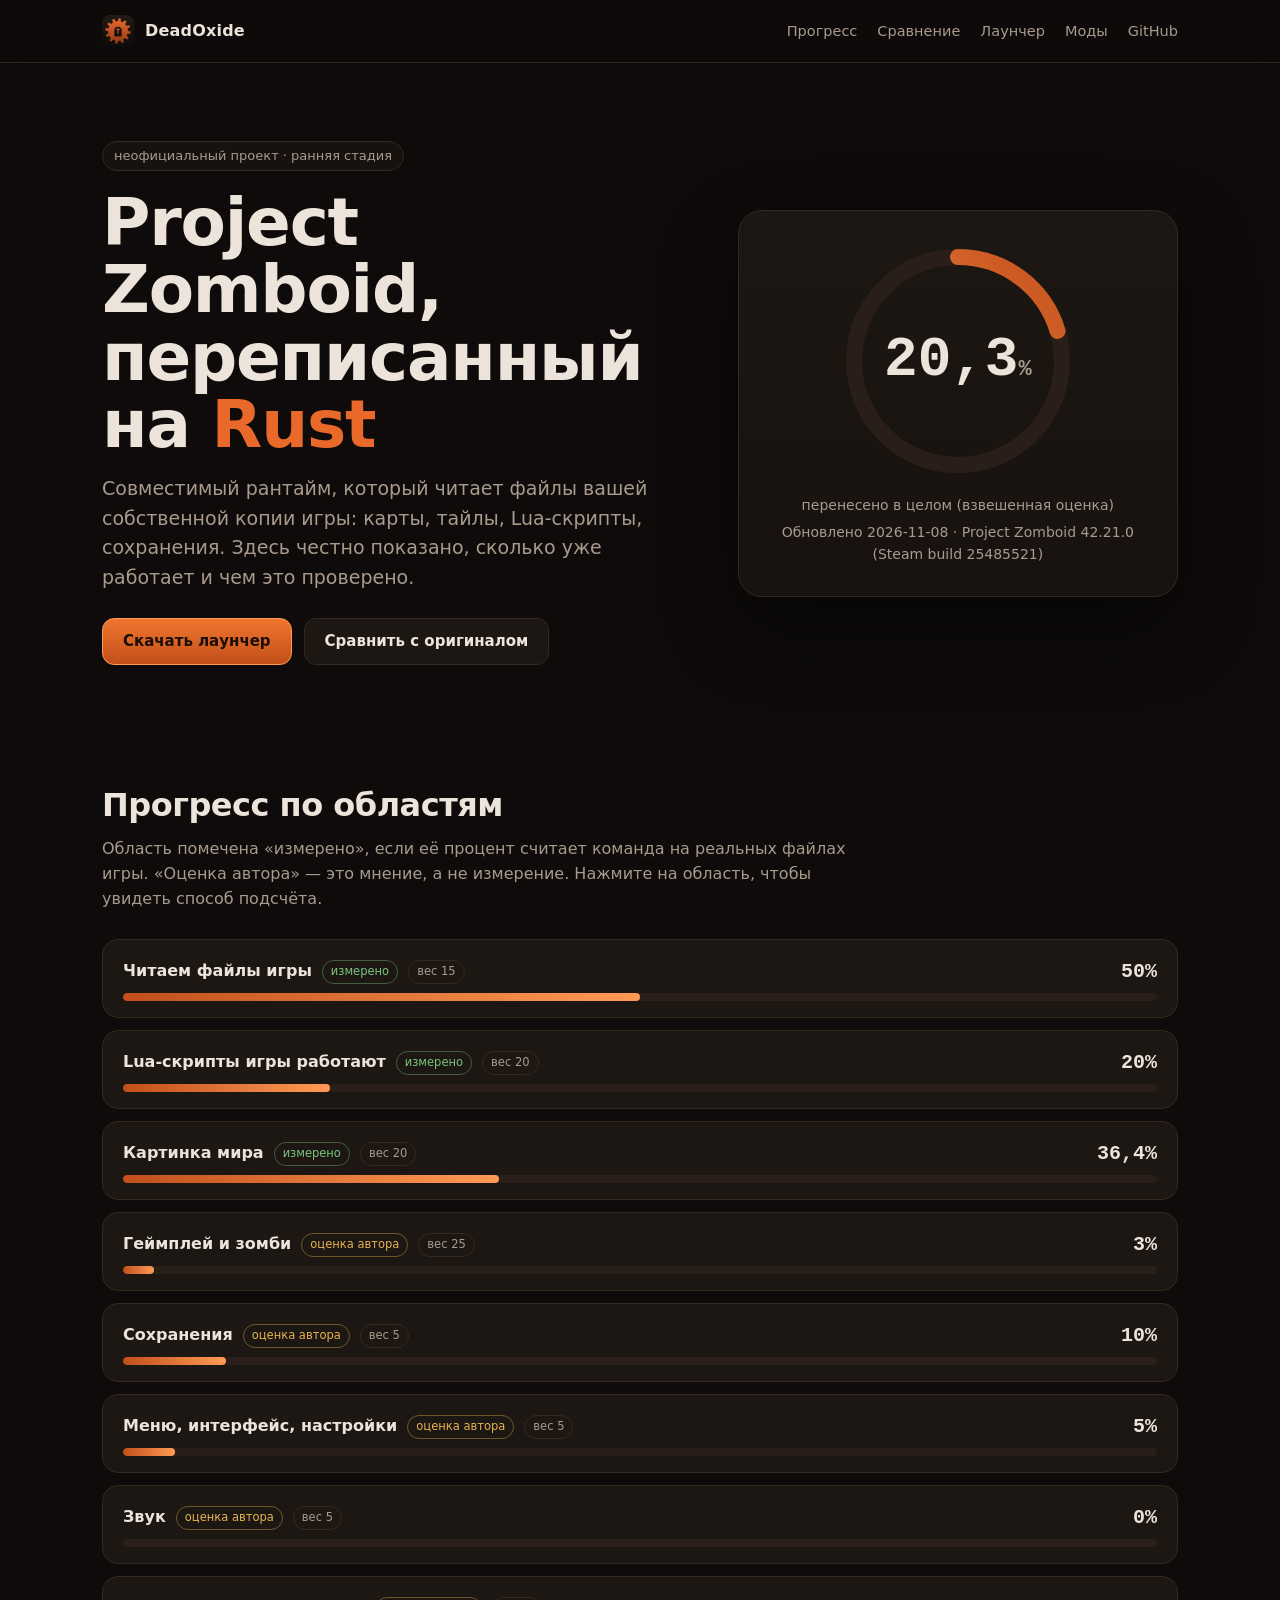
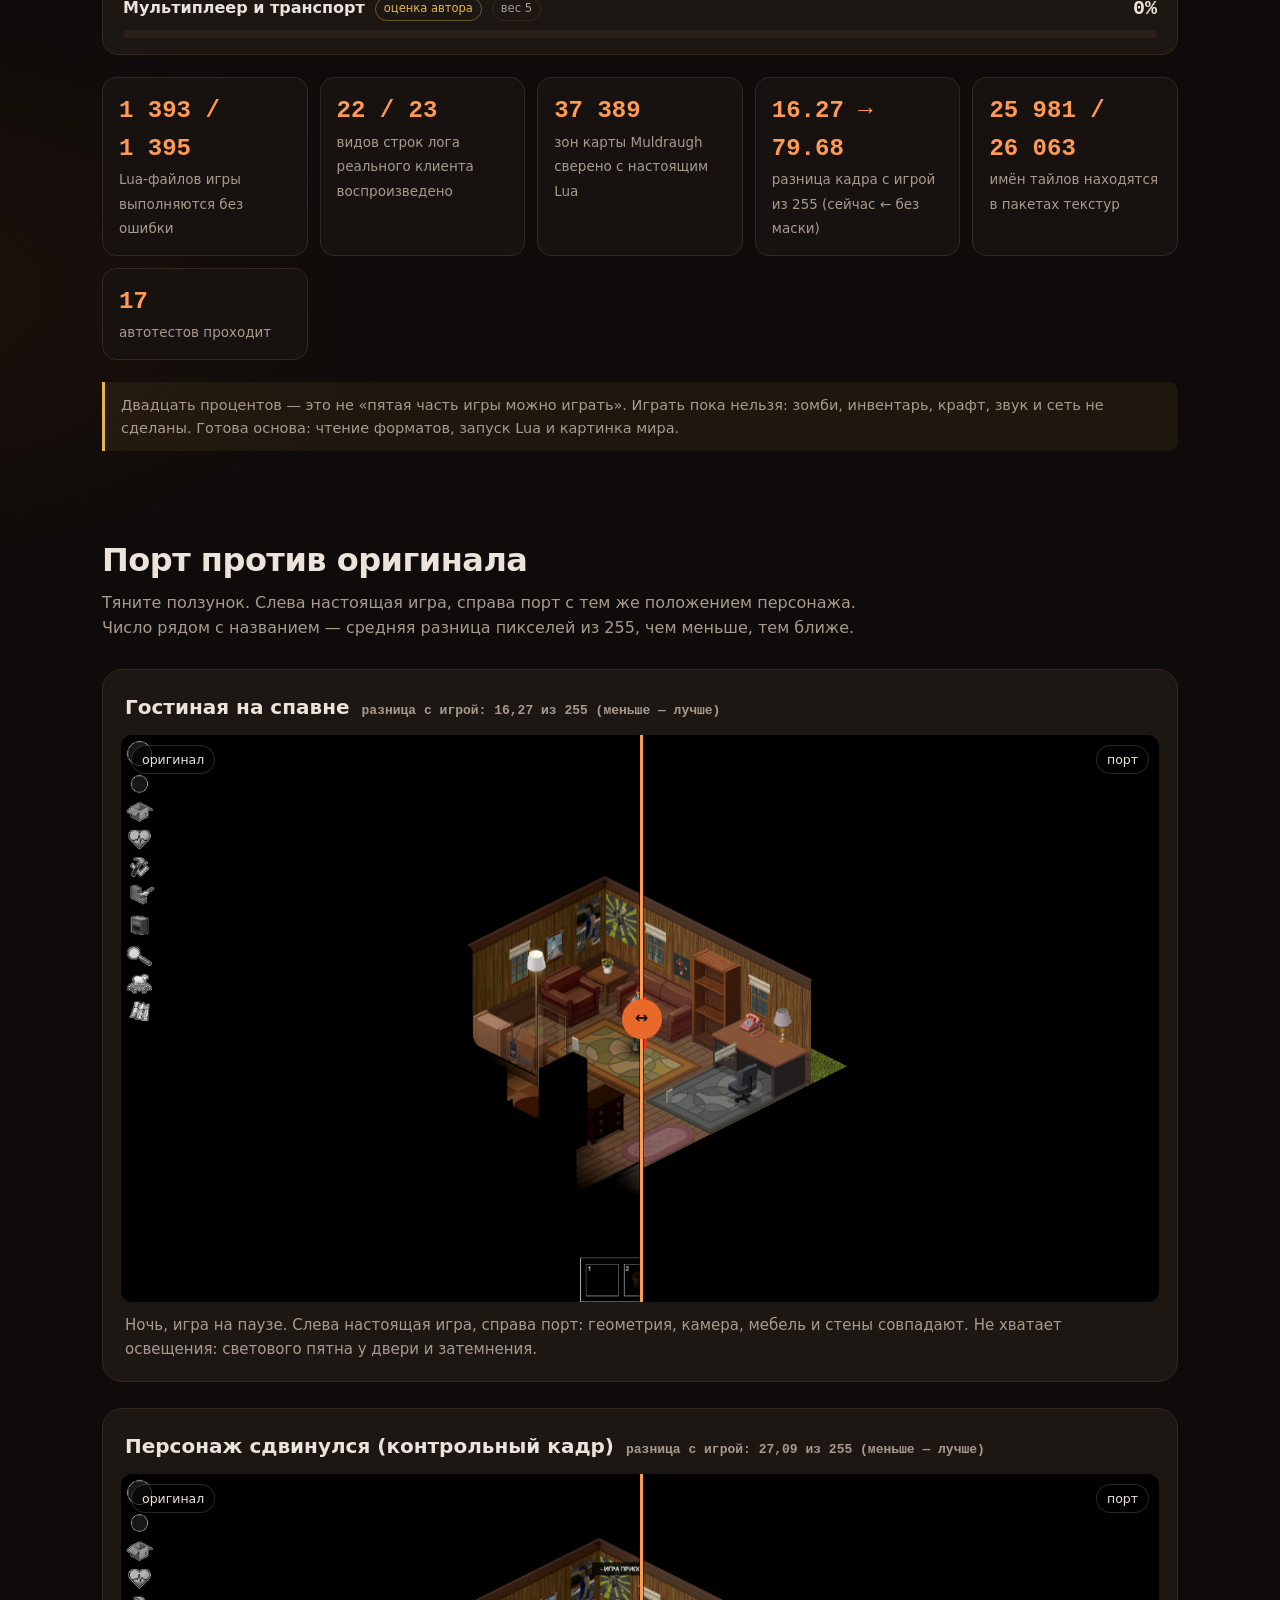
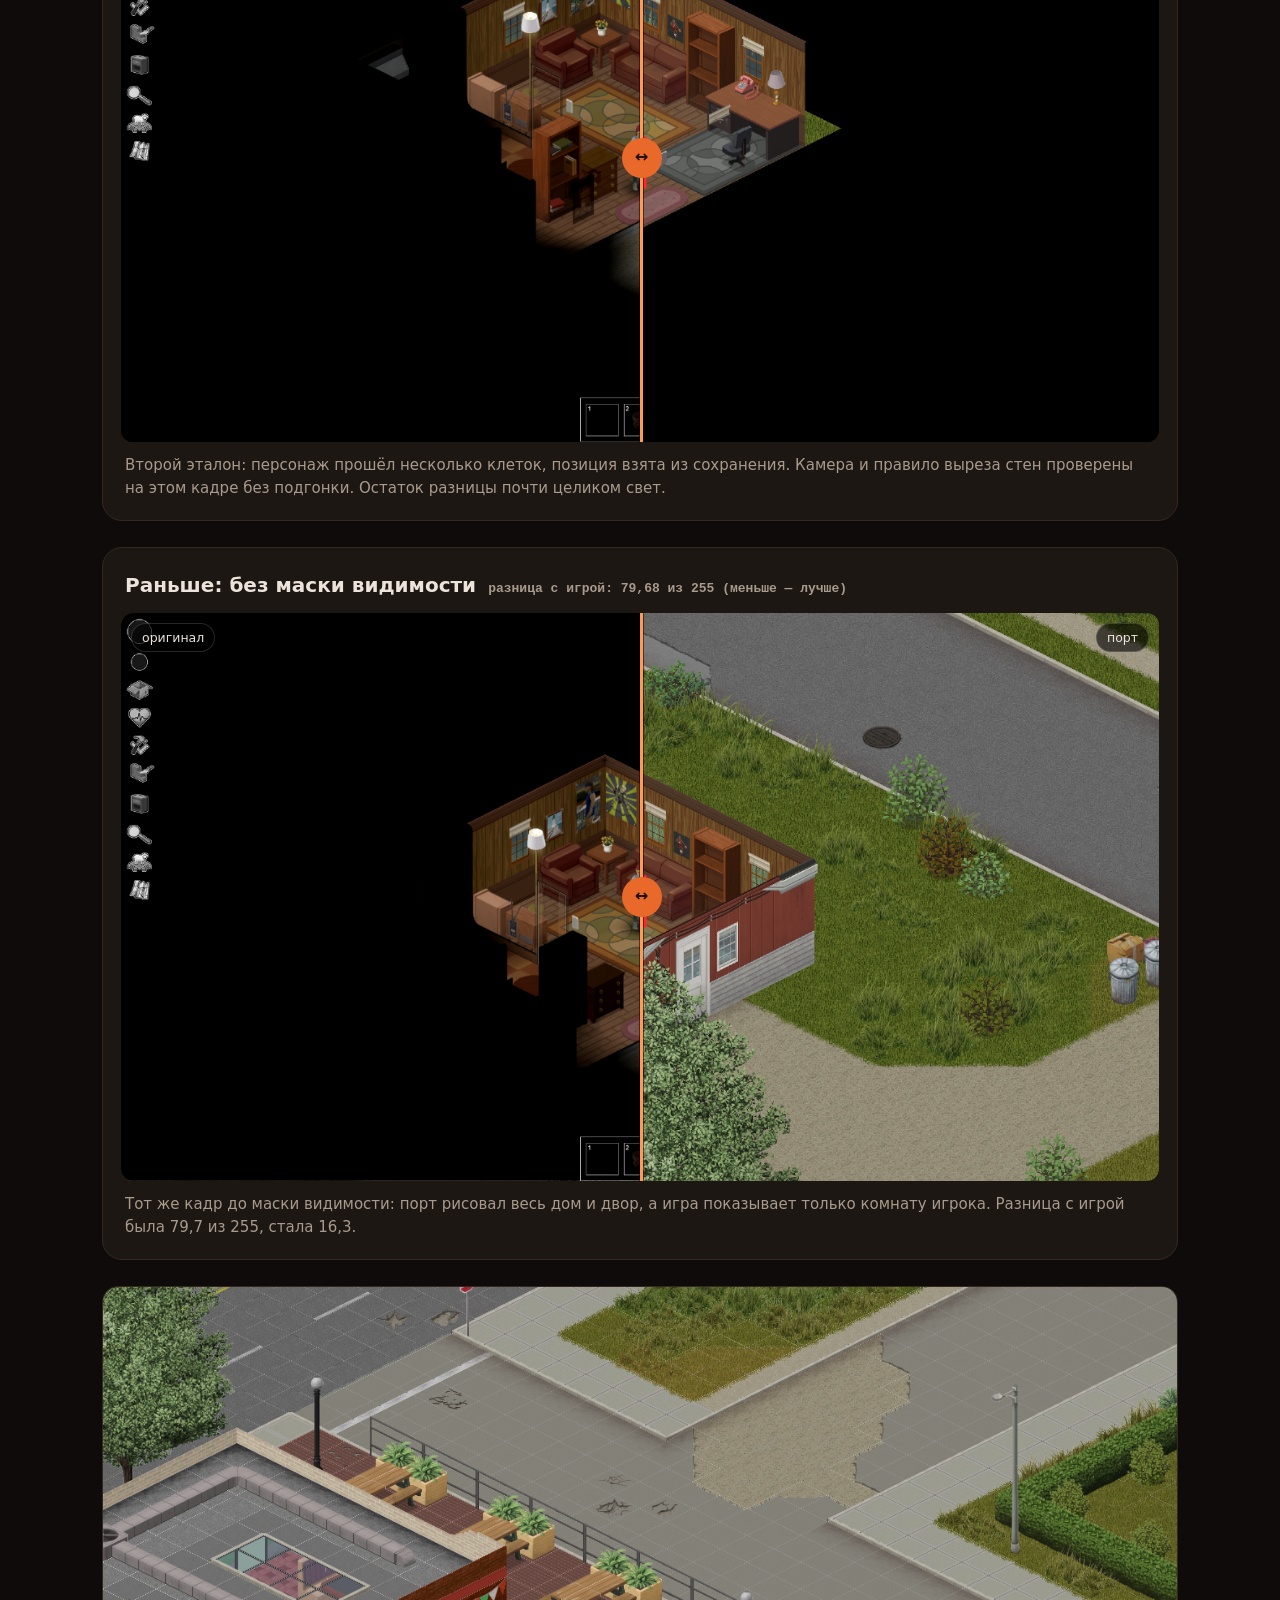
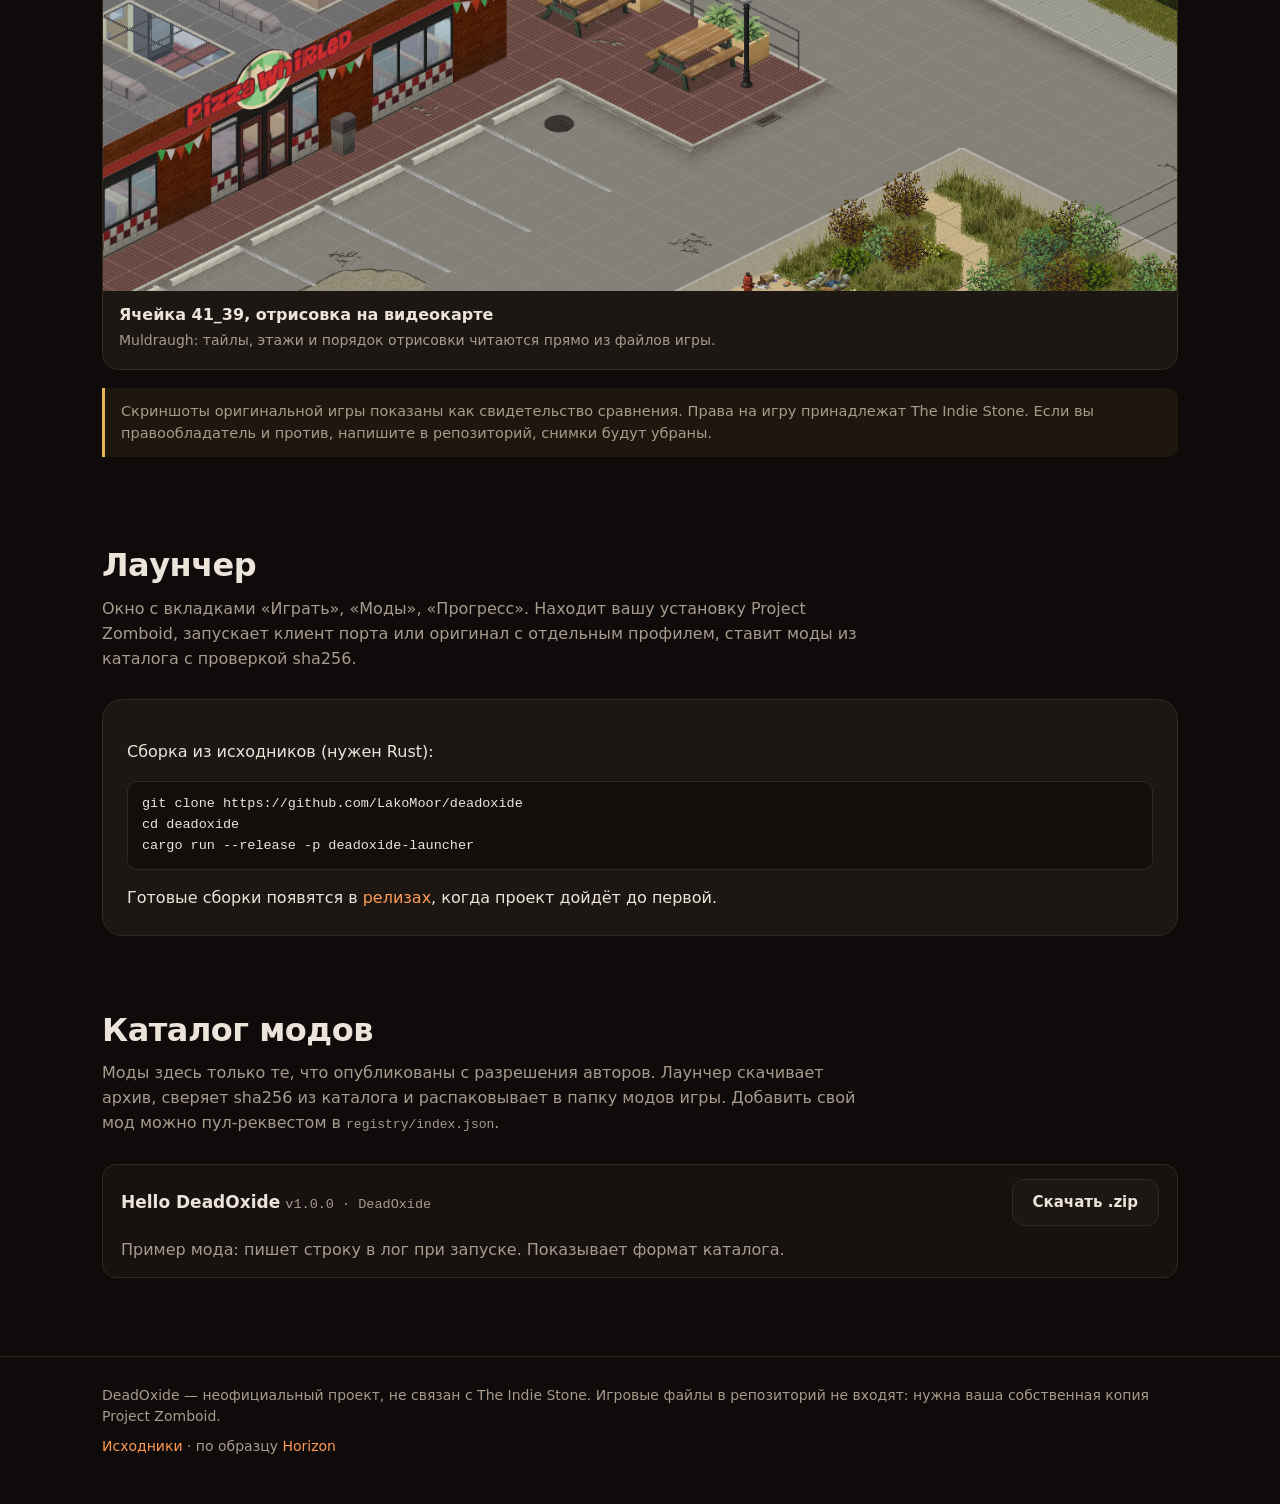
==== site/index.html @ 2c87b84f "DeadOxide: Project Zomboid compatible runtime in Rust, site and GPUI launcher Readers for the game's" ====
<!doctype html>
<html lang="ru">
<head>
<meta charset="utf-8">
<meta name="viewport" content="width=device-width, initial-scale=1">
<title>DeadOxide — Project Zomboid на Rust: сколько перенесено</title>
<meta name="description" content="DeadOxide — неофициальный совместимый рантайм Project Zomboid на Rust поверх вашей собственной копии игры. Честный прогресс, сравнение с оригиналом, лаунчер и моды.">
<link rel="icon" href="assets/favicon.svg" type="image/svg+xml">
<link rel="stylesheet" href="style.css">
</head>
<body>
<header class="nav"><div class="wrap">
  <a class="brand" href="#top"><img src="assets/icon-256.png" alt="">DeadOxide</a>
  <nav class="links"><a href="#progress">Прогресс</a><a href="#compare">Сравнение</a><a href="#launcher">Лаунчер</a><a href="#mods">Моды</a><a href="https://github.com/LakoMoor/deadoxide">GitHub</a></nav>
</div></header>

<main class="wrap" id="top">
  <div class="hero">
    <div>
      <span class="pill">неофициальный проект · ранняя стадия</span>
      <h1>Project Zomboid, переписанный на <em>Rust</em></h1>
      <p class="lead">Совместимый рантайм, который читает файлы вашей собственной копии игры: карты, тайлы, Lua-скрипты, сохранения. Здесь честно показано, сколько уже работает и чем это проверено.</p>
      <div class="cta"><a class="btn primary" href="#launcher">Скачать лаунчер</a><a class="btn" href="#compare">Сравнить с оригиналом</a></div>
    </div>
    <div class="ring-card">
      <div class="ring">
        <svg viewBox="0 0 240 240"><defs><linearGradient id="g" x1="0" y1="0" x2="1" y2="1"><stop offset="0" stop-color="#ff9a55"/><stop offset="1" stop-color="#c24f1a"/></linearGradient></defs>
          <circle class="bgc" cx="120" cy="120" r="104" fill="none" stroke-width="16"/>
          <circle id="ring-fg" class="fg" cx="120" cy="120" r="104" fill="none" stroke-width="16"/></svg>
        <div class="num"><span><span id="overall">0</span><small>%</small></span></div>
      </div>
      <div class="cap">перенесено в целом (взвешенная оценка)</div>
      <div class="cap" id="updated" style="margin-top:6px"></div>
    </div>
  </div>

  <section id="progress">
    <h2>Прогресс по областям</h2>
    <p class="sub">Область помечена «измерено», если её процент считает команда на реальных файлах игры. «Оценка автора» — это мнение, а не измерение. Нажмите на область, чтобы увидеть способ подсчёта.</p>
    <div class="areas" id="areas"></div>
    <div class="stats" id="stats"></div>
    <p class="note" style="margin-top:22px">Двадцать процентов — это не «пятая часть игры можно играть». Играть пока нельзя: зомби, инвентарь, крафт, звук и сеть не сделаны. Готова основа: чтение форматов, запуск Lua и картинка мира.</p>
  </section>

  <section id="compare">
    <h2>Порт против оригинала</h2>
    <p class="sub">Тяните ползунок. Слева настоящая игра, справа порт с тем же положением персонажа. Число рядом с названием — средняя разница пикселей из 255, чем меньше, тем ближе.</p>
    <div id="compare-list"></div>
    <div class="grid2" id="portonly"></div>
    <p class="note" style="margin-top:18px">Скриншоты оригинальной игры показаны как свидетельство сравнения. Права на игру принадлежат The Indie Stone. Если вы правообладатель и против, напишите в репозиторий, снимки будут убраны.</p>
  </section>

  <section id="launcher">
    <h2>Лаунчер</h2>
    <p class="sub">Окно с вкладками «Играть», «Моды», «Прогресс». Находит вашу установку Project Zomboid, запускает клиент порта или оригинал с отдельным профилем, ставит моды из каталога с проверкой sha256.</p>
    <div class="panel">
      <p>Сборка из исходников (нужен Rust):</p>
      <pre>git clone https://github.com/LakoMoor/deadoxide
cd deadoxide
cargo run --release -p deadoxide-launcher</pre>
      <p style="margin-bottom:0">Готовые сборки появятся в <a href="https://github.com/LakoMoor/deadoxide/releases">релизах</a>, когда проект дойдёт до первой.</p>
    </div>
  </section>

  <section id="mods">
    <h2>Каталог модов</h2>
    <p class="sub">Моды здесь только те, что опубликованы с разрешения авторов. Лаунчер скачивает архив, сверяет sha256 из каталога и распаковывает в папку модов игры. Добавить свой мод можно пул-реквестом в <code>registry/index.json</code>.</p>
    <div class="mods" id="mods-list"></div>
  </section>
</main>

<footer><div class="wrap">
  <div>DeadOxide — неофициальный проект, не связан с The Indie Stone. Игровые файлы в репозиторий не входят: нужна ваша собственная копия Project Zomboid.</div>
  <div><a href="https://github.com/LakoMoor/deadoxide">Исходники</a> · по образцу <a href="https://github.com/horizon-rust/horizon">Horizon</a></div>
</div></footer>
<script src="app.js"></script>
</body>
</html>
---- site/style.css ----
:root {
  --bg: #0e0b0a;
  --bg2: #17120f;
  --card: #1d1713;
  --line: #34281f;
  --text: #ece3da;
  --muted: #a89a8c;
  --rust: #e8692a;
  --rust2: #ff9a55;
  --ok: #7bc47f;
  --warn: #e6b450;
  --radius: 16px;
  --mono: ui-monospace, "Cascadia Code", "JetBrains Mono", Consolas, monospace;
  --sans: "Segoe UI Variable", "Segoe UI", system-ui, -apple-system, "Helvetica Neue", Arial, sans-serif;
}
* { box-sizing: border-box; }
html { scroll-behavior: smooth; }
body {
  margin: 0; background: var(--bg); color: var(--text); font-family: var(--sans); line-height: 1.55;
  background-image: radial-gradient(1200px 500px at 80% -10%, rgba(232,105,42,.16), transparent 60%), radial-gradient(900px 500px at -10% 30%, rgba(232,105,42,.07), transparent 60%);
}
a { color: var(--rust2); text-decoration: none; } a:hover { text-decoration: underline; }
.wrap { max-width: 1120px; margin: 0 auto; padding: 0 22px; }
header.nav { position: sticky; top: 0; z-index: 20; backdrop-filter: blur(10px); background: rgba(14,11,10,.72); border-bottom: 1px solid var(--line); }
header.nav .wrap { display: flex; align-items: center; gap: 22px; height: 62px; }
.brand { display: flex; align-items: center; gap: 11px; font-weight: 700; letter-spacing: .2px; color: var(--text); }
.brand img { width: 32px; height: 32px; border-radius: 8px; }
.brand:hover { text-decoration: none; }
nav.links { margin-left: auto; display: flex; gap: 20px; font-size: 14.5px; }
nav.links a { color: var(--muted); } nav.links a:hover { color: var(--text); text-decoration: none; }
.btn { display: inline-flex; align-items: center; gap: 9px; padding: 11px 20px; border-radius: 12px; font-weight: 650; border: 1px solid var(--line); color: var(--text); background: var(--card); cursor: pointer; font-size: 15px; font-family: inherit; }
.btn:hover { border-color: var(--rust); text-decoration: none; }
.btn.primary { background: linear-gradient(180deg, #f0762f, #c24f1a); border-color: #ff9a55; color: #1a0e07; }
.btn.primary:hover { filter: brightness(1.08); }
.hero { padding: 78px 0 54px; display: grid; grid-template-columns: 1.15fr .85fr; gap: 40px; align-items: center; }
.hero h1 { font-size: clamp(38px, 6vw, 66px); line-height: 1.02; margin: 0 0 16px; letter-spacing: -1.2px; }
.hero h1 em { font-style: normal; color: var(--rust); }
.hero p.lead { font-size: 19px; color: var(--muted); max-width: 560px; margin: 0 0 26px; }
.cta { display: flex; gap: 12px; flex-wrap: wrap; }
.pill { display: inline-block; padding: 4px 11px; border: 1px solid var(--line); border-radius: 99px; color: var(--muted); font-size: 13px; margin-bottom: 18px; background: var(--bg2); }
.ring-card { background: linear-gradient(180deg, var(--card), var(--bg2)); border: 1px solid var(--line); border-radius: 24px; padding: 30px; text-align: center; box-shadow: 0 30px 80px rgba(0,0,0,.45); }
.ring { position: relative; width: 240px; height: 240px; margin: 0 auto 14px; }
.ring svg { width: 100%; height: 100%; transform: rotate(-90deg); }
.ring .bgc { stroke: #2a1f18; } .ring .fg { stroke: url(#g); stroke-linecap: round; transition: stroke-dashoffset 1.6s cubic-bezier(.2,.8,.2,1); }
.ring .num { position: absolute; inset: 0; display: grid; place-items: center; font-family: var(--mono); font-size: 56px; font-weight: 700; }
.ring .num small { font-size: 22px; color: var(--muted); }
.ring-card .cap { color: var(--muted); font-size: 14px; }
section { padding: 62px 0 8px; }
section h2 { font-size: 32px; margin: 0 0 6px; letter-spacing: -.5px; }
section .sub { color: var(--muted); margin: 0 0 28px; max-width: 760px; }
.areas { display: grid; gap: 12px; }
.area { background: var(--card); border: 1px solid var(--line); border-radius: var(--radius); padding: 16px 20px; }
.area summary { list-style: none; cursor: pointer; display: grid; grid-template-columns: 1fr 90px; gap: 6px 16px; align-items: center; }
.area summary::-webkit-details-marker { display: none; }
.area .t { font-weight: 650; display: flex; gap: 10px; align-items: center; flex-wrap: wrap; }
.tag { font-size: 11.5px; padding: 2px 8px; border-radius: 99px; border: 1px solid var(--line); color: var(--muted); font-weight: 500; }
.tag.m { color: var(--ok); border-color: rgba(123,196,127,.4); } .tag.e { color: var(--warn); border-color: rgba(230,180,80,.4); }
.area .p { text-align: right; font-family: var(--mono); font-size: 20px; font-weight: 700; }
.bar { grid-column: 1 / -1; height: 8px; border-radius: 99px; background: #2a1f18; overflow: hidden; }
.bar > i { display: block; height: 100%; width: 0; border-radius: 99px; background: linear-gradient(90deg, #c24f1a, #ff9a55); transition: width 1.4s cubic-bezier(.2,.8,.2,1); }
.area .more { margin-top: 14px; color: var(--muted); font-size: 14.5px; border-top: 1px dashed var(--line); padding-top: 12px; }
.area .more ul { margin: 8px 0 0; padding-left: 18px; } .area .more code { font-family: var(--mono); color: var(--text); }
.stats { display: grid; grid-template-columns: repeat(auto-fit, minmax(170px, 1fr)); gap: 12px; margin-top: 22px; }
.stat { background: var(--bg2); border: 1px solid var(--line); border-radius: 14px; padding: 14px 16px; }
.stat b { display: block; font-family: var(--mono); font-size: 24px; color: var(--rust2); }
.stat span { color: var(--muted); font-size: 13.5px; }
.cmp { background: var(--card); border: 1px solid var(--line); border-radius: 20px; padding: 18px; margin-bottom: 26px; }
.cmp h3 { margin: 4px 4px 12px; font-size: 20px; display: flex; gap: 12px; align-items: baseline; flex-wrap: wrap; }
.cmp h3 .d { font-family: var(--mono); font-size: 13px; color: var(--muted); }
.slider { position: relative; overflow: hidden; border-radius: 12px; aspect-ratio: 1280 / 700; user-select: none; touch-action: none; background: #000; cursor: ew-resize; }
.slider img { position: absolute; inset: 0; width: 100%; height: 100%; object-fit: cover; display: block; }
.slider .top { clip-path: inset(0 0 0 50%); }
.slider .handle { position: absolute; top: 0; bottom: 0; left: 50%; width: 3px; background: var(--rust2); box-shadow: 0 0 0 1px rgba(0,0,0,.5); }
.slider .handle::after { content: "↔"; position: absolute; top: 50%; left: 50%; transform: translate(-50%, -50%); width: 40px; height: 40px; border-radius: 50%; background: var(--rust); color: #1a0e07; display: grid; place-items: center; font-weight: 800; }
.slider .lab { position: absolute; top: 10px; padding: 4px 10px; font-size: 12.5px; border-radius: 99px; background: rgba(0,0,0,.6); border: 1px solid rgba(255,255,255,.15); }
.slider .lab.l { left: 10px; } .slider .lab.r { right: 10px; }
.cmp p { color: var(--muted); margin: 12px 4px 2px; font-size: 15px; }
.grid2 { display: grid; grid-template-columns: repeat(auto-fit, minmax(300px, 1fr)); gap: 18px; }
.shot { background: var(--card); border: 1px solid var(--line); border-radius: 16px; overflow: hidden; }
.shot img { width: 100%; display: block; } .shot div { padding: 12px 16px 16px; } .shot b { display: block; } .shot span { color: var(--muted); font-size: 14px; }
.panel { background: var(--card); border: 1px solid var(--line); border-radius: 20px; padding: 24px; }
.mods { display: grid; gap: 12px; margin-top: 18px; }
.mod { display: grid; grid-template-columns: 1fr auto; gap: 8px 18px; align-items: center; background: var(--bg2); border: 1px solid var(--line); border-radius: 14px; padding: 14px 18px; }
.mod b { font-size: 17px; } .mod .meta { color: var(--muted); font-size: 13.5px; font-family: var(--mono); } .mod p { margin: 4px 0 0; color: var(--muted); grid-column: 1 / -1; }
pre, code.k { font-family: var(--mono); background: #120e0b; border: 1px solid var(--line); border-radius: 10px; padding: 12px 14px; overflow-x: auto; display: block; font-size: 13.5px; }
.note { border-left: 3px solid var(--warn); background: rgba(230,180,80,.07); padding: 12px 16px; border-radius: 0 10px 10px 0; color: var(--muted); font-size: 14.5px; }
footer { margin-top: 70px; border-top: 1px solid var(--line); padding: 28px 0 46px; color: var(--muted); font-size: 14px; }
footer .wrap { display: grid; gap: 8px; }
@media (max-width: 860px) { .hero { grid-template-columns: 1fr; padding-top: 44px; } nav.links { display: none; } }
@media (prefers-reduced-motion: reduce) { * { transition: none !important; } html { scroll-behavior: auto; } }
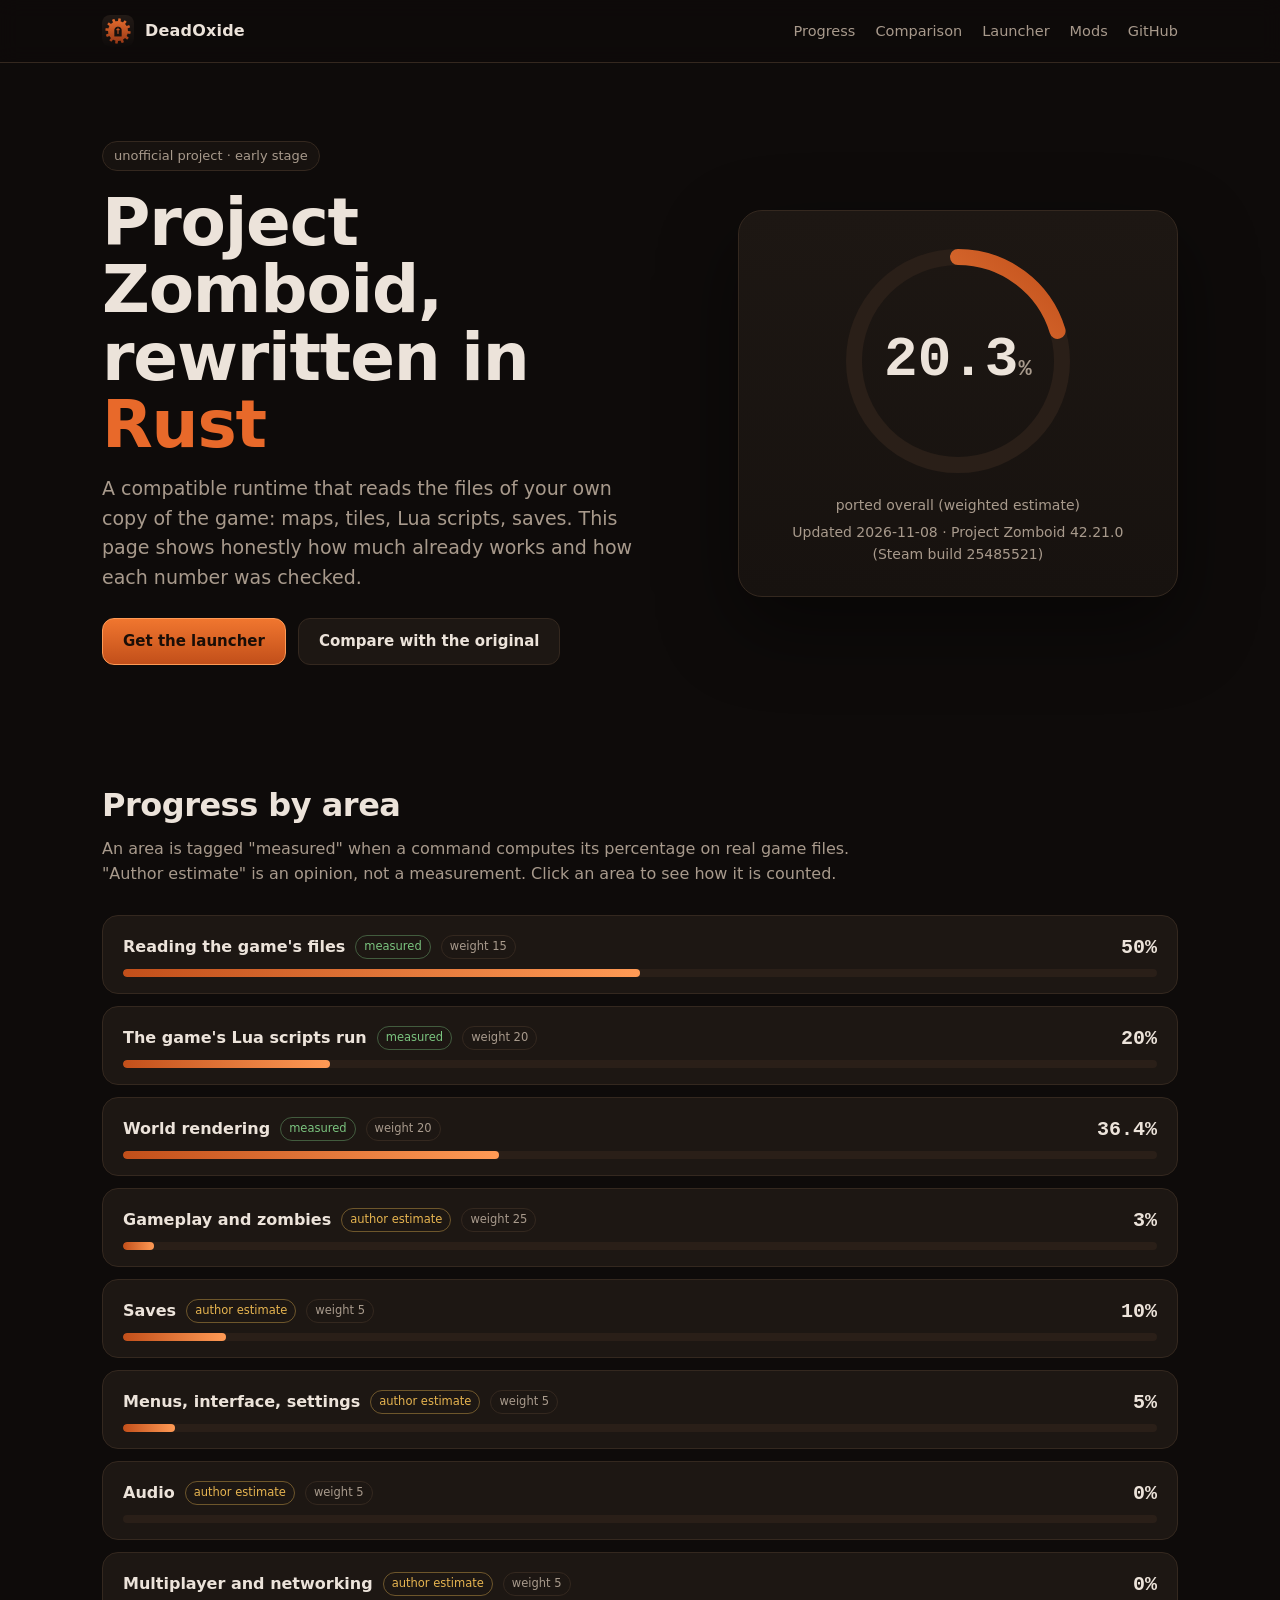
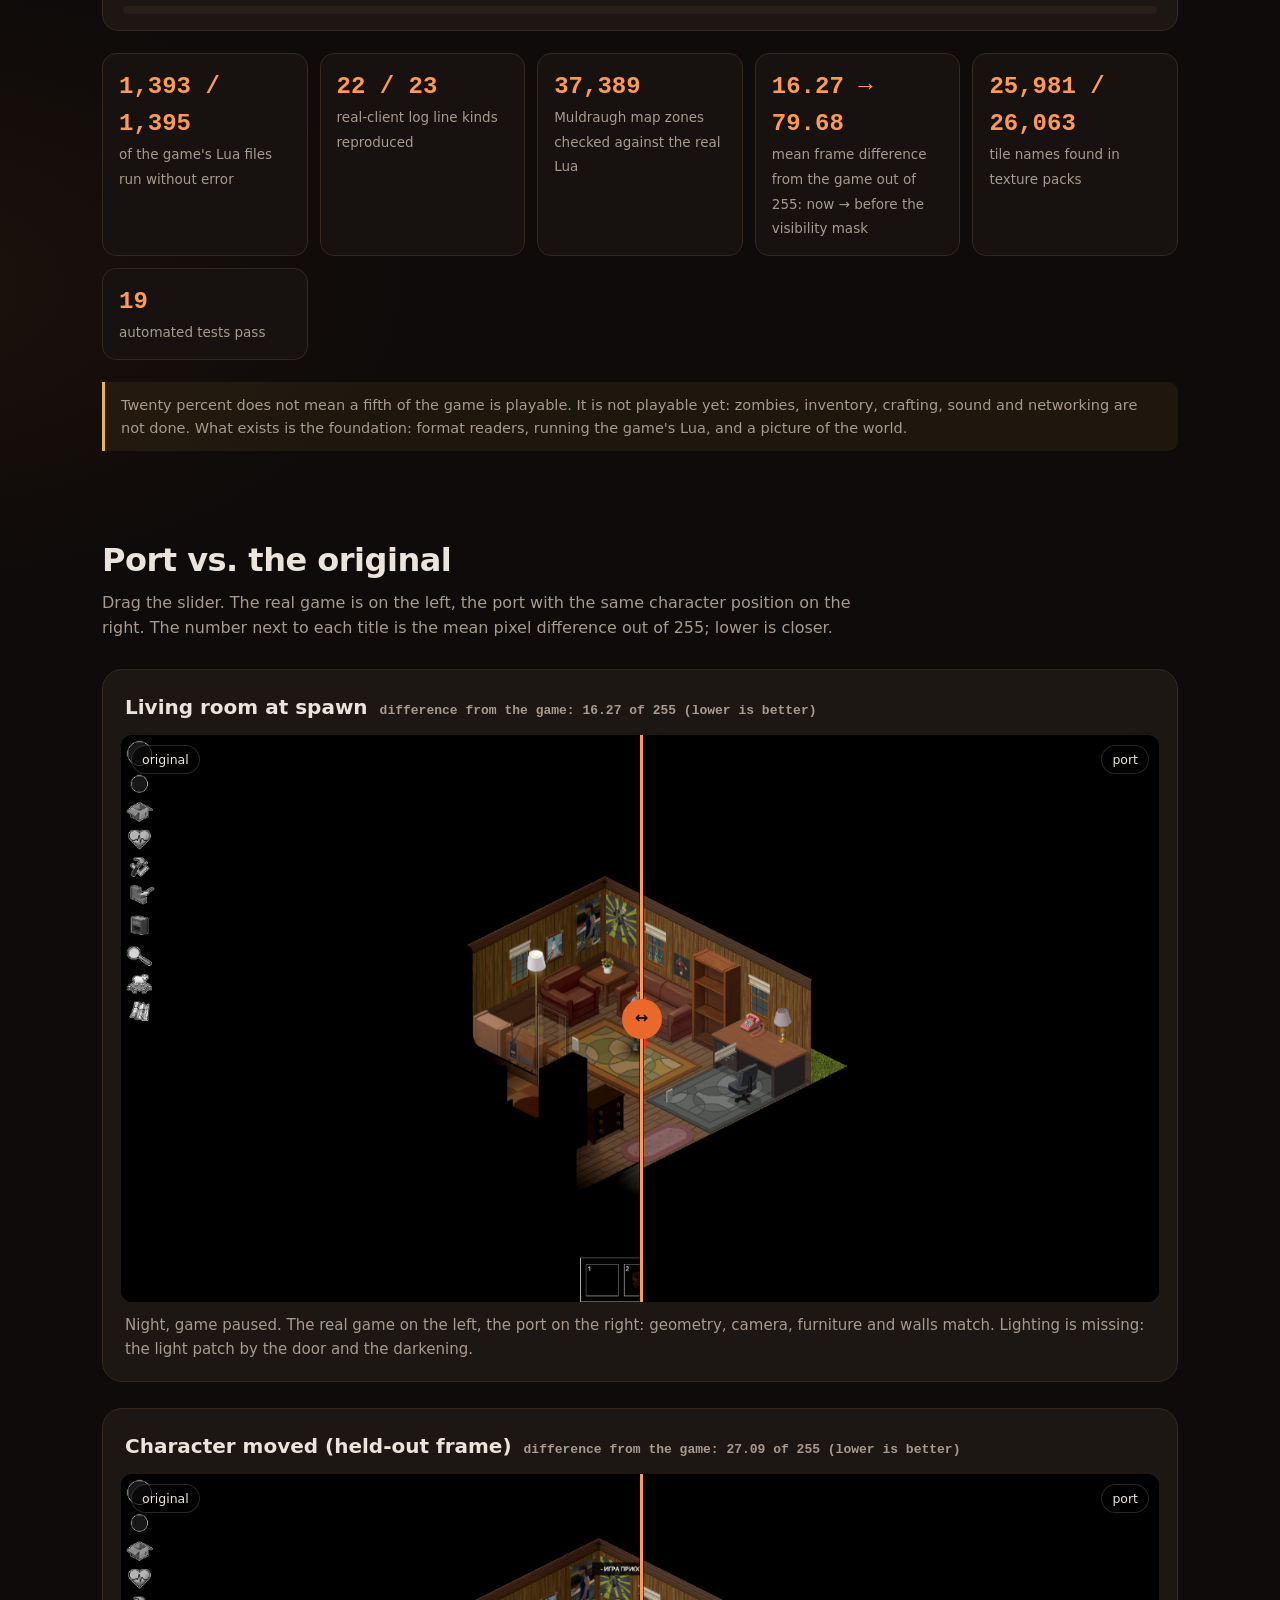
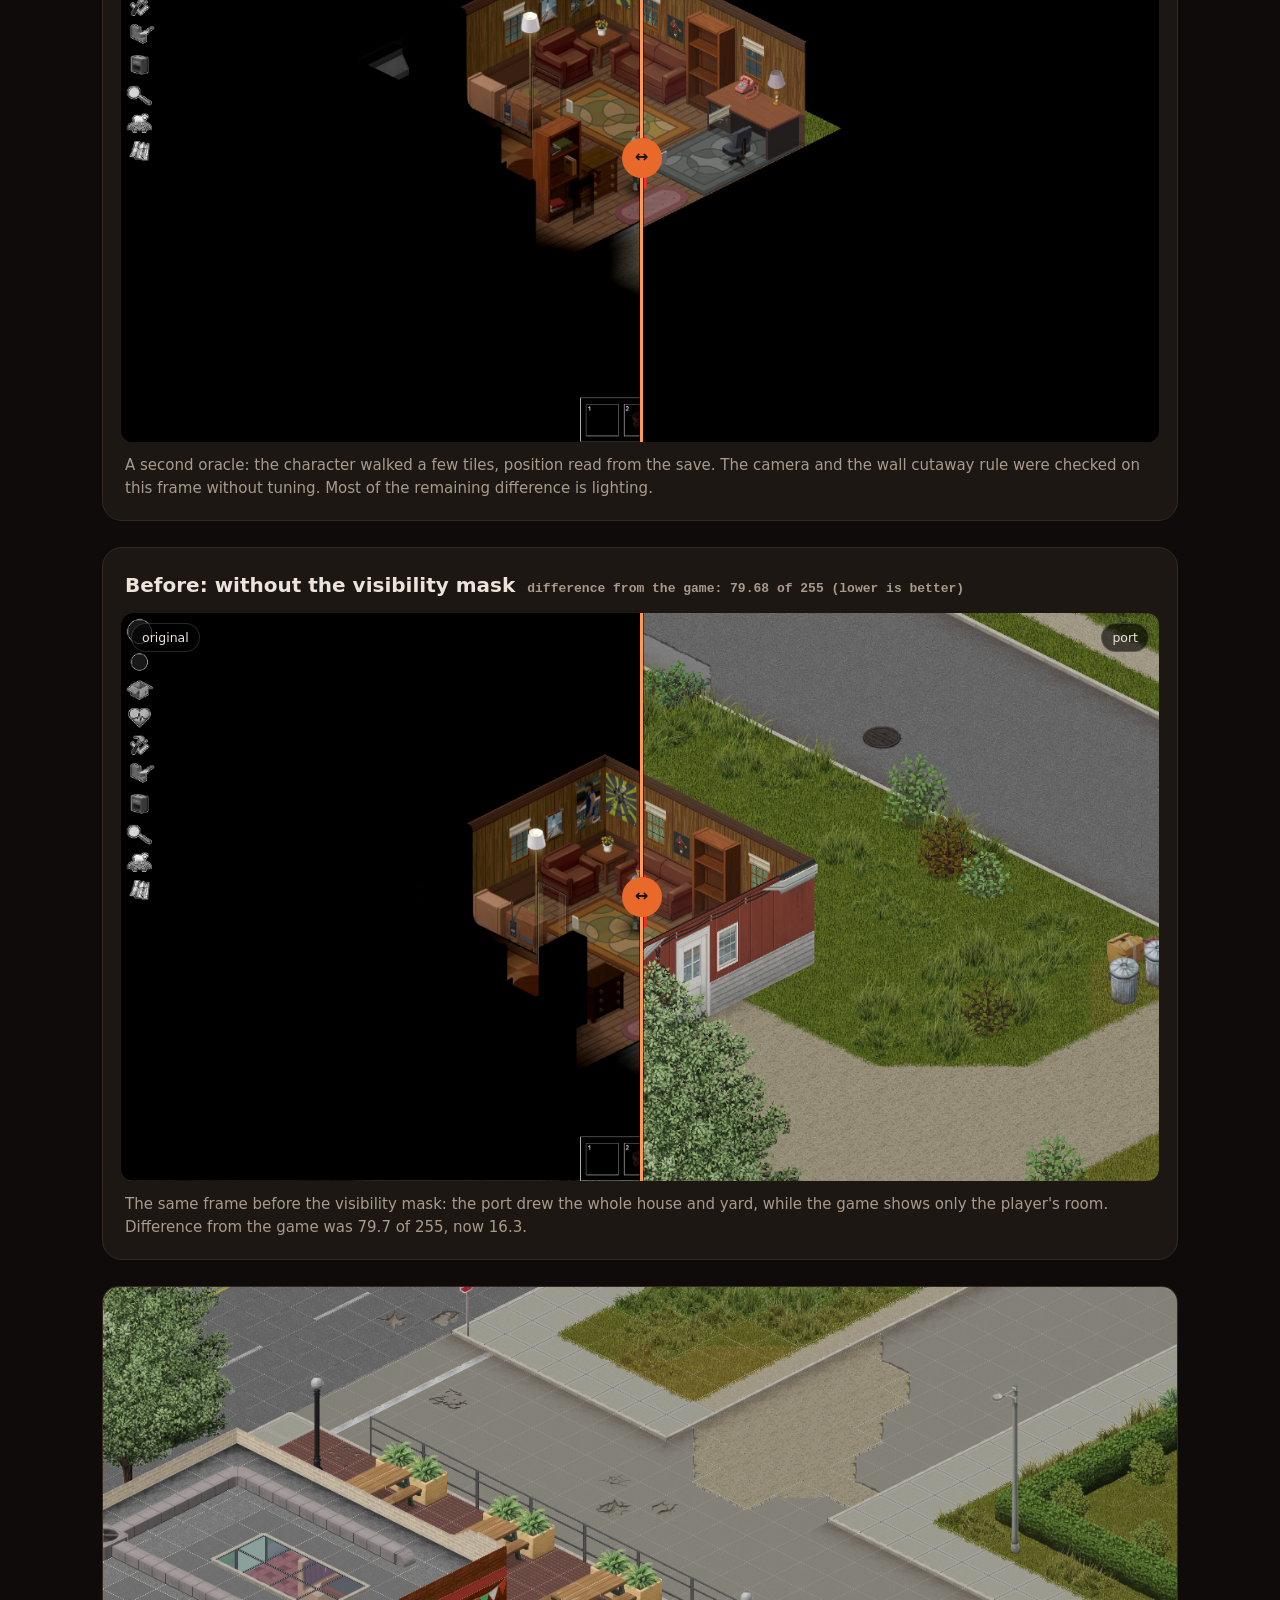
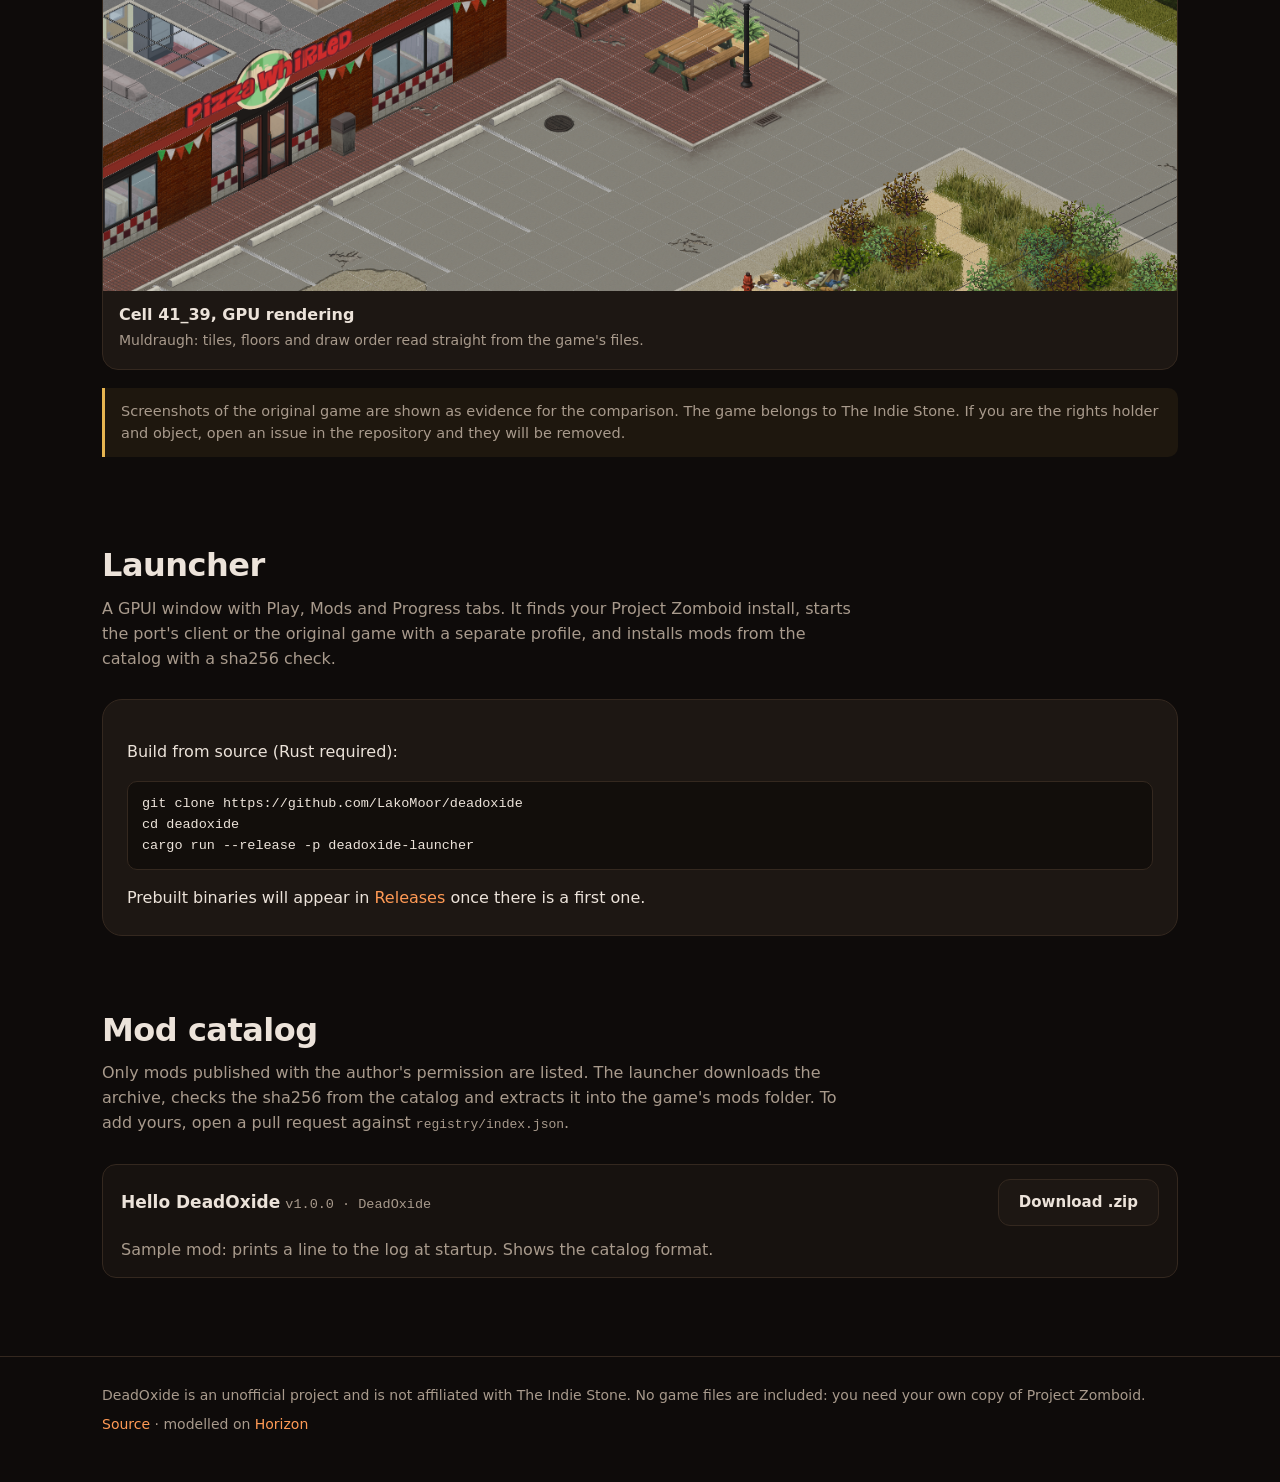
==== commit 83fd4235: "Switch the public side to English; split launcher into lib + UI The site, README, launcher UI and ge" ====
--- a/site/index.html
+++ b/site/index.html
@@ -1,26 +1,26 @@
 <!doctype html>
-<html lang="ru">
+<html lang="en">
 <head>
 <meta charset="utf-8">
 <meta name="viewport" content="width=device-width, initial-scale=1">
-<title>DeadOxide — Project Zomboid на Rust: сколько перенесено</title>
-<meta name="description" content="DeadOxide — неофициальный совместимый рантайм Project Zomboid на Rust поверх вашей собственной копии игры. Честный прогресс, сравнение с оригиналом, лаунчер и моды.">
+<title>DeadOxide: Project Zomboid in Rust, and how much is done</title>
+<meta name="description" content="DeadOxide is an unofficial compatible runtime for Project Zomboid in Rust, built over your own copy of the game. Honest progress, comparisons with the original, a launcher and mods.">
 <link rel="icon" href="assets/favicon.svg" type="image/svg+xml">
 <link rel="stylesheet" href="style.css">
 </head>
 <body>
 <header class="nav"><div class="wrap">
   <a class="brand" href="#top"><img src="assets/icon-256.png" alt="">DeadOxide</a>
-  <nav class="links"><a href="#progress">Прогресс</a><a href="#compare">Сравнение</a><a href="#launcher">Лаунчер</a><a href="#mods">Моды</a><a href="https://github.com/LakoMoor/deadoxide">GitHub</a></nav>
+  <nav class="links"><a href="#progress">Progress</a><a href="#compare">Comparison</a><a href="#launcher">Launcher</a><a href="#mods">Mods</a><a href="https://github.com/LakoMoor/deadoxide">GitHub</a></nav>
 </div></header>
 
 <main class="wrap" id="top">
   <div class="hero">
     <div>
-      <span class="pill">неофициальный проект · ранняя стадия</span>
-      <h1>Project Zomboid, переписанный на <em>Rust</em></h1>
-      <p class="lead">Совместимый рантайм, который читает файлы вашей собственной копии игры: карты, тайлы, Lua-скрипты, сохранения. Здесь честно показано, сколько уже работает и чем это проверено.</p>
-      <div class="cta"><a class="btn primary" href="#launcher">Скачать лаунчер</a><a class="btn" href="#compare">Сравнить с оригиналом</a></div>
+      <span class="pill">unofficial project · early stage</span>
+      <h1>Project Zomboid, rewritten in <em>Rust</em></h1>
+      <p class="lead">A compatible runtime that reads the files of your own copy of the game: maps, tiles, Lua scripts, saves. This page shows honestly how much already works and how each number was checked.</p>
+      <div class="cta"><a class="btn primary" href="#launcher">Get the launcher</a><a class="btn" href="#compare">Compare with the original</a></div>
     </div>
     <div class="ring-card">
       <div class="ring">
@@ -29,49 +29,49 @@
           <circle id="ring-fg" class="fg" cx="120" cy="120" r="104" fill="none" stroke-width="16"/></svg>
         <div class="num"><span><span id="overall">0</span><small>%</small></span></div>
       </div>
-      <div class="cap">перенесено в целом (взвешенная оценка)</div>
+      <div class="cap">ported overall (weighted estimate)</div>
       <div class="cap" id="updated" style="margin-top:6px"></div>
     </div>
   </div>
 
   <section id="progress">
-    <h2>Прогресс по областям</h2>
-    <p class="sub">Область помечена «измерено», если её процент считает команда на реальных файлах игры. «Оценка автора» — это мнение, а не измерение. Нажмите на область, чтобы увидеть способ подсчёта.</p>
+    <h2>Progress by area</h2>
+    <p class="sub">An area is tagged "measured" when a command computes its percentage on real game files. "Author estimate" is an opinion, not a measurement. Click an area to see how it is counted.</p>
     <div class="areas" id="areas"></div>
     <div class="stats" id="stats"></div>
-    <p class="note" style="margin-top:22px">Двадцать процентов — это не «пятая часть игры можно играть». Играть пока нельзя: зомби, инвентарь, крафт, звук и сеть не сделаны. Готова основа: чтение форматов, запуск Lua и картинка мира.</p>
+    <p class="note" style="margin-top:22px">Twenty percent does not mean a fifth of the game is playable. It is not playable yet: zombies, inventory, crafting, sound and networking are not done. What exists is the foundation: format readers, running the game's Lua, and a picture of the world.</p>
   </section>
 
   <section id="compare">
-    <h2>Порт против оригинала</h2>
-    <p class="sub">Тяните ползунок. Слева настоящая игра, справа порт с тем же положением персонажа. Число рядом с названием — средняя разница пикселей из 255, чем меньше, тем ближе.</p>
+    <h2>Port vs. the original</h2>
+    <p class="sub">Drag the slider. The real game is on the left, the port with the same character position on the right. The number next to each title is the mean pixel difference out of 255; lower is closer.</p>
     <div id="compare-list"></div>
     <div class="grid2" id="portonly"></div>
-    <p class="note" style="margin-top:18px">Скриншоты оригинальной игры показаны как свидетельство сравнения. Права на игру принадлежат The Indie Stone. Если вы правообладатель и против, напишите в репозиторий, снимки будут убраны.</p>
+    <p class="note" style="margin-top:18px">Screenshots of the original game are shown as evidence for the comparison. The game belongs to The Indie Stone. If you are the rights holder and object, open an issue in the repository and they will be removed.</p>
   </section>
 
   <section id="launcher">
-    <h2>Лаунчер</h2>
-    <p class="sub">Окно с вкладками «Играть», «Моды», «Прогресс». Находит вашу установку Project Zomboid, запускает клиент порта или оригинал с отдельным профилем, ставит моды из каталога с проверкой sha256.</p>
+    <h2>Launcher</h2>
+    <p class="sub">A GPUI window with Play, Mods and Progress tabs. It finds your Project Zomboid install, starts the port's client or the original game with a separate profile, and installs mods from the catalog with a sha256 check.</p>
     <div class="panel">
-      <p>Сборка из исходников (нужен Rust):</p>
+      <p>Build from source (Rust required):</p>
       <pre>git clone https://github.com/LakoMoor/deadoxide
 cd deadoxide
 cargo run --release -p deadoxide-launcher</pre>
-      <p style="margin-bottom:0">Готовые сборки появятся в <a href="https://github.com/LakoMoor/deadoxide/releases">релизах</a>, когда проект дойдёт до первой.</p>
+      <p style="margin-bottom:0">Prebuilt binaries will appear in <a href="https://github.com/LakoMoor/deadoxide/releases">Releases</a> once there is a first one.</p>
     </div>
   </section>
 
   <section id="mods">
-    <h2>Каталог модов</h2>
-    <p class="sub">Моды здесь только те, что опубликованы с разрешения авторов. Лаунчер скачивает архив, сверяет sha256 из каталога и распаковывает в папку модов игры. Добавить свой мод можно пул-реквестом в <code>registry/index.json</code>.</p>
+    <h2>Mod catalog</h2>
+    <p class="sub">Only mods published with the author's permission are listed. The launcher downloads the archive, checks the sha256 from the catalog and extracts it into the game's mods folder. To add yours, open a pull request against <code>registry/index.json</code>.</p>
     <div class="mods" id="mods-list"></div>
   </section>
 </main>
 
 <footer><div class="wrap">
-  <div>DeadOxide — неофициальный проект, не связан с The Indie Stone. Игровые файлы в репозиторий не входят: нужна ваша собственная копия Project Zomboid.</div>
-  <div><a href="https://github.com/LakoMoor/deadoxide">Исходники</a> · по образцу <a href="https://github.com/horizon-rust/horizon">Horizon</a></div>
+  <div>DeadOxide is an unofficial project and is not affiliated with The Indie Stone. No game files are included: you need your own copy of Project Zomboid.</div>
+  <div><a href="https://github.com/LakoMoor/deadoxide">Source</a> · modelled on <a href="https://github.com/horizon-rust/horizon">Horizon</a></div>
 </div></footer>
 <script src="app.js"></script>
 </body>
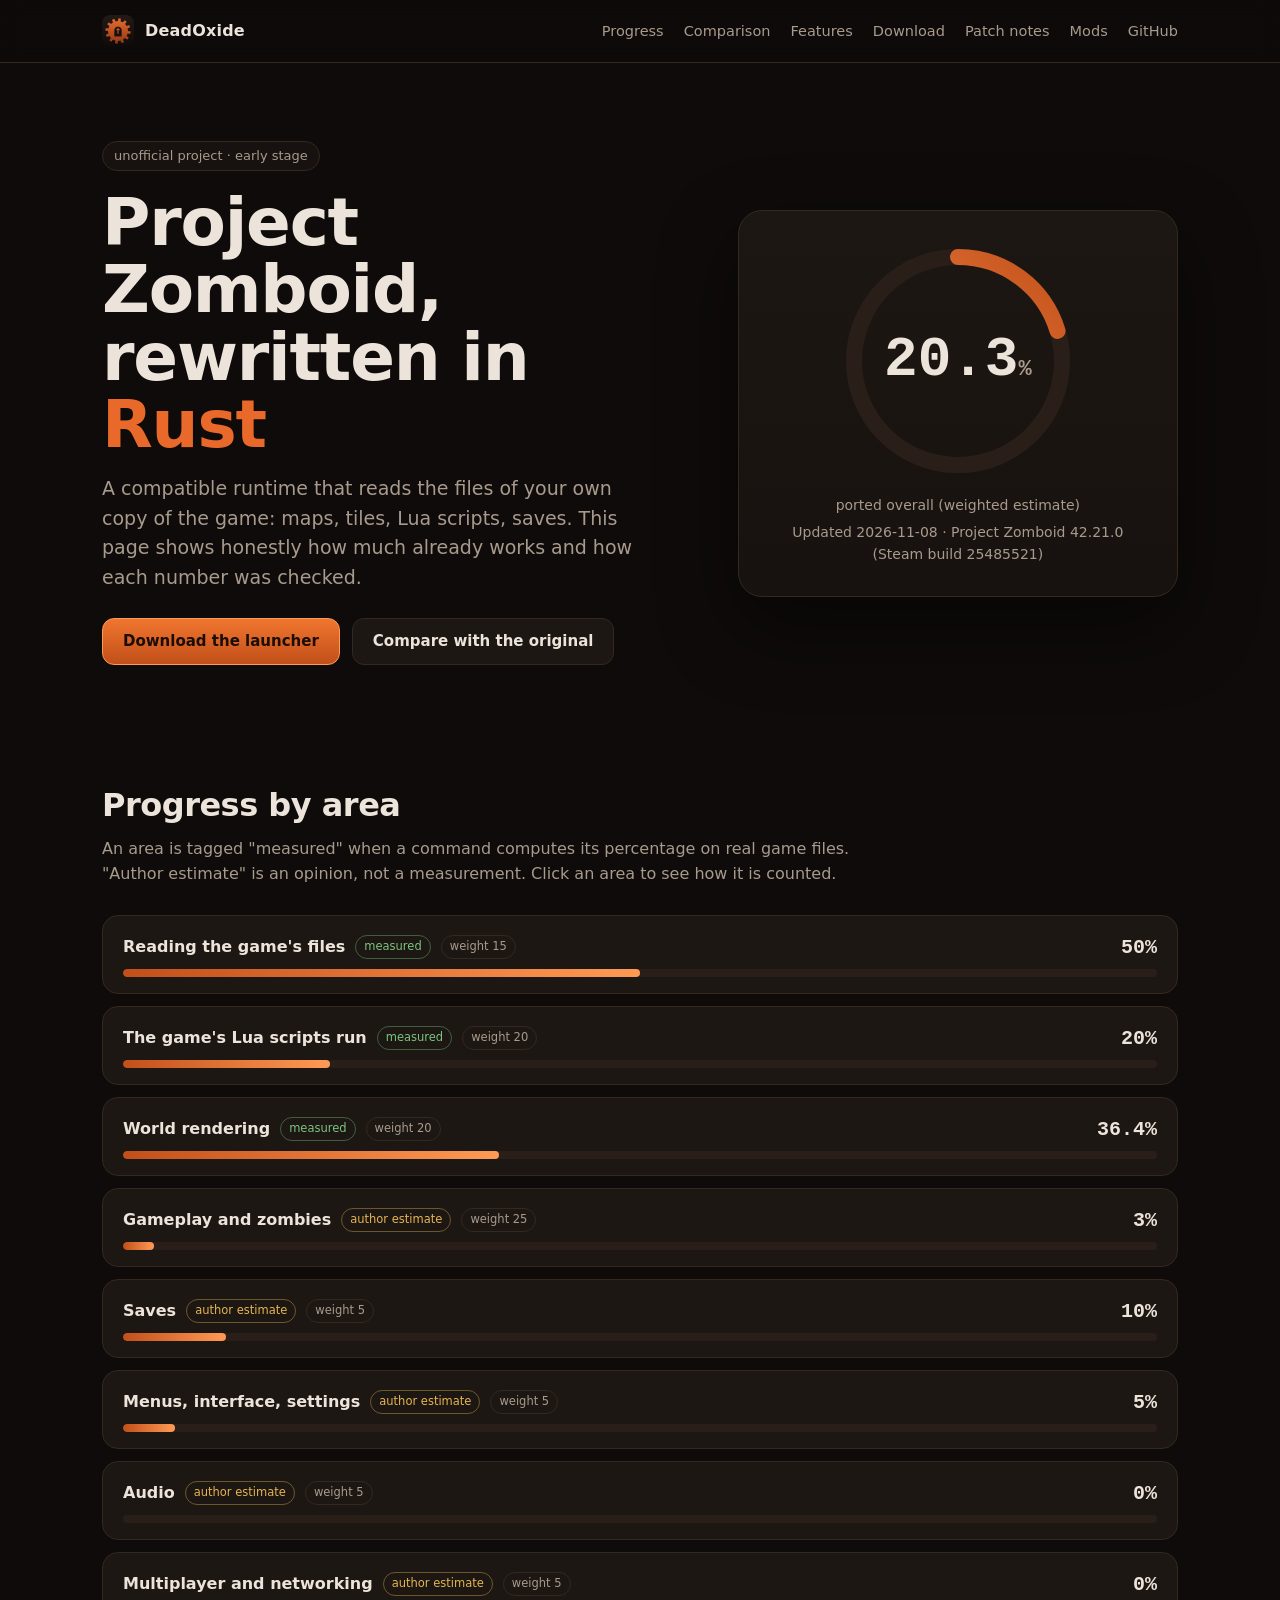
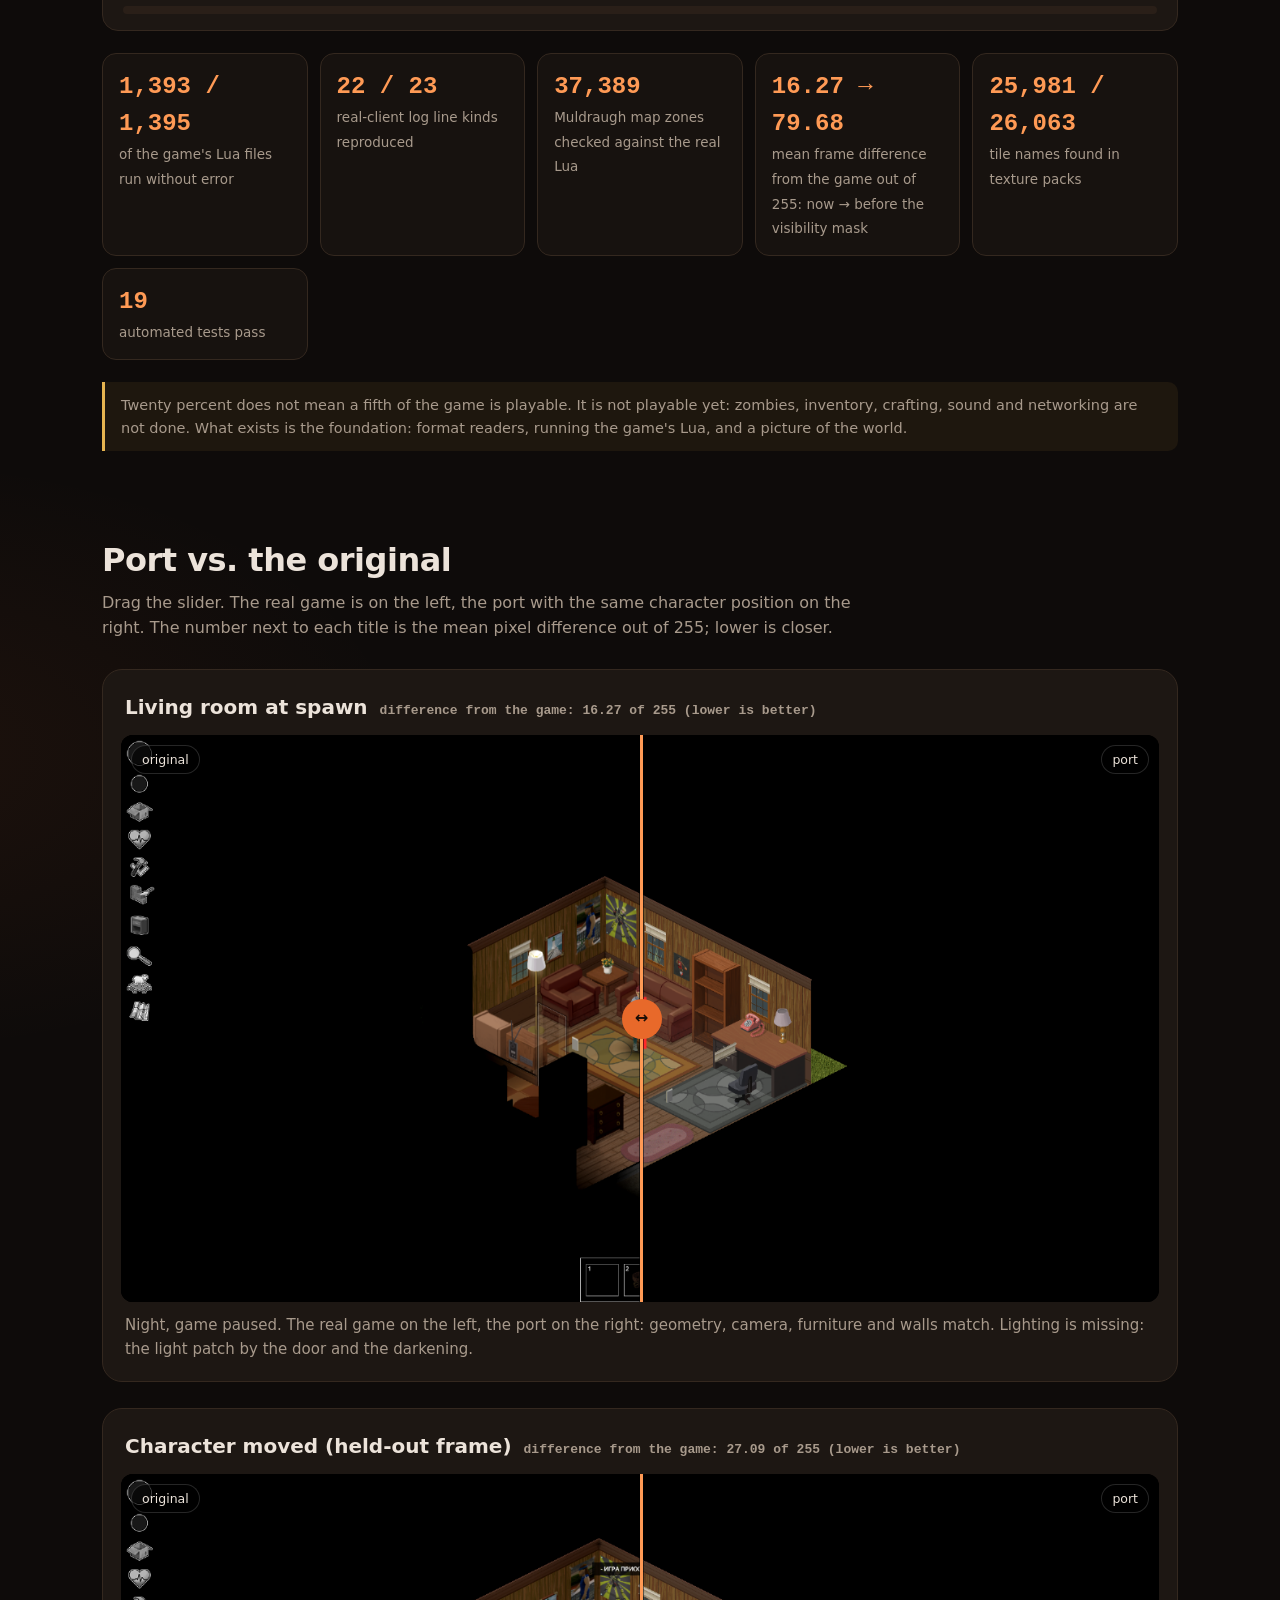
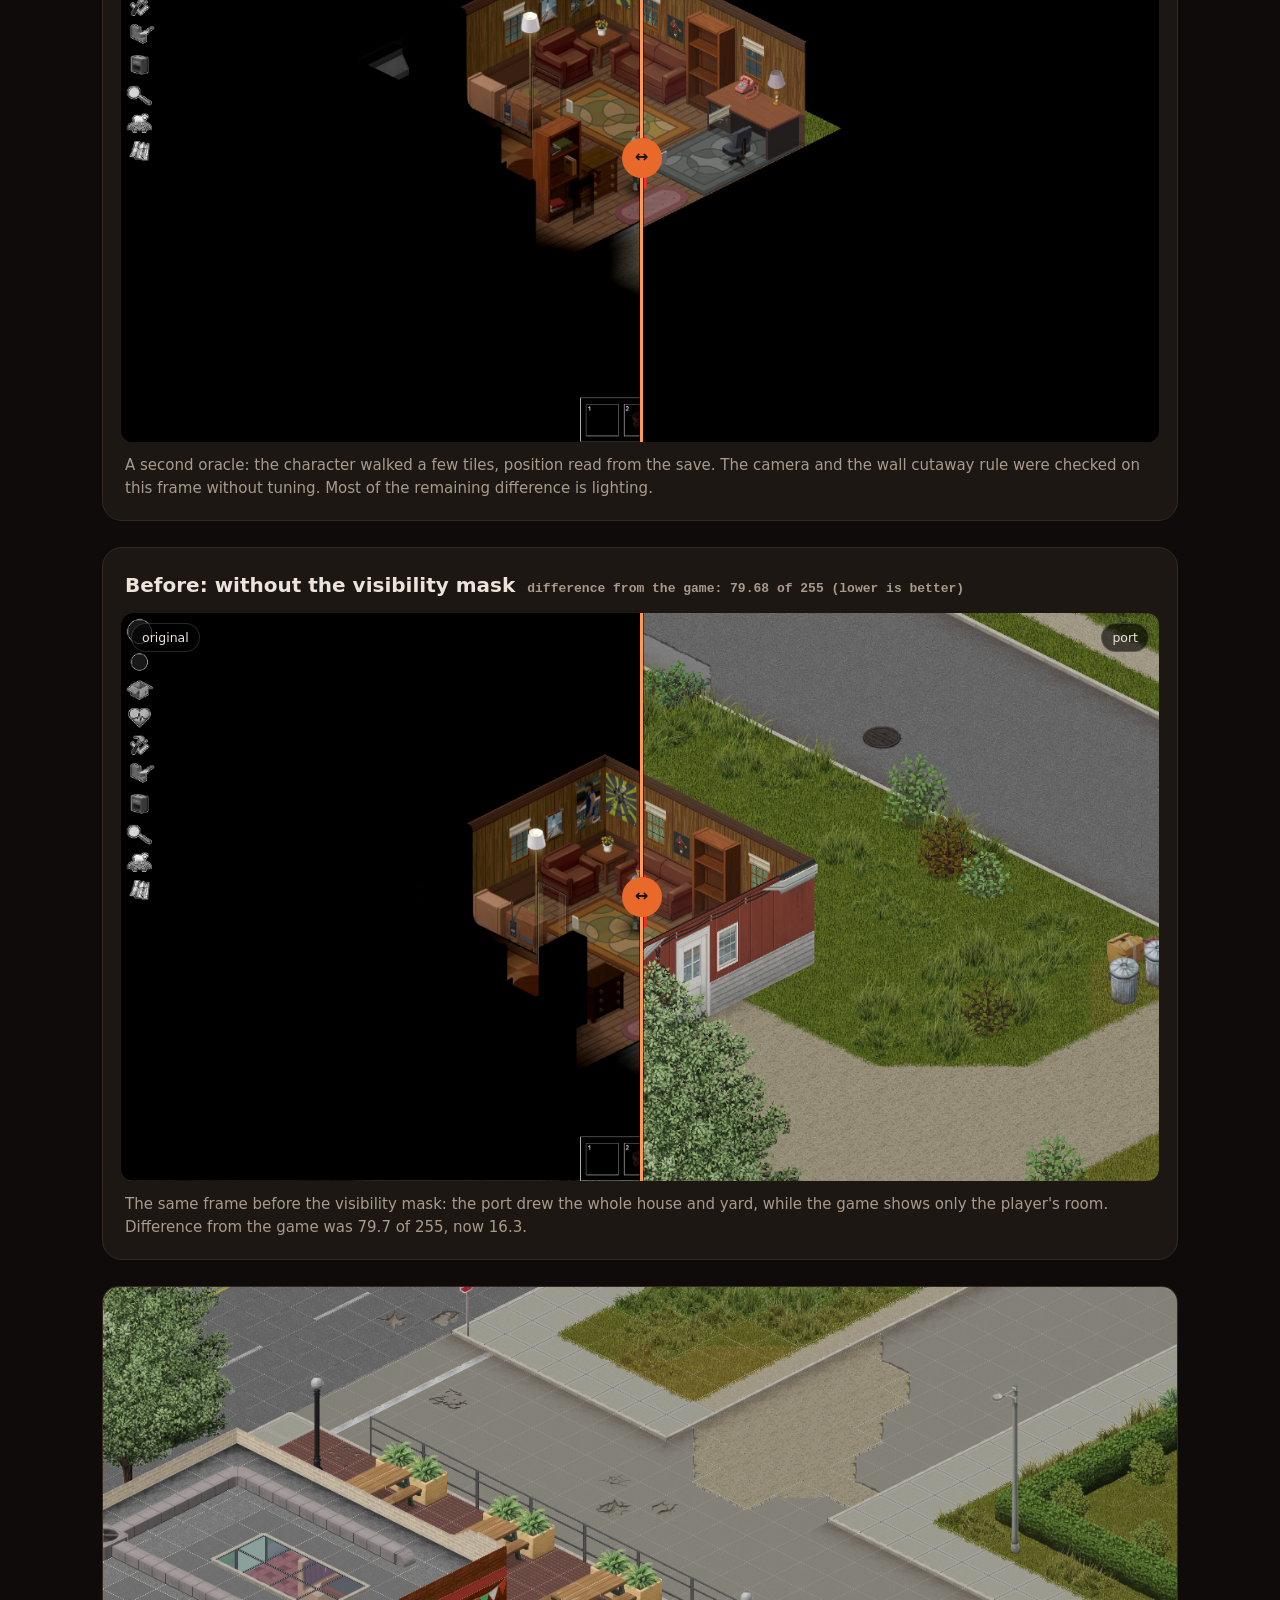
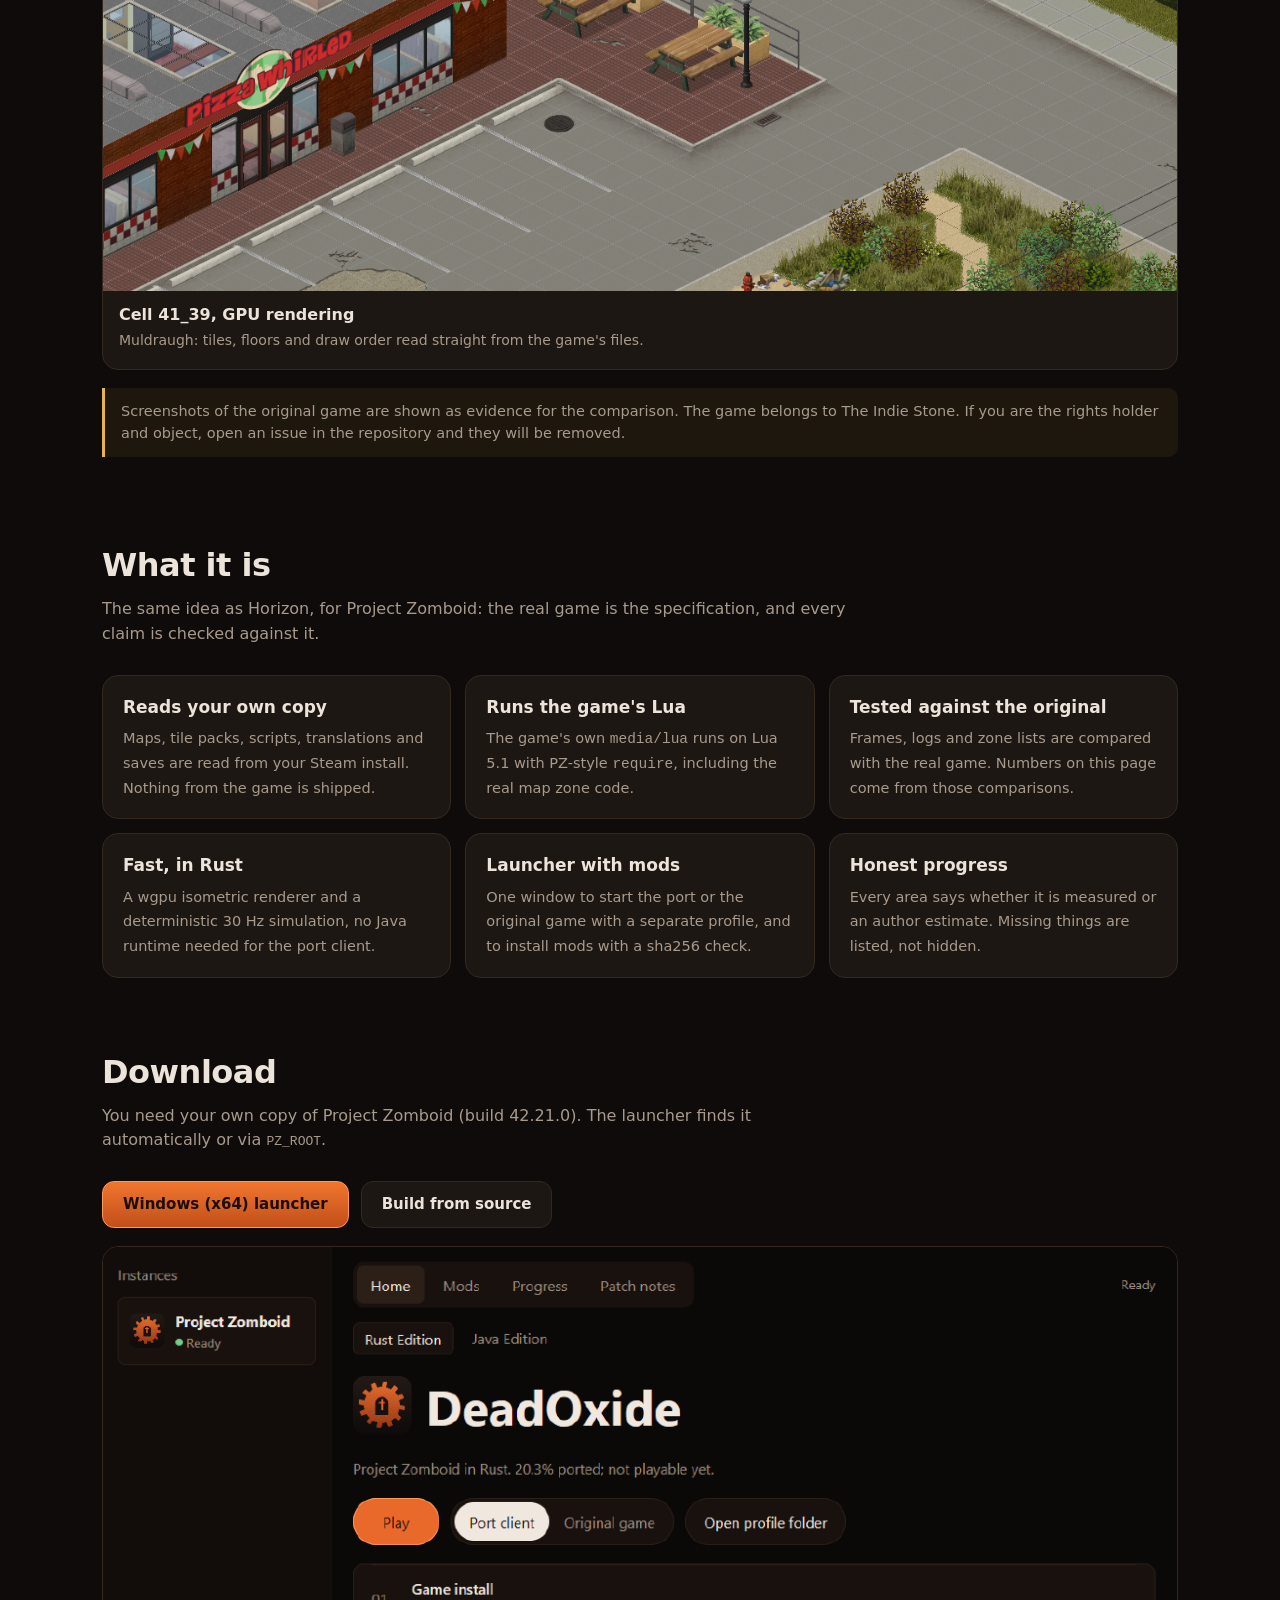
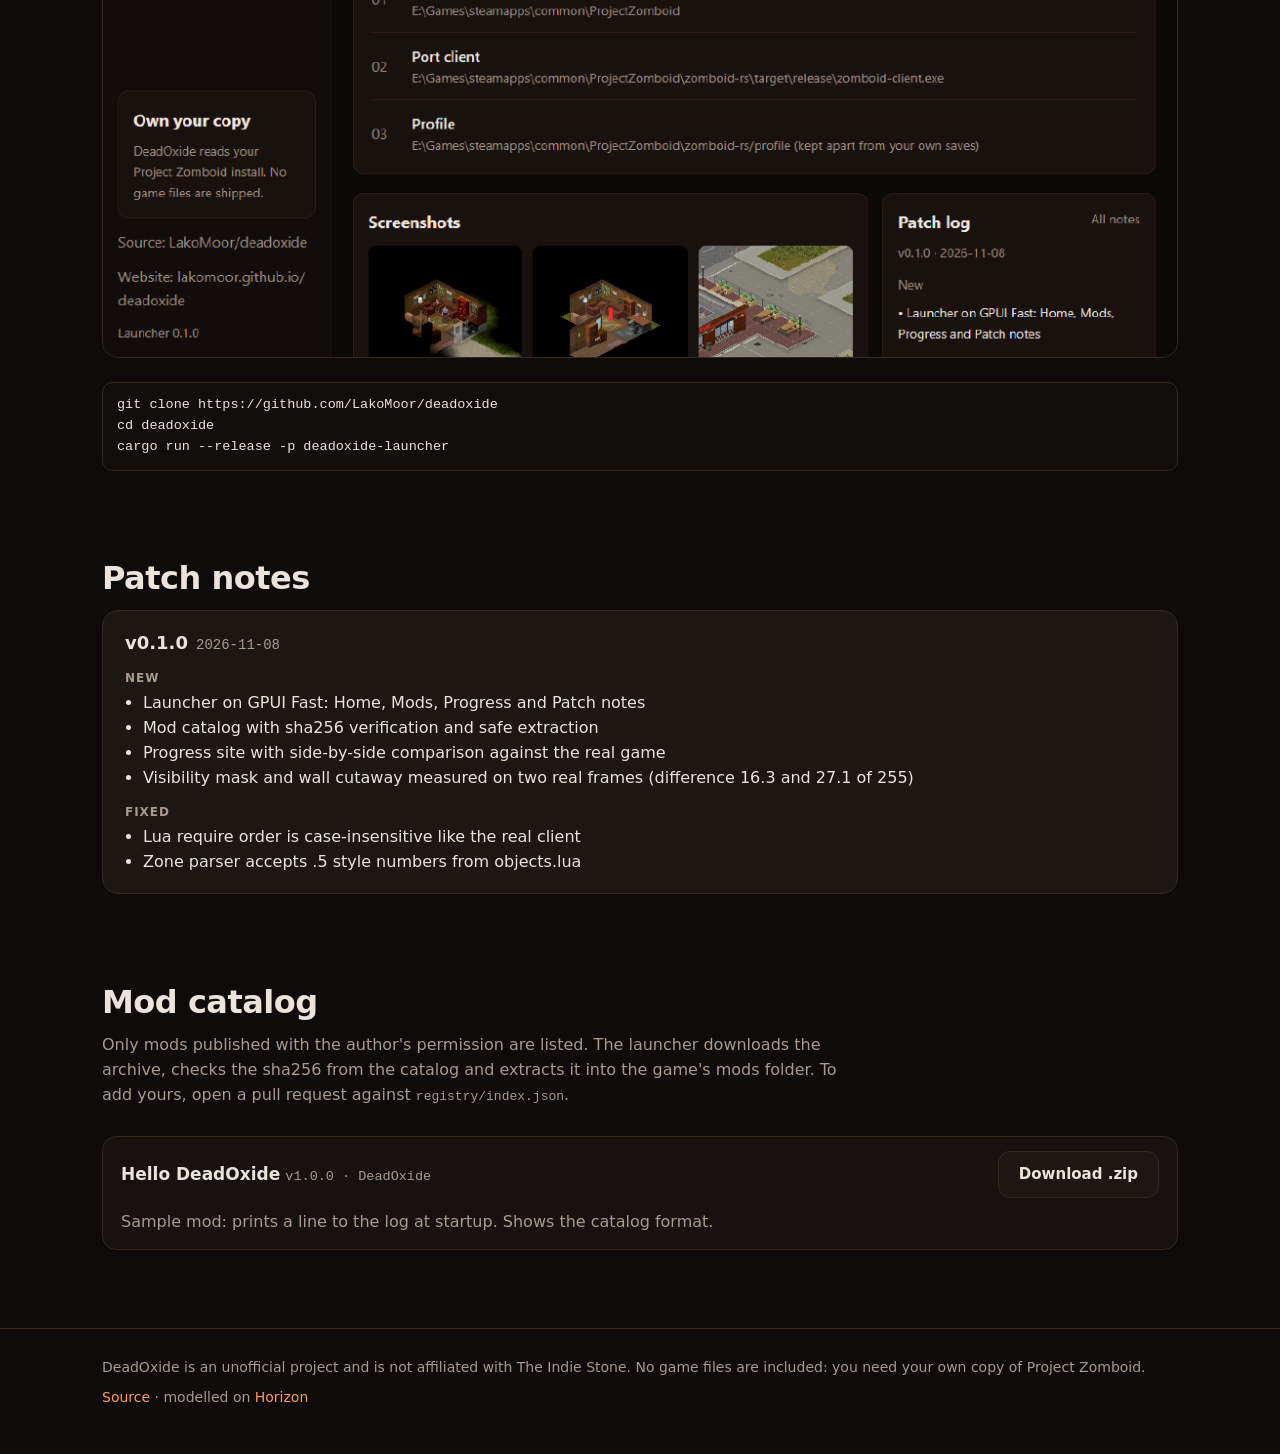
==== commit fb5046f7: "Launcher and site laid out like Horizon's Launcher: instance sidebar, top nav (Home, Mods, Progress," ====
--- a/site/index.html
+++ b/site/index.html
@@ -11,7 +11,7 @@
 <body>
 <header class="nav"><div class="wrap">
   <a class="brand" href="#top"><img src="assets/icon-256.png" alt="">DeadOxide</a>
-  <nav class="links"><a href="#progress">Progress</a><a href="#compare">Comparison</a><a href="#launcher">Launcher</a><a href="#mods">Mods</a><a href="https://github.com/LakoMoor/deadoxide">GitHub</a></nav>
+  <nav class="links"><a href="#progress">Progress</a><a href="#compare">Comparison</a><a href="#features">Features</a><a href="#download">Download</a><a href="#notes">Patch notes</a><a href="#mods">Mods</a><a href="https://github.com/LakoMoor/deadoxide">GitHub</a></nav>
 </div></header>
 
 <main class="wrap" id="top">
@@ -20,7 +20,7 @@
       <span class="pill">unofficial project · early stage</span>
       <h1>Project Zomboid, rewritten in <em>Rust</em></h1>
       <p class="lead">A compatible runtime that reads the files of your own copy of the game: maps, tiles, Lua scripts, saves. This page shows honestly how much already works and how each number was checked.</p>
-      <div class="cta"><a class="btn primary" href="#launcher">Get the launcher</a><a class="btn" href="#compare">Compare with the original</a></div>
+      <div class="cta"><a class="btn primary" href="#download">Download the launcher</a><a class="btn" href="#compare">Compare with the original</a></div>
     </div>
     <div class="ring-card">
       <div class="ring">
@@ -50,16 +50,35 @@
     <p class="note" style="margin-top:18px">Screenshots of the original game are shown as evidence for the comparison. The game belongs to The Indie Stone. If you are the rights holder and object, open an issue in the repository and they will be removed.</p>
   </section>
 
-  <section id="launcher">
-    <h2>Launcher</h2>
-    <p class="sub">A GPUI window with Play, Mods and Progress tabs. It finds your Project Zomboid install, starts the port's client or the original game with a separate profile, and installs mods from the catalog with a sha256 check.</p>
-    <div class="panel">
-      <p>Build from source (Rust required):</p>
-      <pre>git clone https://github.com/LakoMoor/deadoxide
+  <section id="features">
+    <h2>What it is</h2>
+    <p class="sub">The same idea as Horizon, for Project Zomboid: the real game is the specification, and every claim is checked against it.</p>
+    <div class="feat">
+      <div class="f"><b>Reads your own copy</b><span>Maps, tile packs, scripts, translations and saves are read from your Steam install. Nothing from the game is shipped.</span></div>
+      <div class="f"><b>Runs the game's Lua</b><span>The game's own <code>media/lua</code> runs on Lua 5.1 with PZ-style <code>require</code>, including the real map zone code.</span></div>
+      <div class="f"><b>Tested against the original</b><span>Frames, logs and zone lists are compared with the real game. Numbers on this page come from those comparisons.</span></div>
+      <div class="f"><b>Fast, in Rust</b><span>A wgpu isometric renderer and a deterministic 30 Hz simulation, no Java runtime needed for the port client.</span></div>
+      <div class="f"><b>Launcher with mods</b><span>One window to start the port or the original game with a separate profile, and to install mods with a sha256 check.</span></div>
+      <div class="f"><b>Honest progress</b><span>Every area says whether it is measured or an author estimate. Missing things are listed, not hidden.</span></div>
+    </div>
+  </section>
+
+  <section id="download">
+    <h2>Download</h2>
+    <p class="sub">You need your own copy of Project Zomboid (build 42.21.0). The launcher finds it automatically or via <code>PZ_ROOT</code>.</p>
+    <div class="dl">
+      <a class="btn primary" href="https://github.com/LakoMoor/deadoxide/releases/latest">Windows (x64) launcher</a>
+      <a class="btn" href="https://github.com/LakoMoor/deadoxide">Build from source</a>
+    </div>
+    <img src="assets/launcher-home.png" alt="The DeadOxide launcher" style="width:100%;border-radius:16px;border:1px solid var(--line);margin-top:18px">
+    <pre style="margin-top:16px">git clone https://github.com/LakoMoor/deadoxide
 cd deadoxide
 cargo run --release -p deadoxide-launcher</pre>
-      <p style="margin-bottom:0">Prebuilt binaries will appear in <a href="https://github.com/LakoMoor/deadoxide/releases">Releases</a> once there is a first one.</p>
-    </div>
+  </section>
+
+  <section id="notes">
+    <h2>Patch notes</h2>
+    <div id="notes-list"></div>
   </section>
 
   <section id="mods">
--- a/site/style.css
+++ b/site/style.css
@@ -88,3 +88,10 @@
 footer .wrap { display: grid; gap: 8px; }
 @media (max-width: 860px) { .hero { grid-template-columns: 1fr; padding-top: 44px; } nav.links { display: none; } }
 @media (prefers-reduced-motion: reduce) { * { transition: none !important; } html { scroll-behavior: auto; } }
+.feat { display: grid; grid-template-columns: repeat(auto-fit, minmax(300px, 1fr)); gap: 14px; }
+.feat .f { background: var(--card); border: 1px solid var(--line); border-radius: 16px; padding: 18px 20px; }
+.feat .f b { display: block; font-size: 17px; margin-bottom: 6px; } .feat .f span { color: var(--muted); font-size: 14.5px; }
+.dl { display: flex; gap: 12px; flex-wrap: wrap; }
+.rel { background: var(--card); border: 1px solid var(--line); border-radius: 16px; padding: 18px 22px; margin-bottom: 14px; }
+.rel h3 { margin: 0 0 8px; font-size: 18px; } .rel h3 span { color: var(--muted); font-weight: 400; font-size: 14px; margin-left: 8px; font-family: var(--mono); }
+.rel h4 { margin: 12px 0 4px; color: var(--muted); font-size: 12px; text-transform: uppercase; letter-spacing: .08em; } .rel ul { margin: 0; padding-left: 18px; }
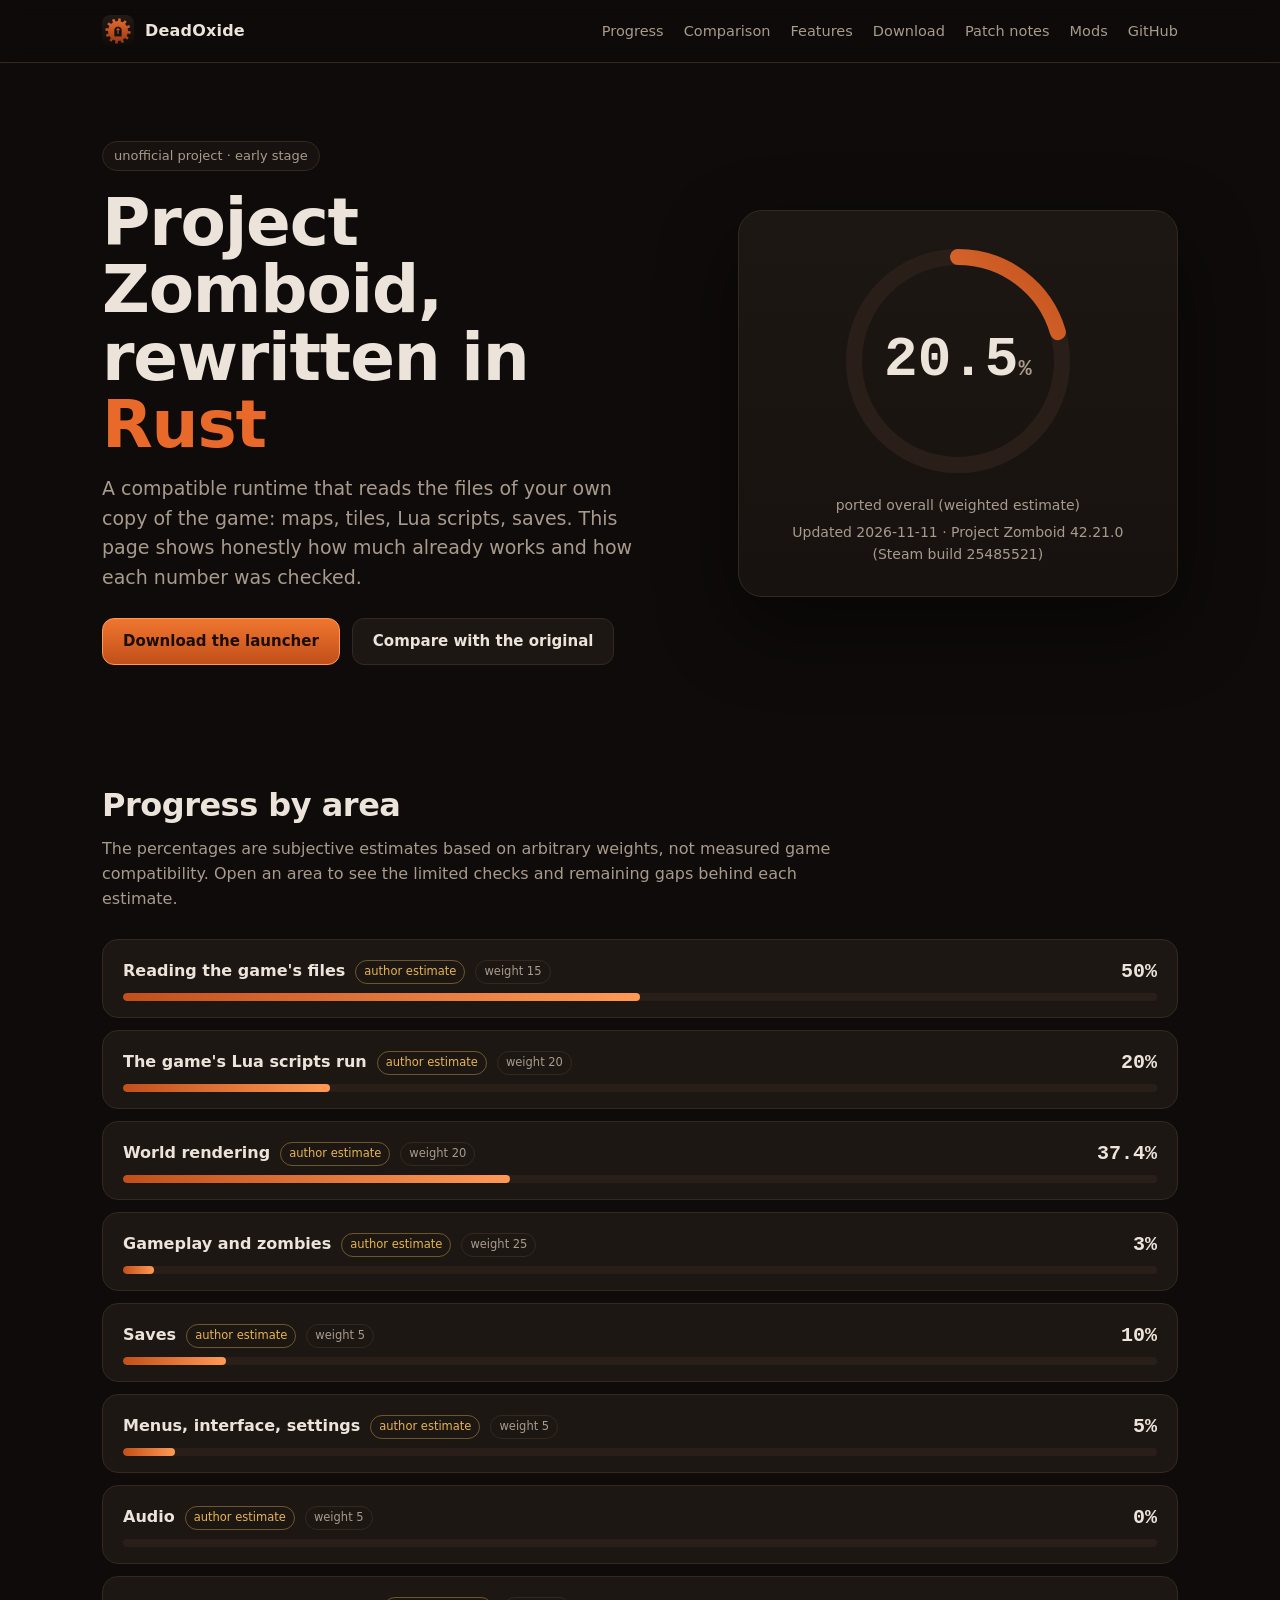
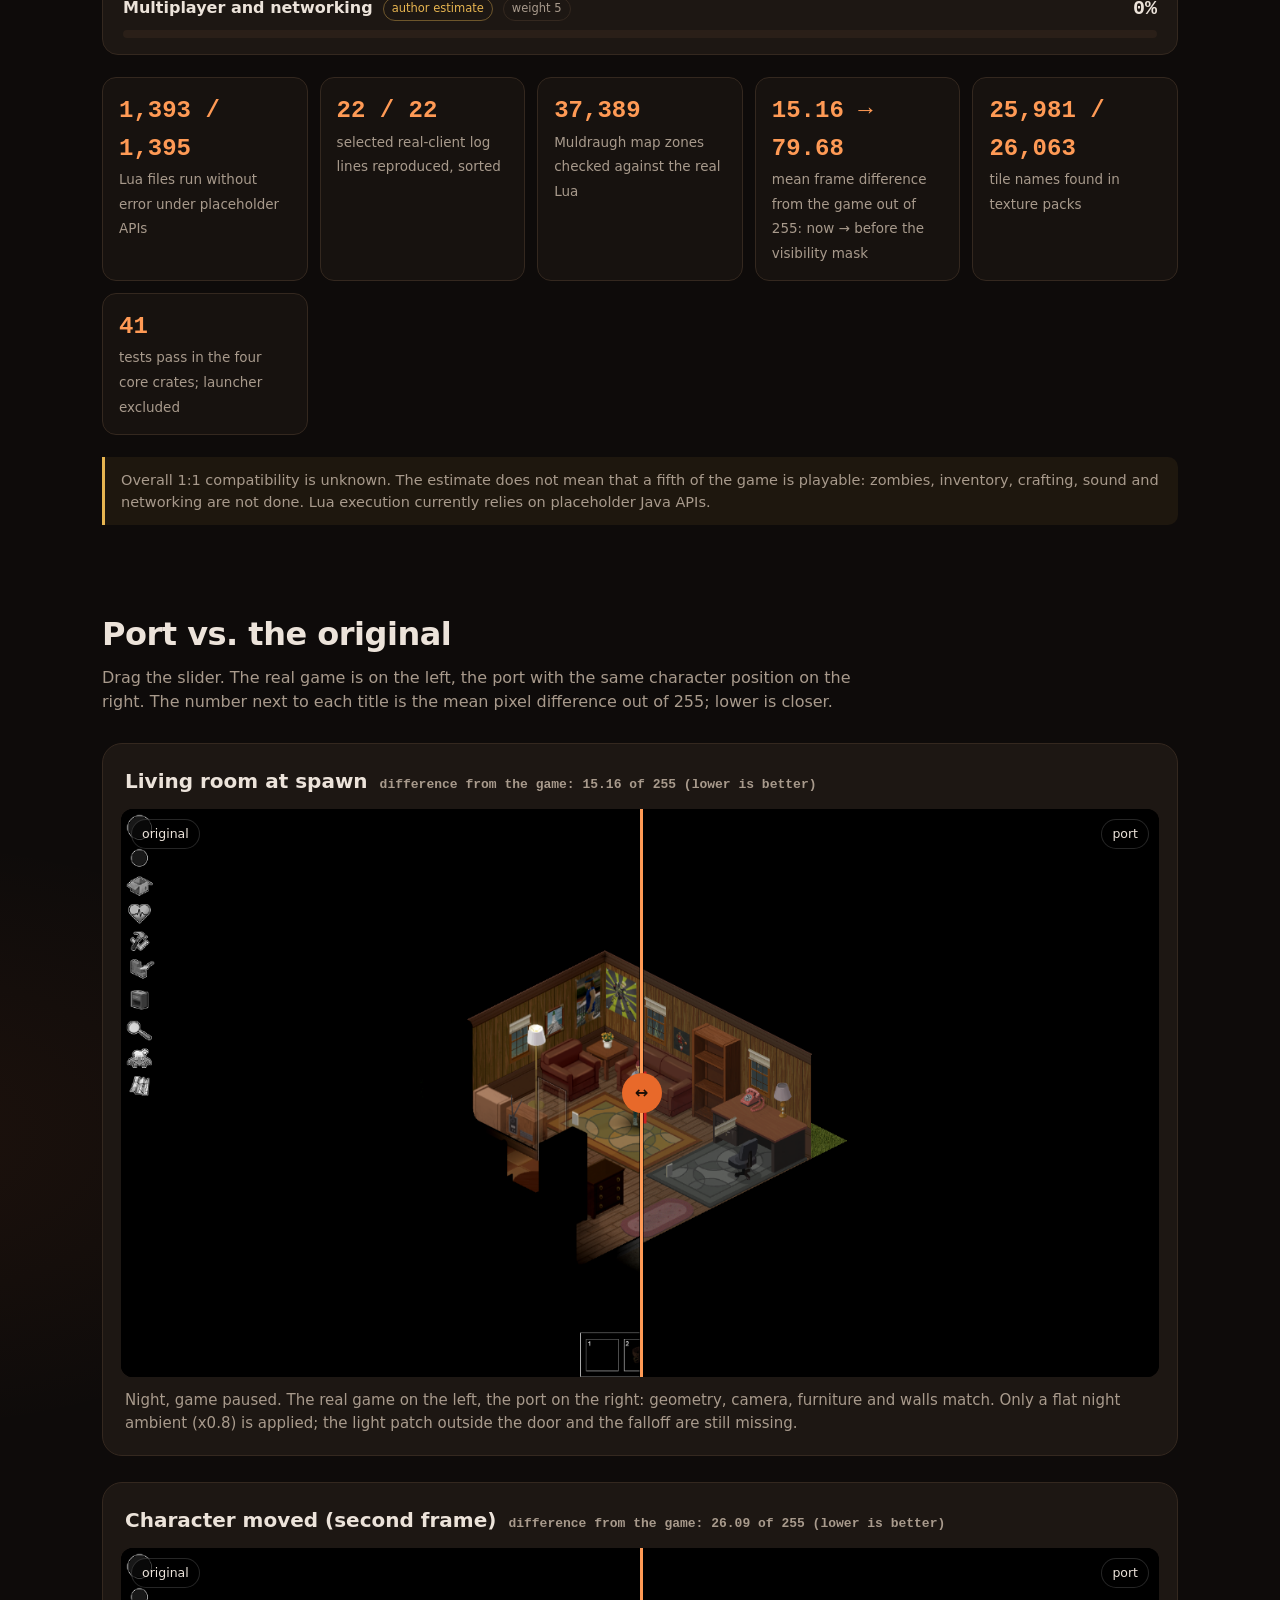
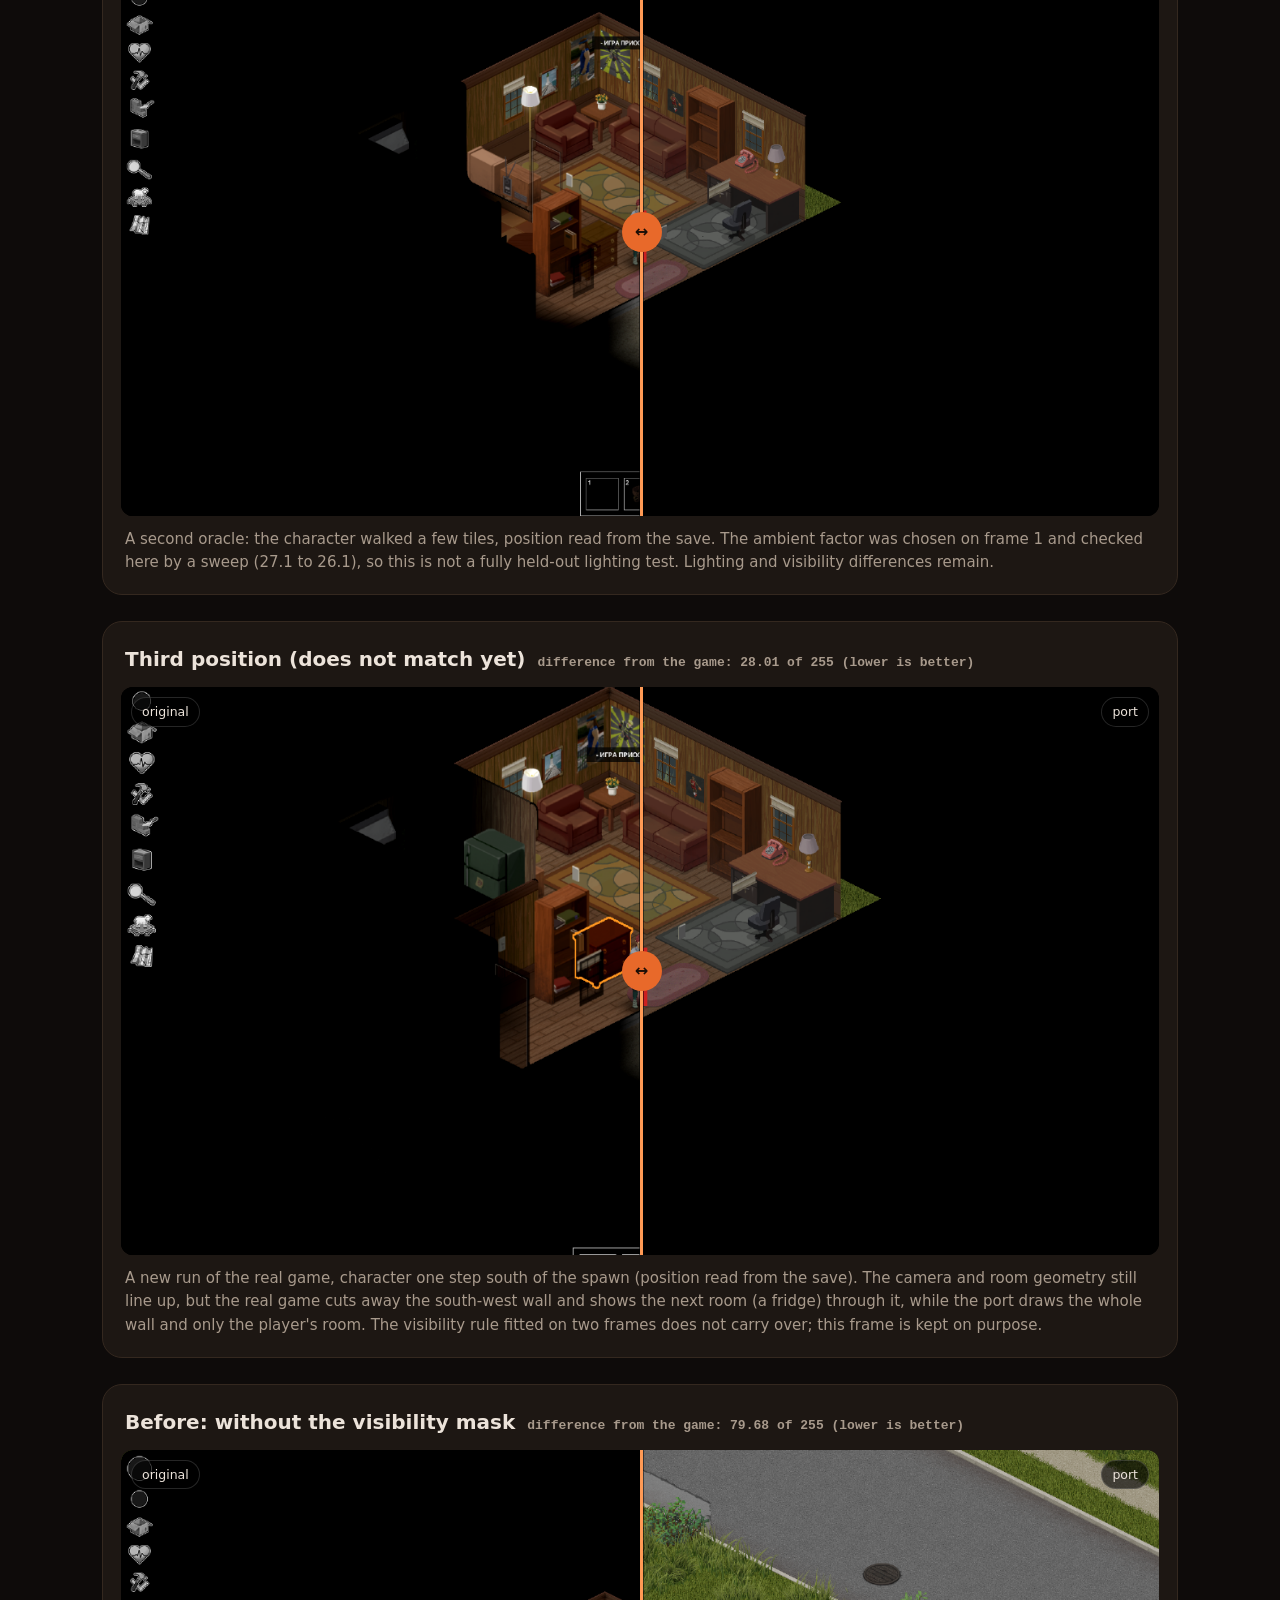
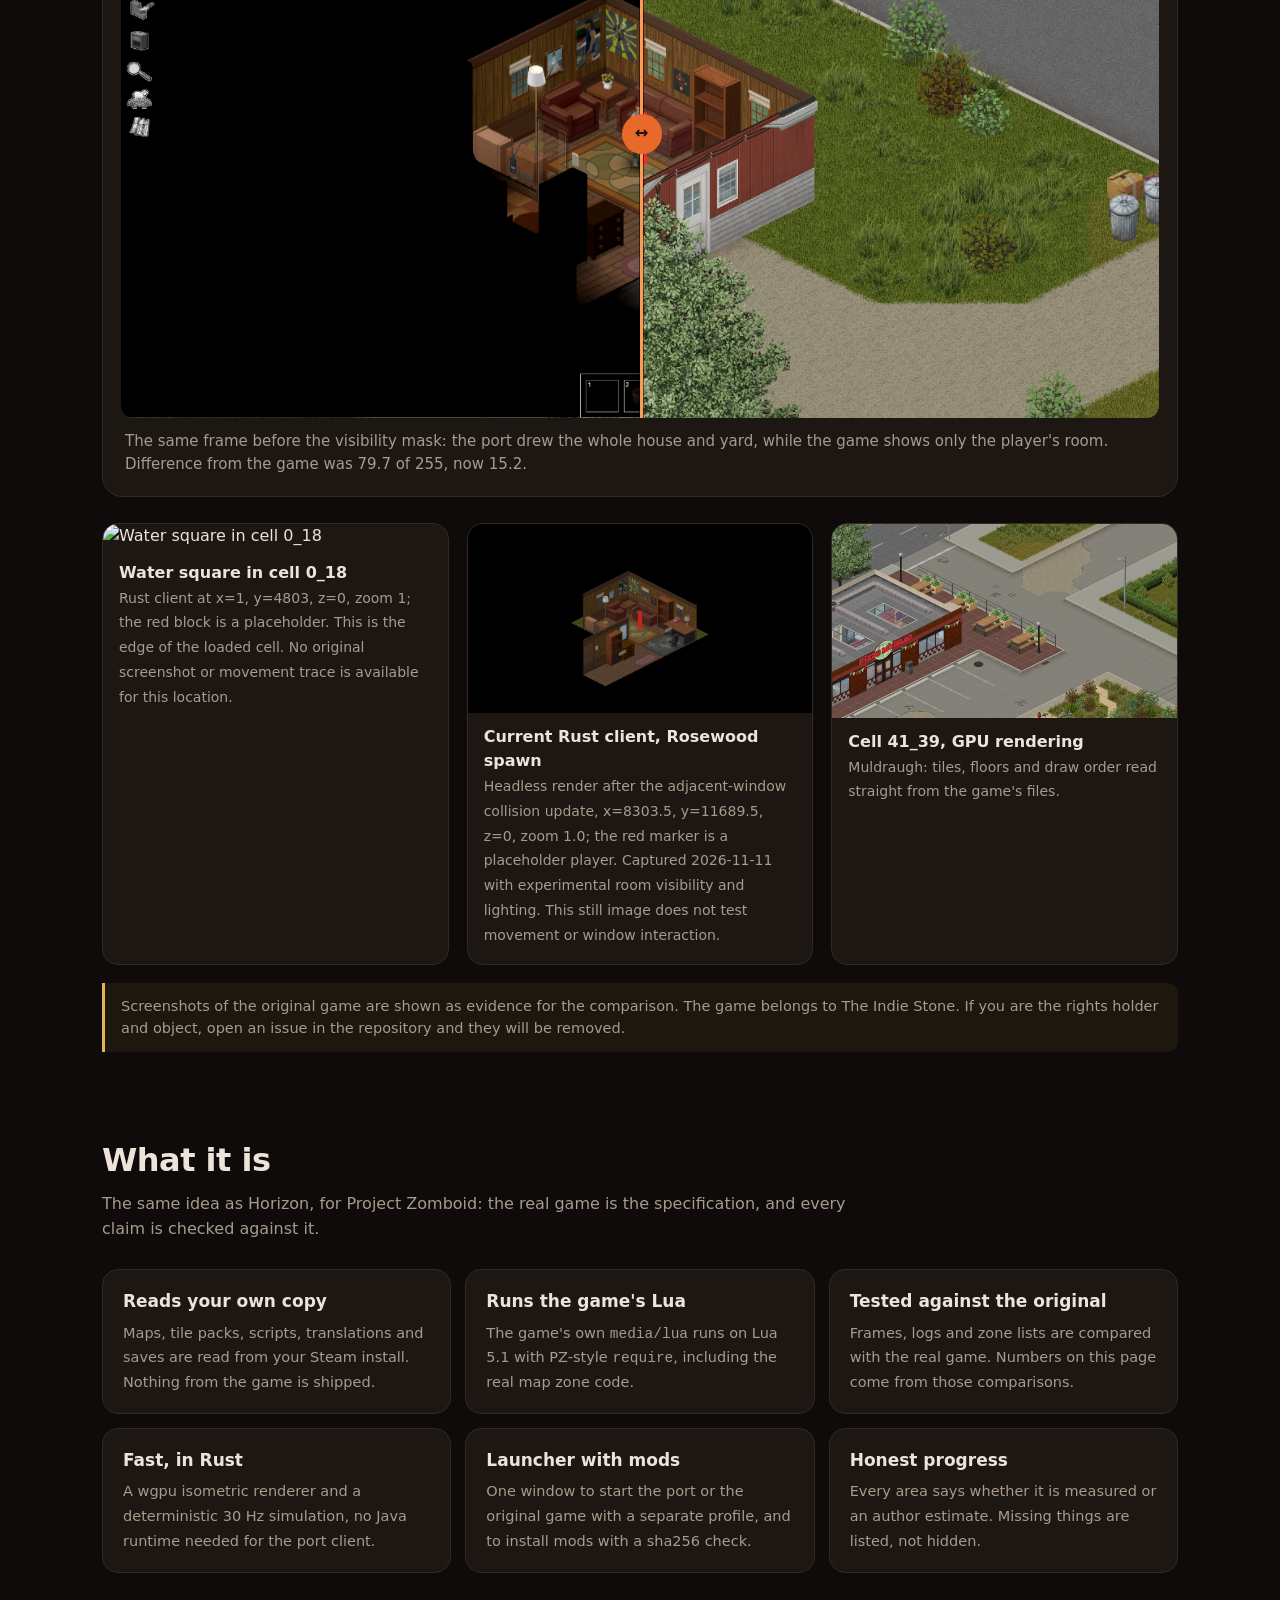
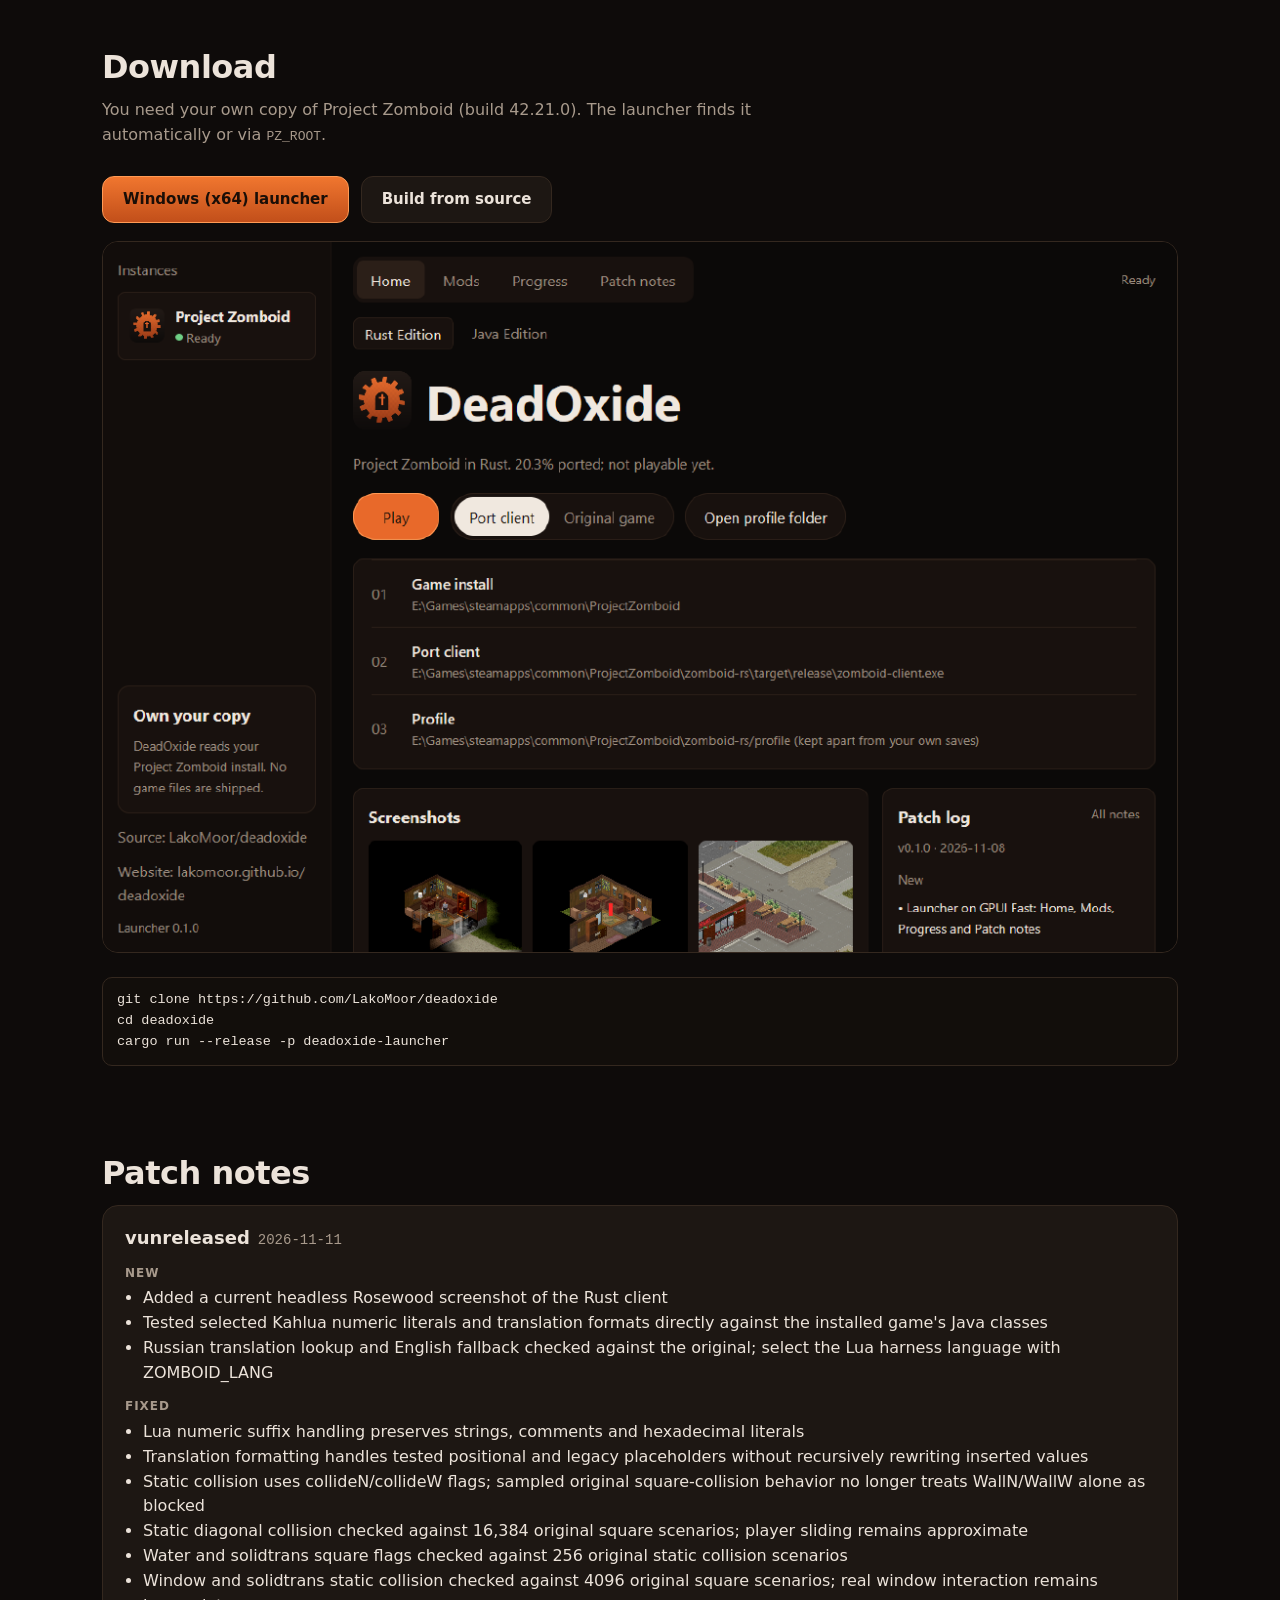
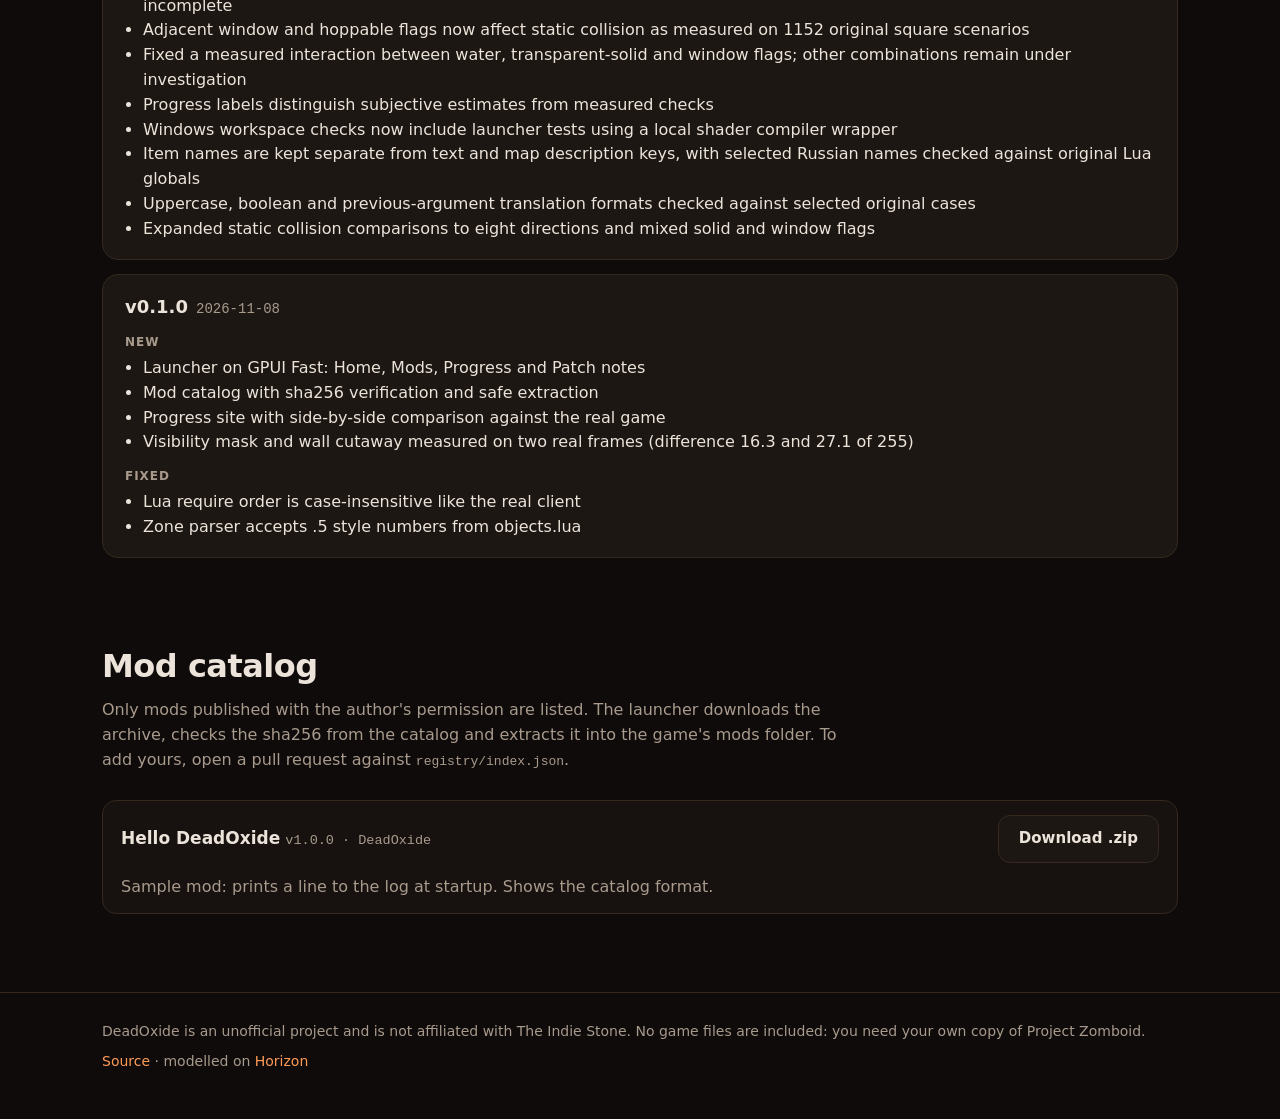
==== commit e731863e: "Improve collision and translation parity Record original-side fixtures, improve Lua translation and " ====
--- a/site/index.html
+++ b/site/index.html
@@ -36,10 +36,10 @@
 
   <section id="progress">
     <h2>Progress by area</h2>
-    <p class="sub">An area is tagged "measured" when a command computes its percentage on real game files. "Author estimate" is an opinion, not a measurement. Click an area to see how it is counted.</p>
+    <p class="sub">The percentages are subjective estimates based on arbitrary weights, not measured game compatibility. Open an area to see the limited checks and remaining gaps behind each estimate.</p>
     <div class="areas" id="areas"></div>
     <div class="stats" id="stats"></div>
-    <p class="note" style="margin-top:22px">Twenty percent does not mean a fifth of the game is playable. It is not playable yet: zombies, inventory, crafting, sound and networking are not done. What exists is the foundation: format readers, running the game's Lua, and a picture of the world.</p>
+    <p class="note" style="margin-top:22px">Overall 1:1 compatibility is unknown. The estimate does not mean that a fifth of the game is playable: zombies, inventory, crafting, sound and networking are not done. Lua execution currently relies on placeholder Java APIs.</p>
   </section>
 
   <section id="compare">
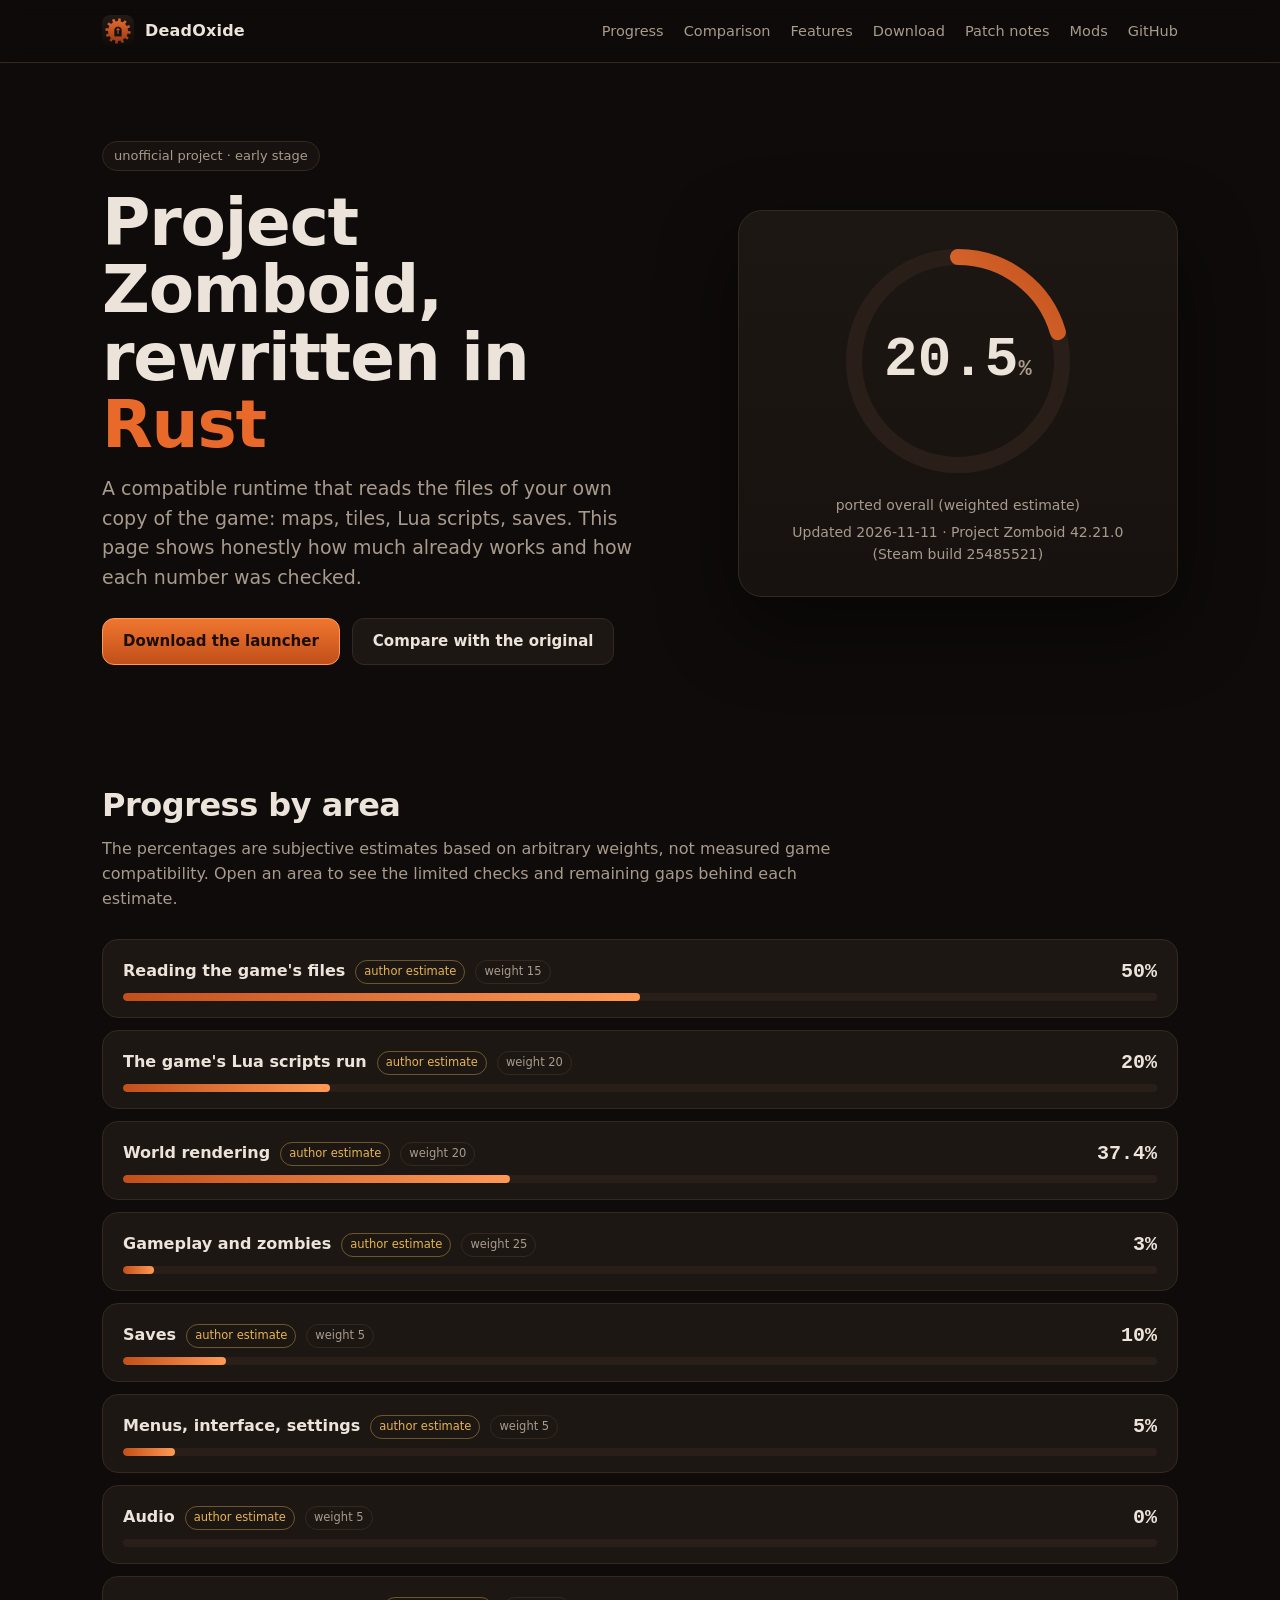
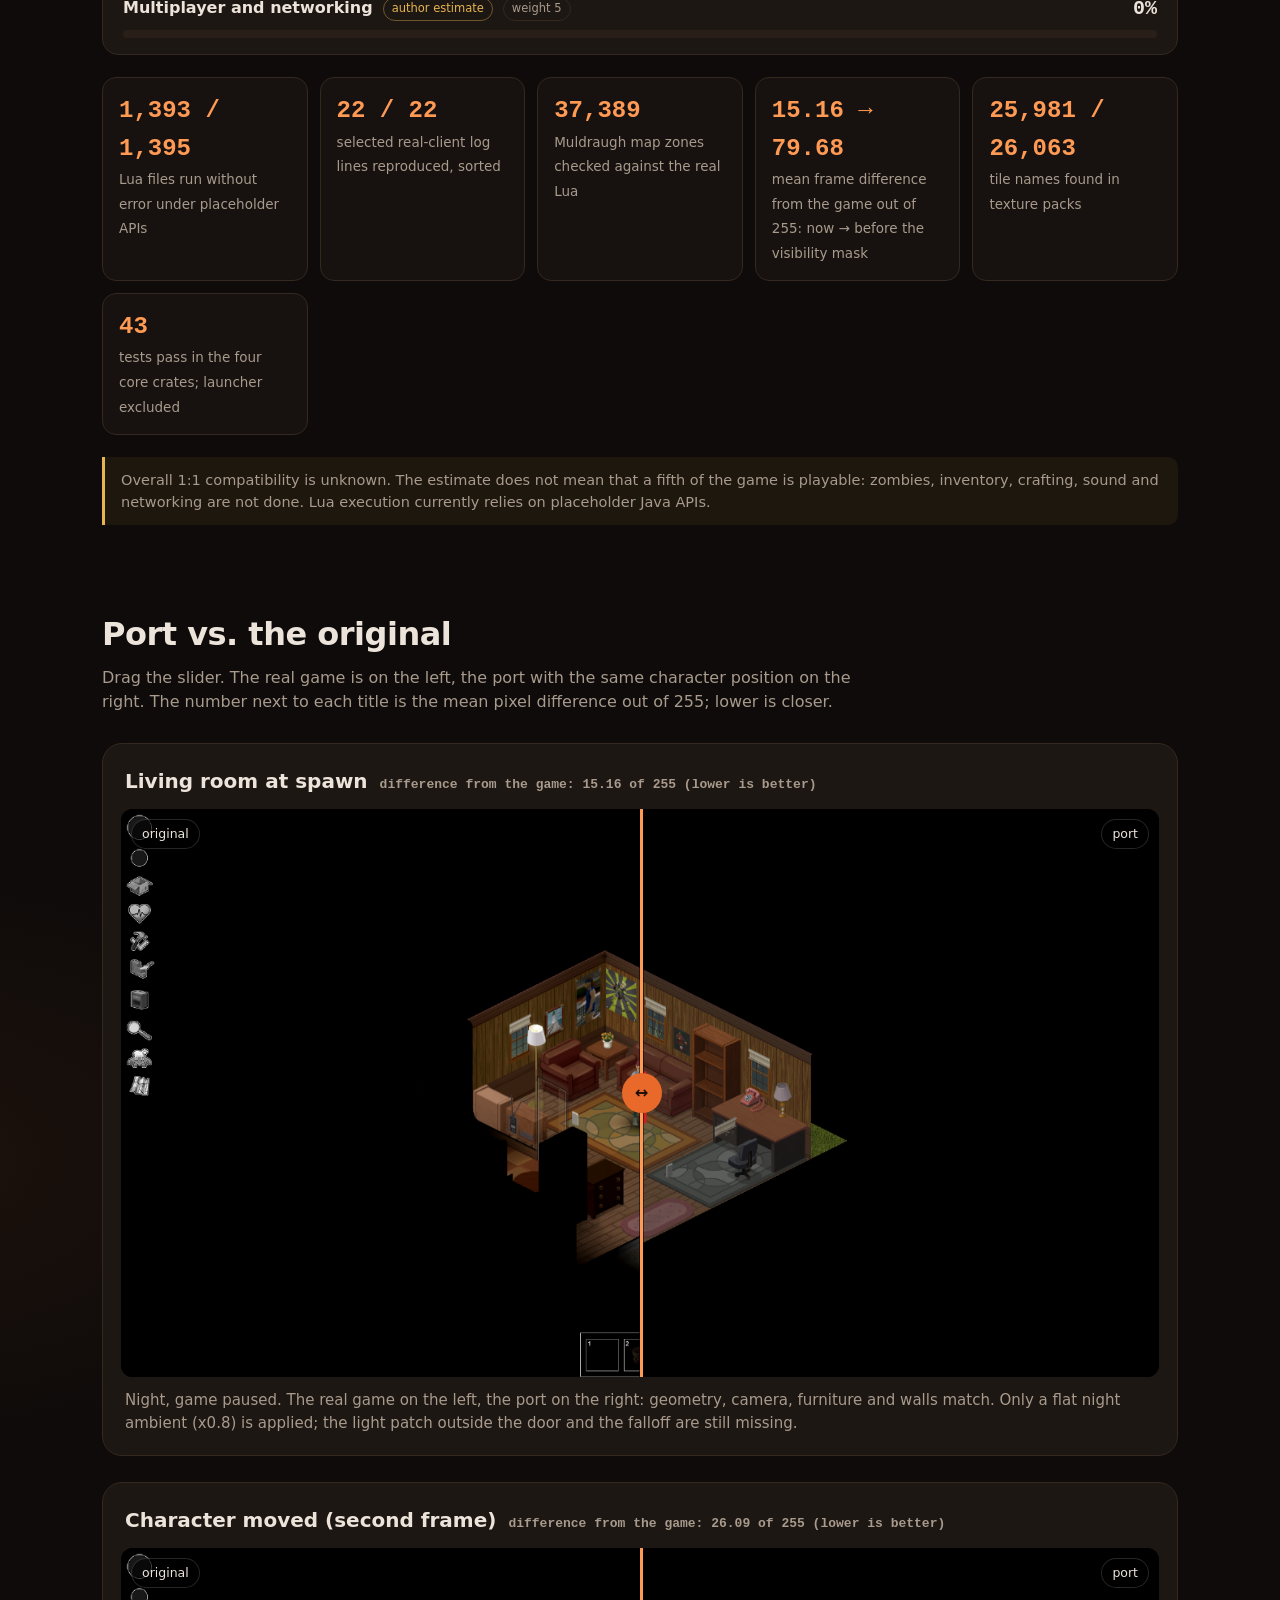
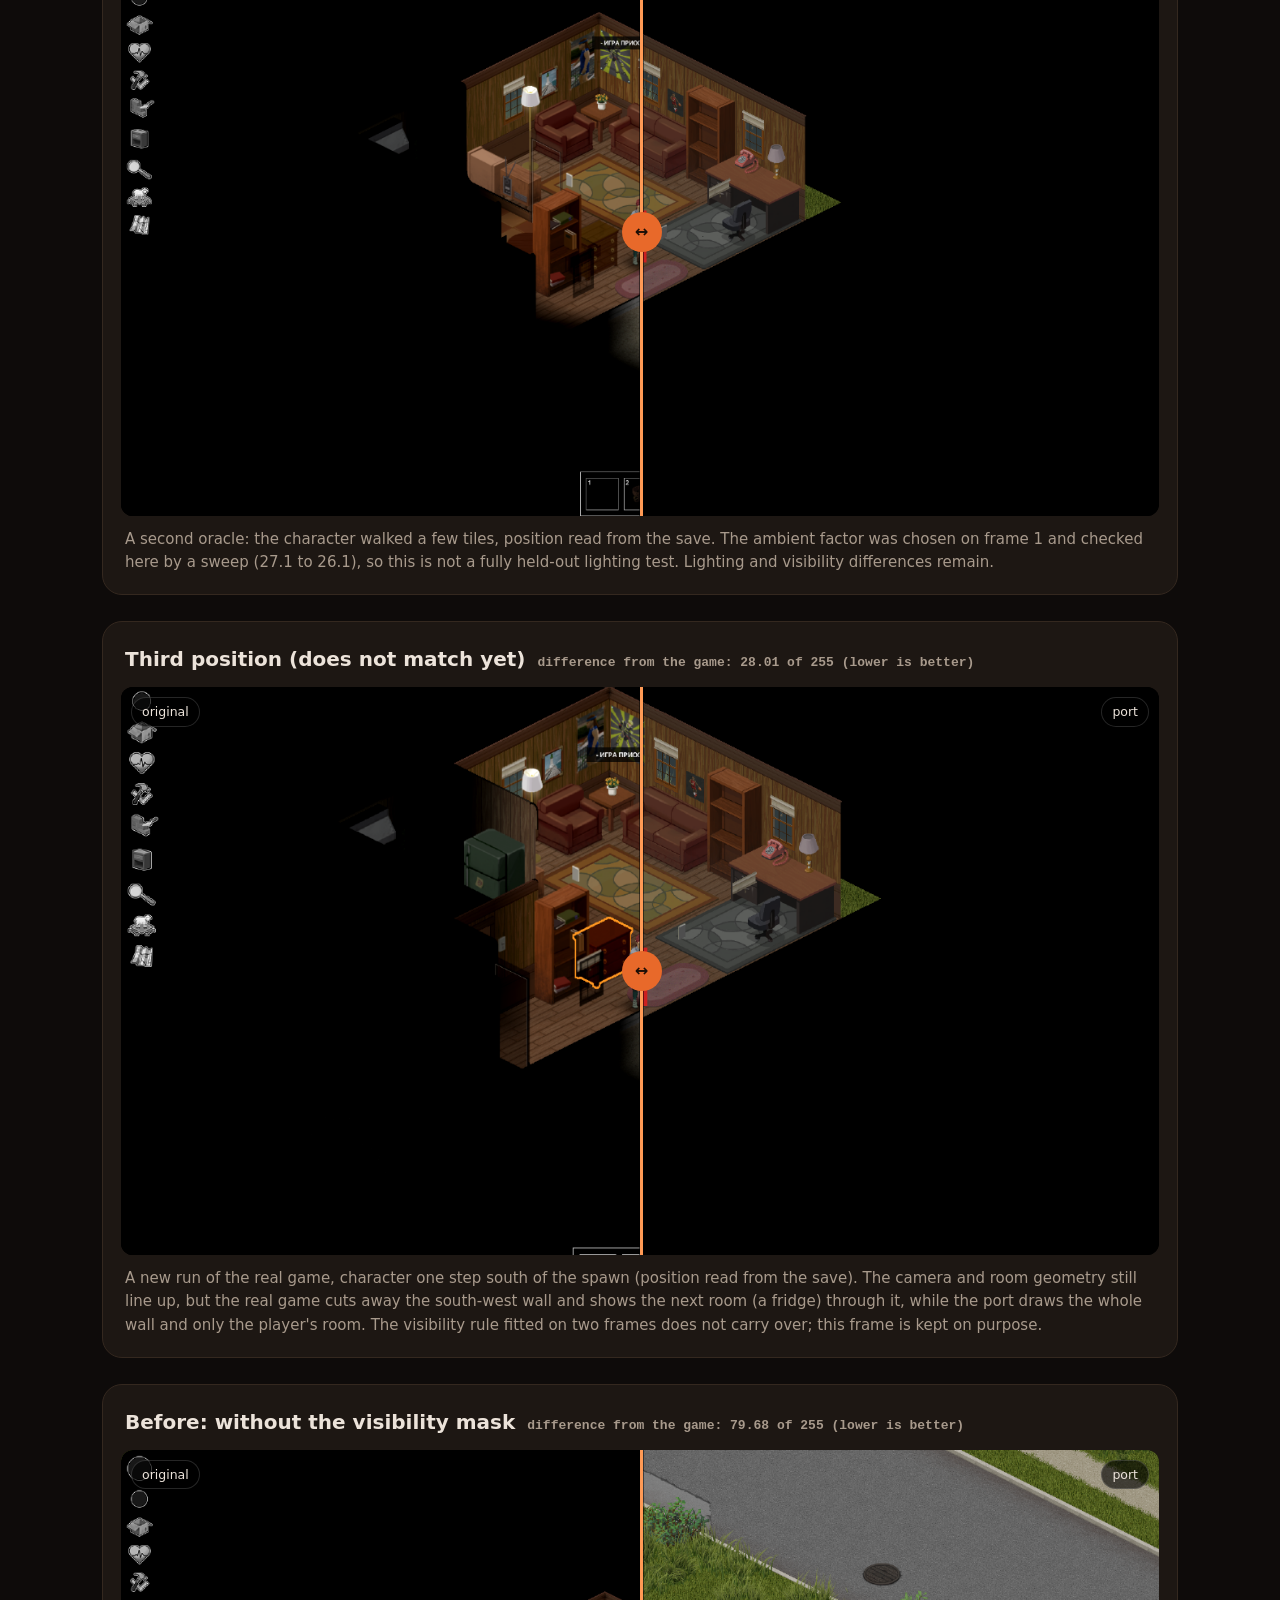
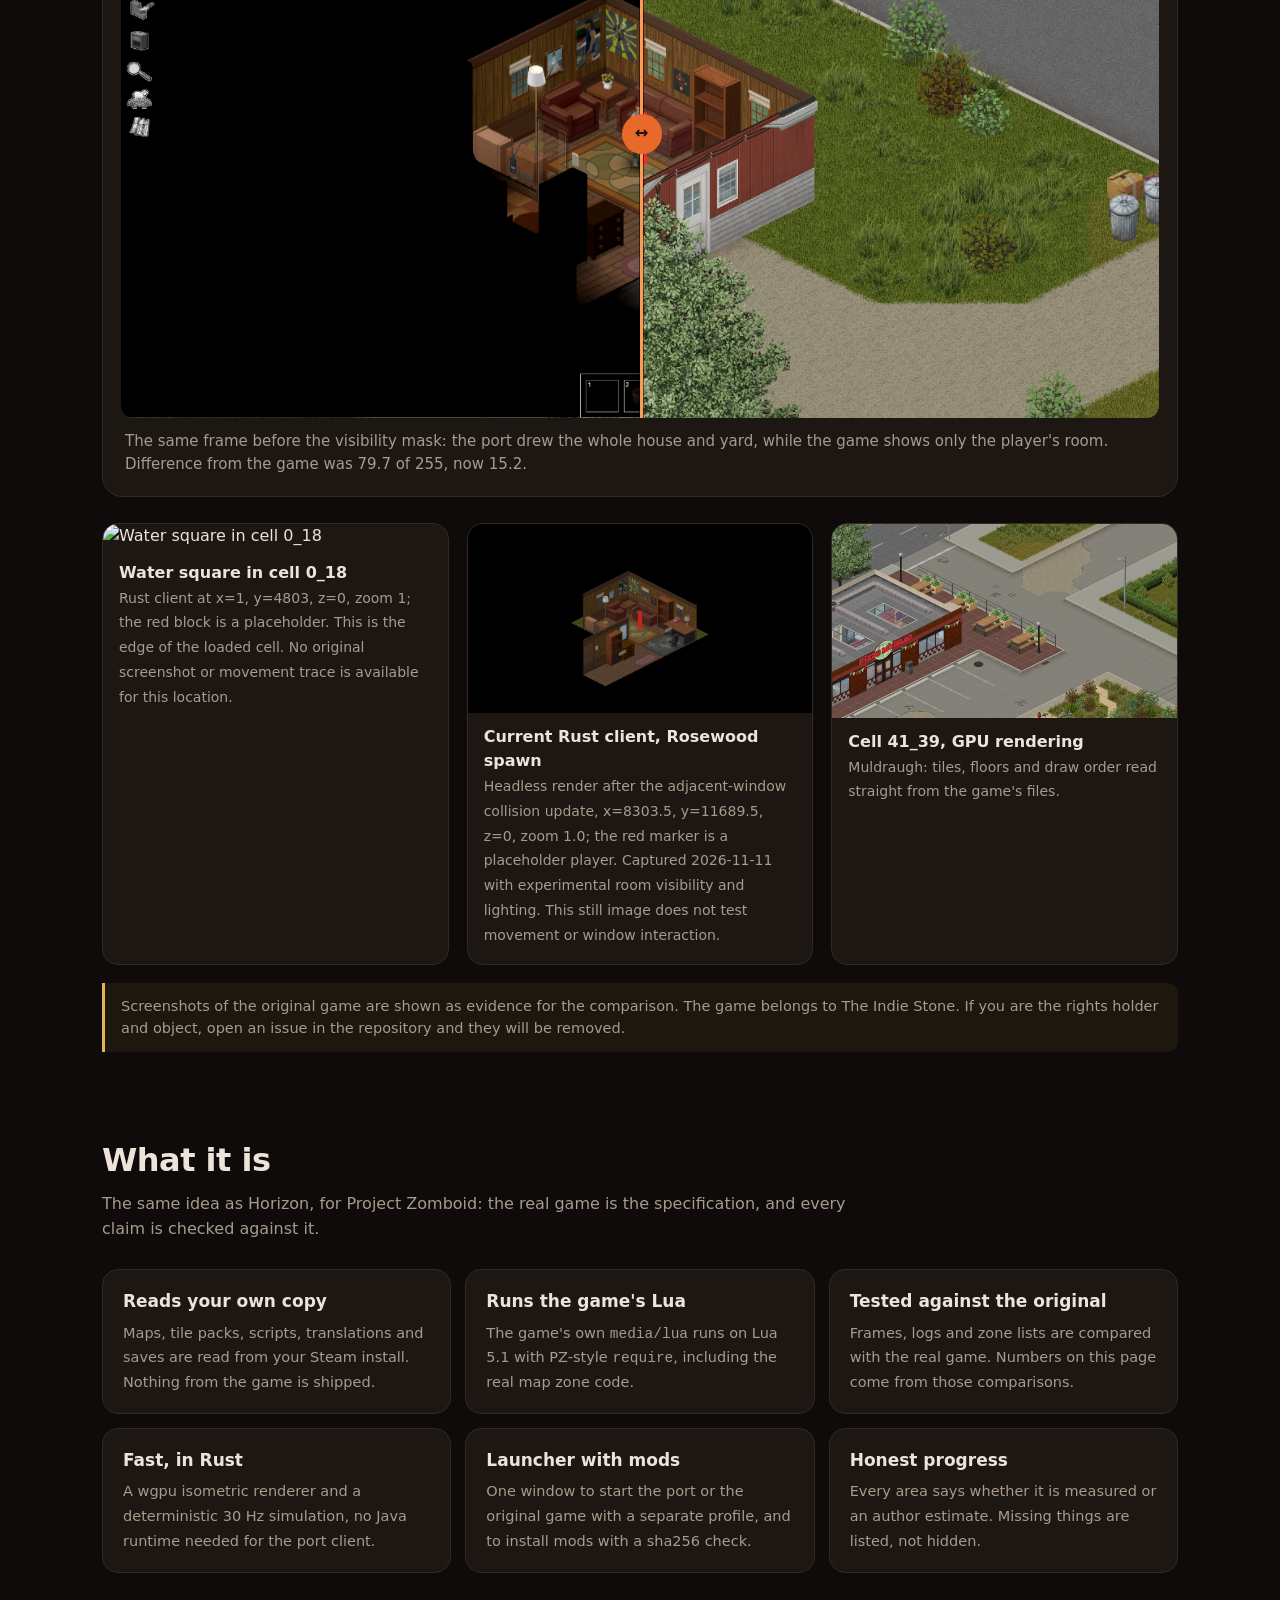
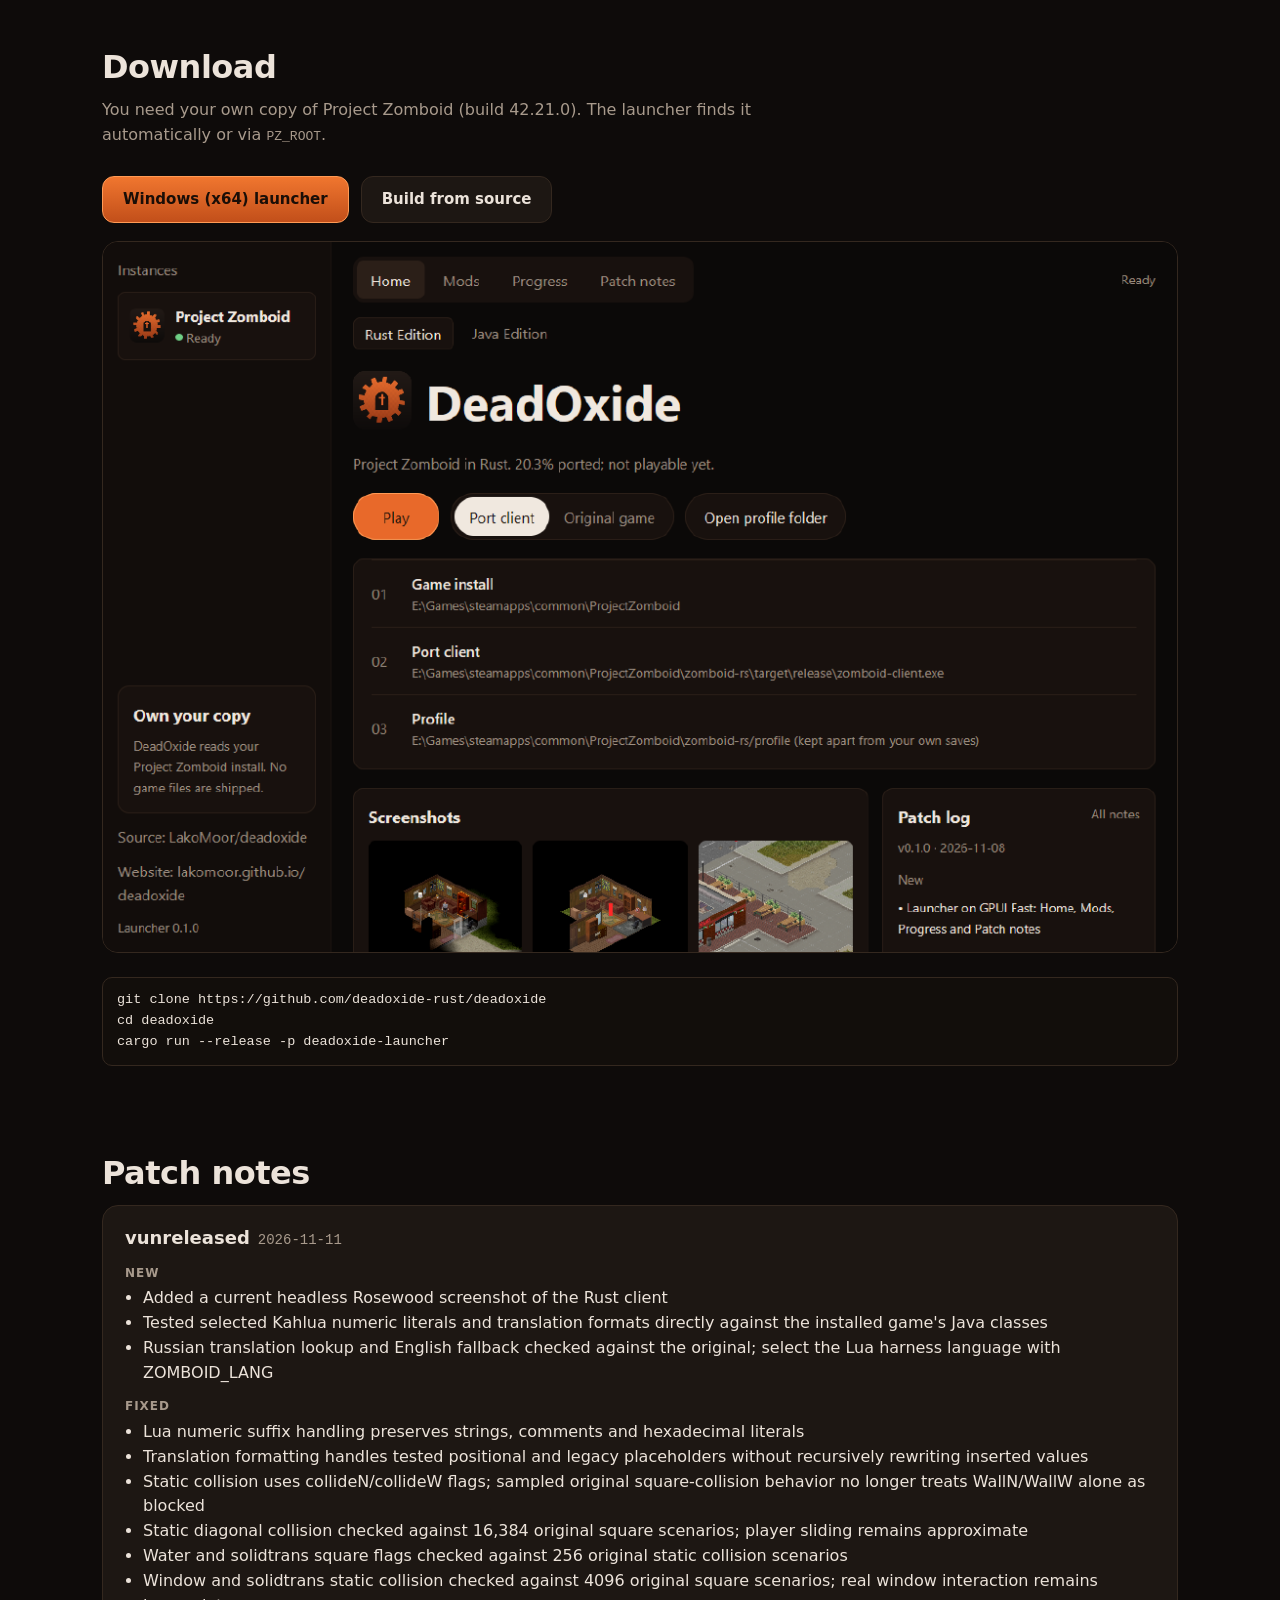
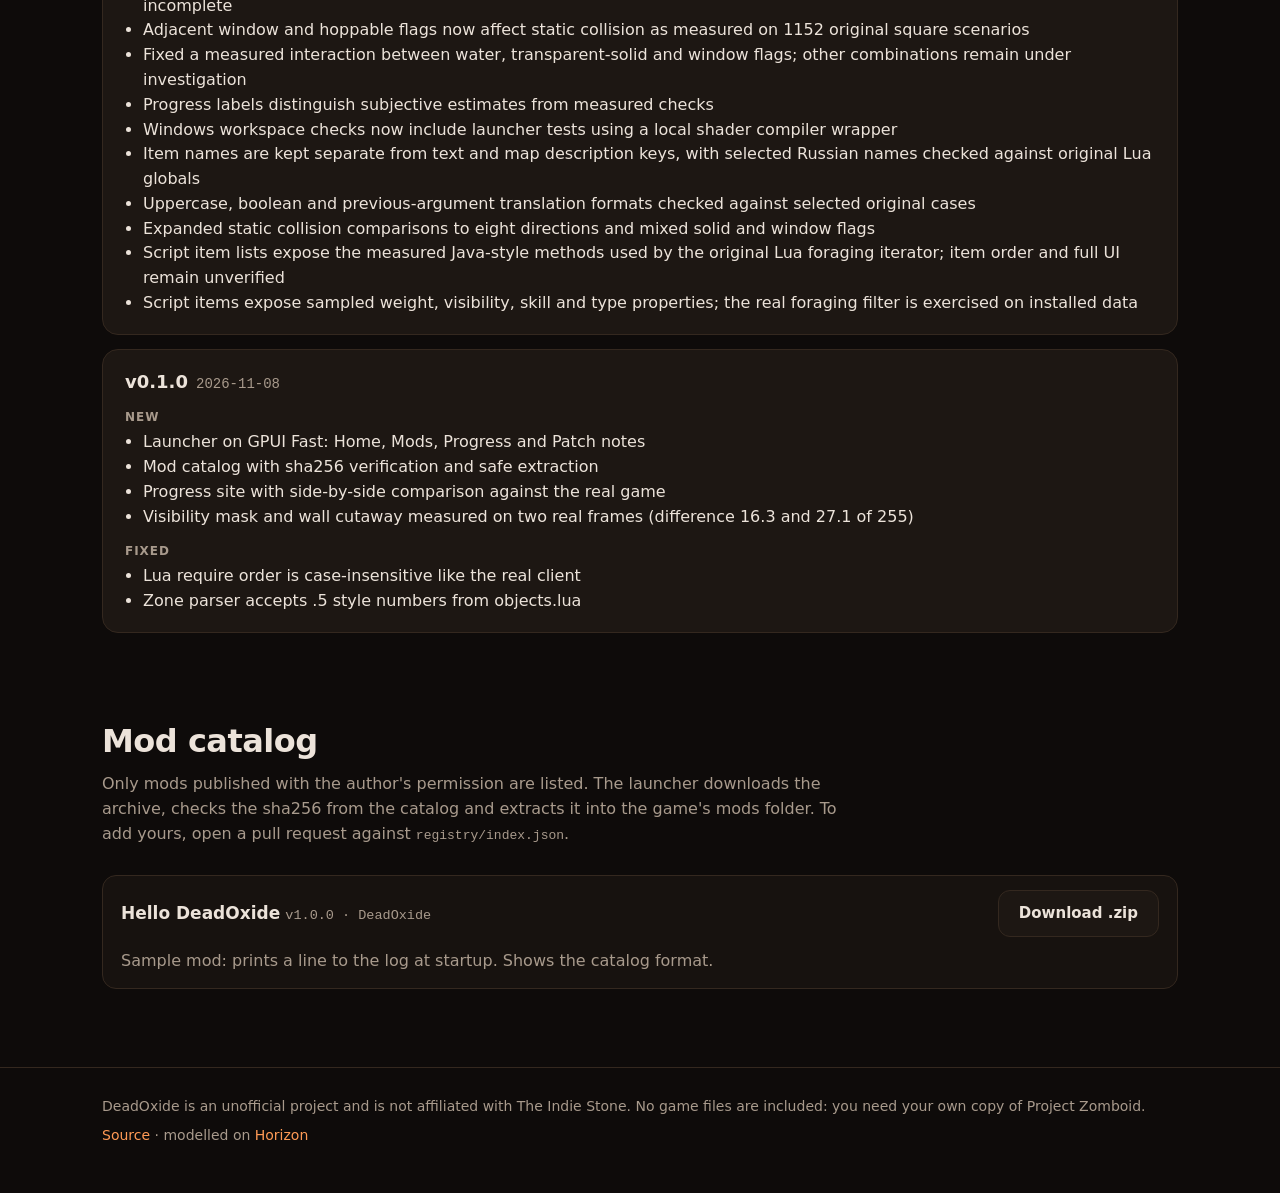
==== commit f98723c5: "Update links after repository move Point the site, launcher and documentation to the current reposit" ====
--- a/site/index.html
+++ b/site/index.html
@@ -11,7 +11,7 @@
 <body>
 <header class="nav"><div class="wrap">
   <a class="brand" href="#top"><img src="assets/icon-256.png" alt="">DeadOxide</a>
-  <nav class="links"><a href="#progress">Progress</a><a href="#compare">Comparison</a><a href="#features">Features</a><a href="#download">Download</a><a href="#notes">Patch notes</a><a href="#mods">Mods</a><a href="https://github.com/LakoMoor/deadoxide">GitHub</a></nav>
+  <nav class="links"><a href="#progress">Progress</a><a href="#compare">Comparison</a><a href="#features">Features</a><a href="#download">Download</a><a href="#notes">Patch notes</a><a href="#mods">Mods</a><a href="https://github.com/deadoxide-rust/deadoxide">GitHub</a></nav>
 </div></header>
 
 <main class="wrap" id="top">
@@ -67,11 +67,11 @@
     <h2>Download</h2>
     <p class="sub">You need your own copy of Project Zomboid (build 42.21.0). The launcher finds it automatically or via <code>PZ_ROOT</code>.</p>
     <div class="dl">
-      <a class="btn primary" href="https://github.com/LakoMoor/deadoxide/releases/latest">Windows (x64) launcher</a>
-      <a class="btn" href="https://github.com/LakoMoor/deadoxide">Build from source</a>
+      <a class="btn primary" href="https://github.com/deadoxide-rust/deadoxide/releases/latest">Windows (x64) launcher</a>
+      <a class="btn" href="https://github.com/deadoxide-rust/deadoxide">Build from source</a>
     </div>
     <img src="assets/launcher-home.png" alt="The DeadOxide launcher" style="width:100%;border-radius:16px;border:1px solid var(--line);margin-top:18px">
-    <pre style="margin-top:16px">git clone https://github.com/LakoMoor/deadoxide
+    <pre style="margin-top:16px">git clone https://github.com/deadoxide-rust/deadoxide
 cd deadoxide
 cargo run --release -p deadoxide-launcher</pre>
   </section>
@@ -90,7 +90,7 @@
 
 <footer><div class="wrap">
   <div>DeadOxide is an unofficial project and is not affiliated with The Indie Stone. No game files are included: you need your own copy of Project Zomboid.</div>
-  <div><a href="https://github.com/LakoMoor/deadoxide">Source</a> · modelled on <a href="https://github.com/horizon-rust/horizon">Horizon</a></div>
+  <div><a href="https://github.com/deadoxide-rust/deadoxide">Source</a> · modelled on <a href="https://github.com/horizon-rust/horizon">Horizon</a></div>
 </div></footer>
 <script src="app.js"></script>
 </body>
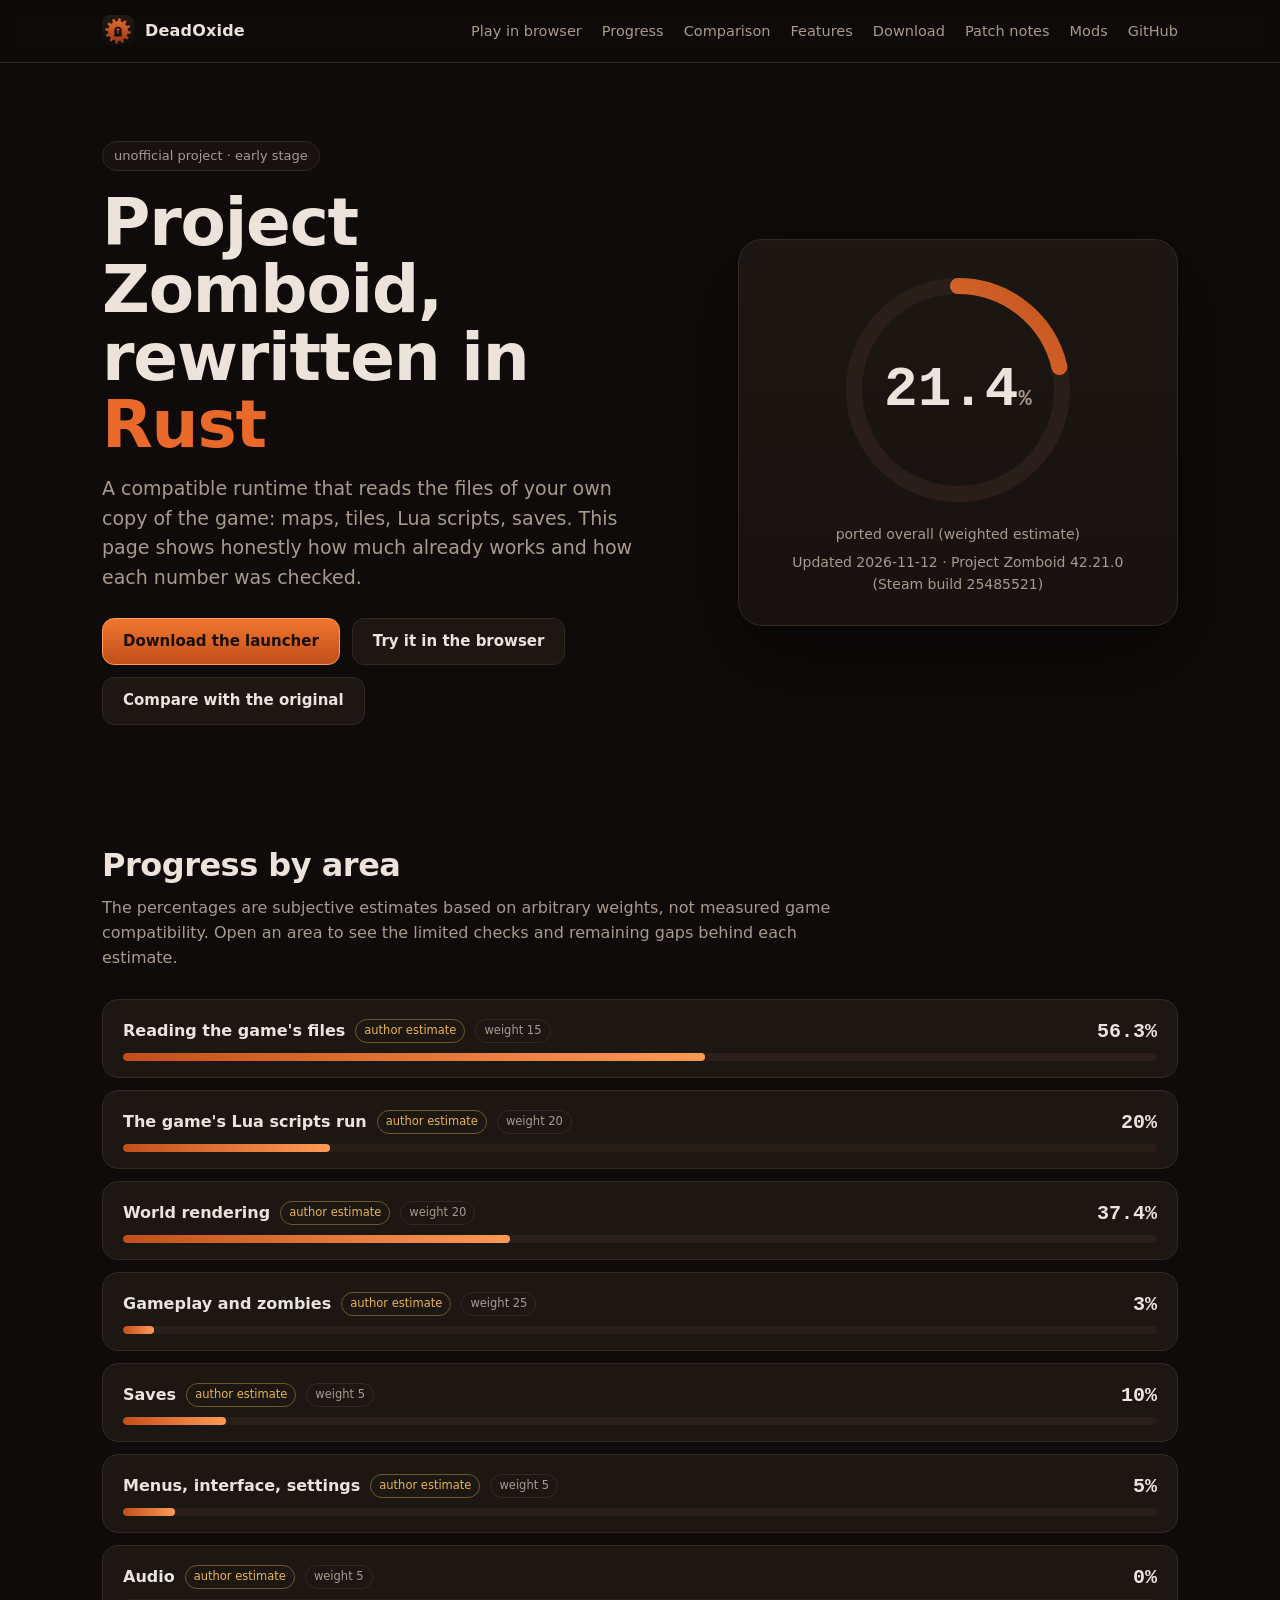
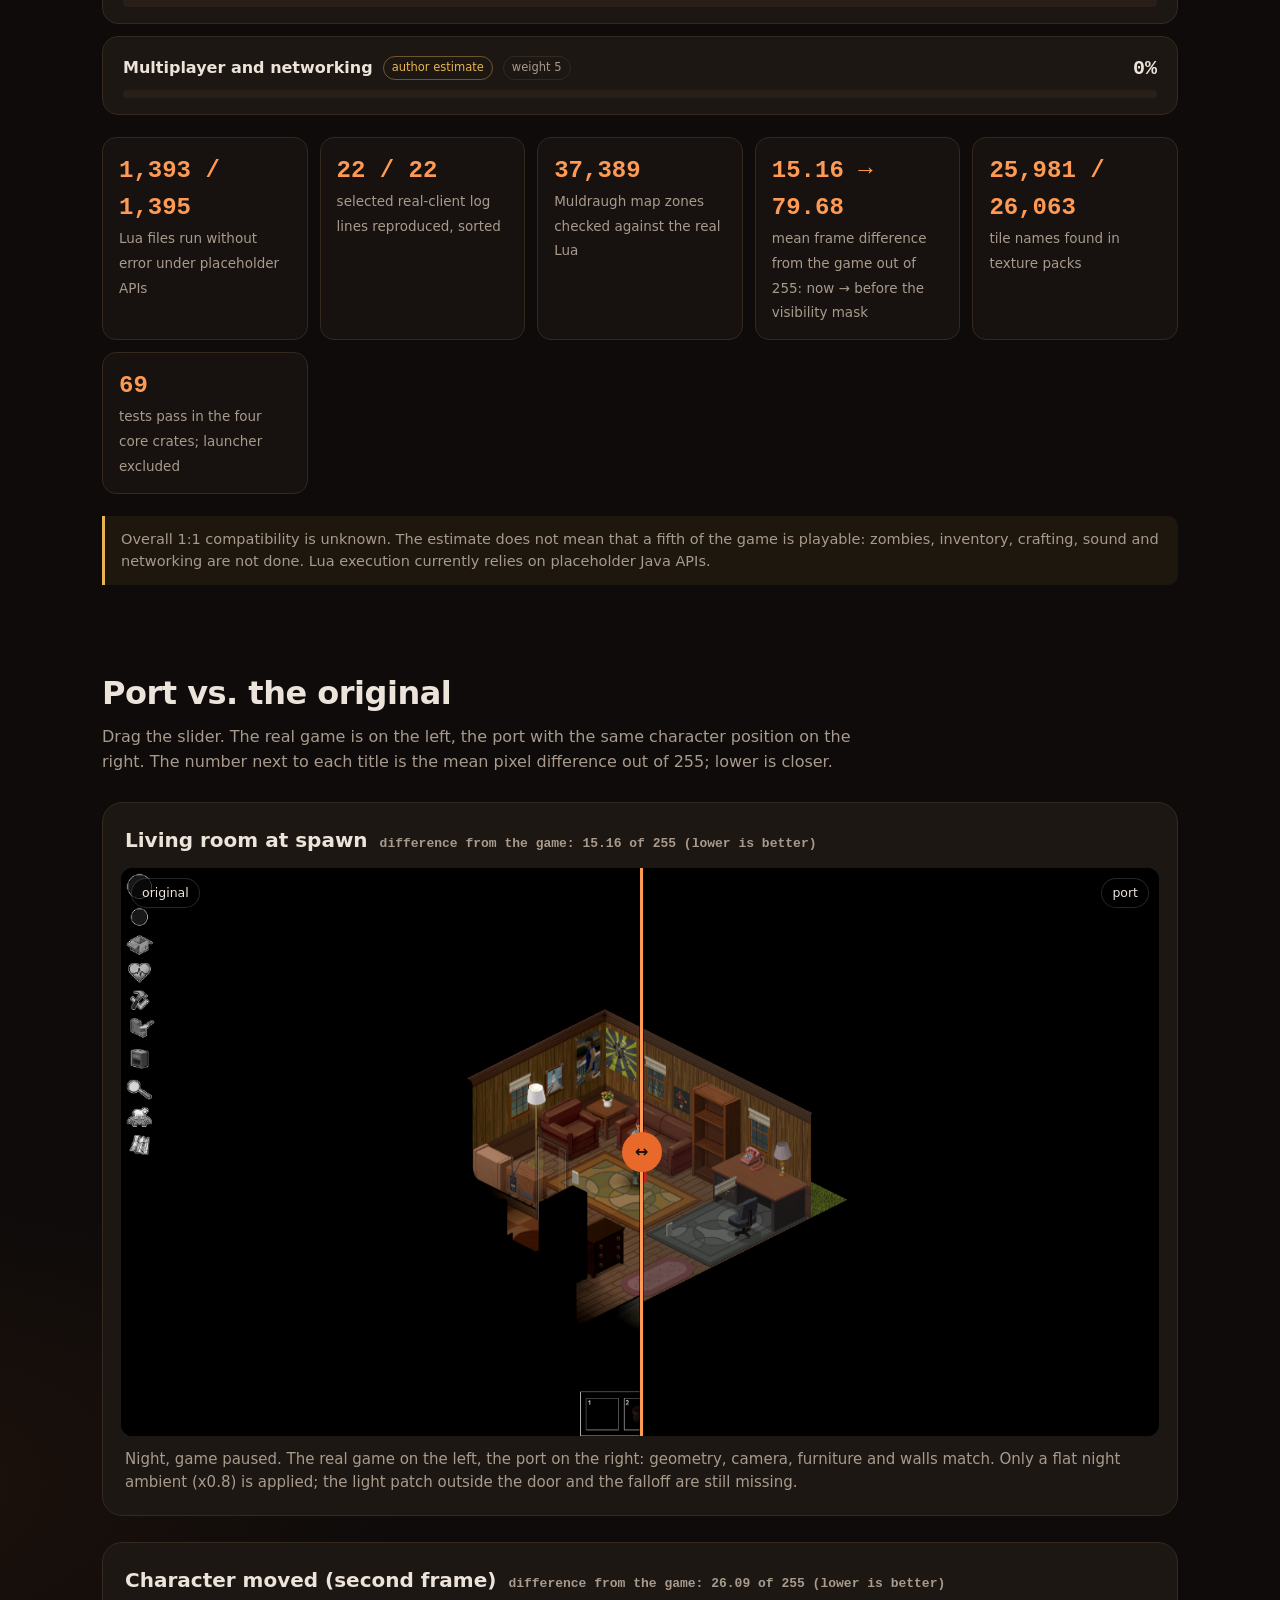
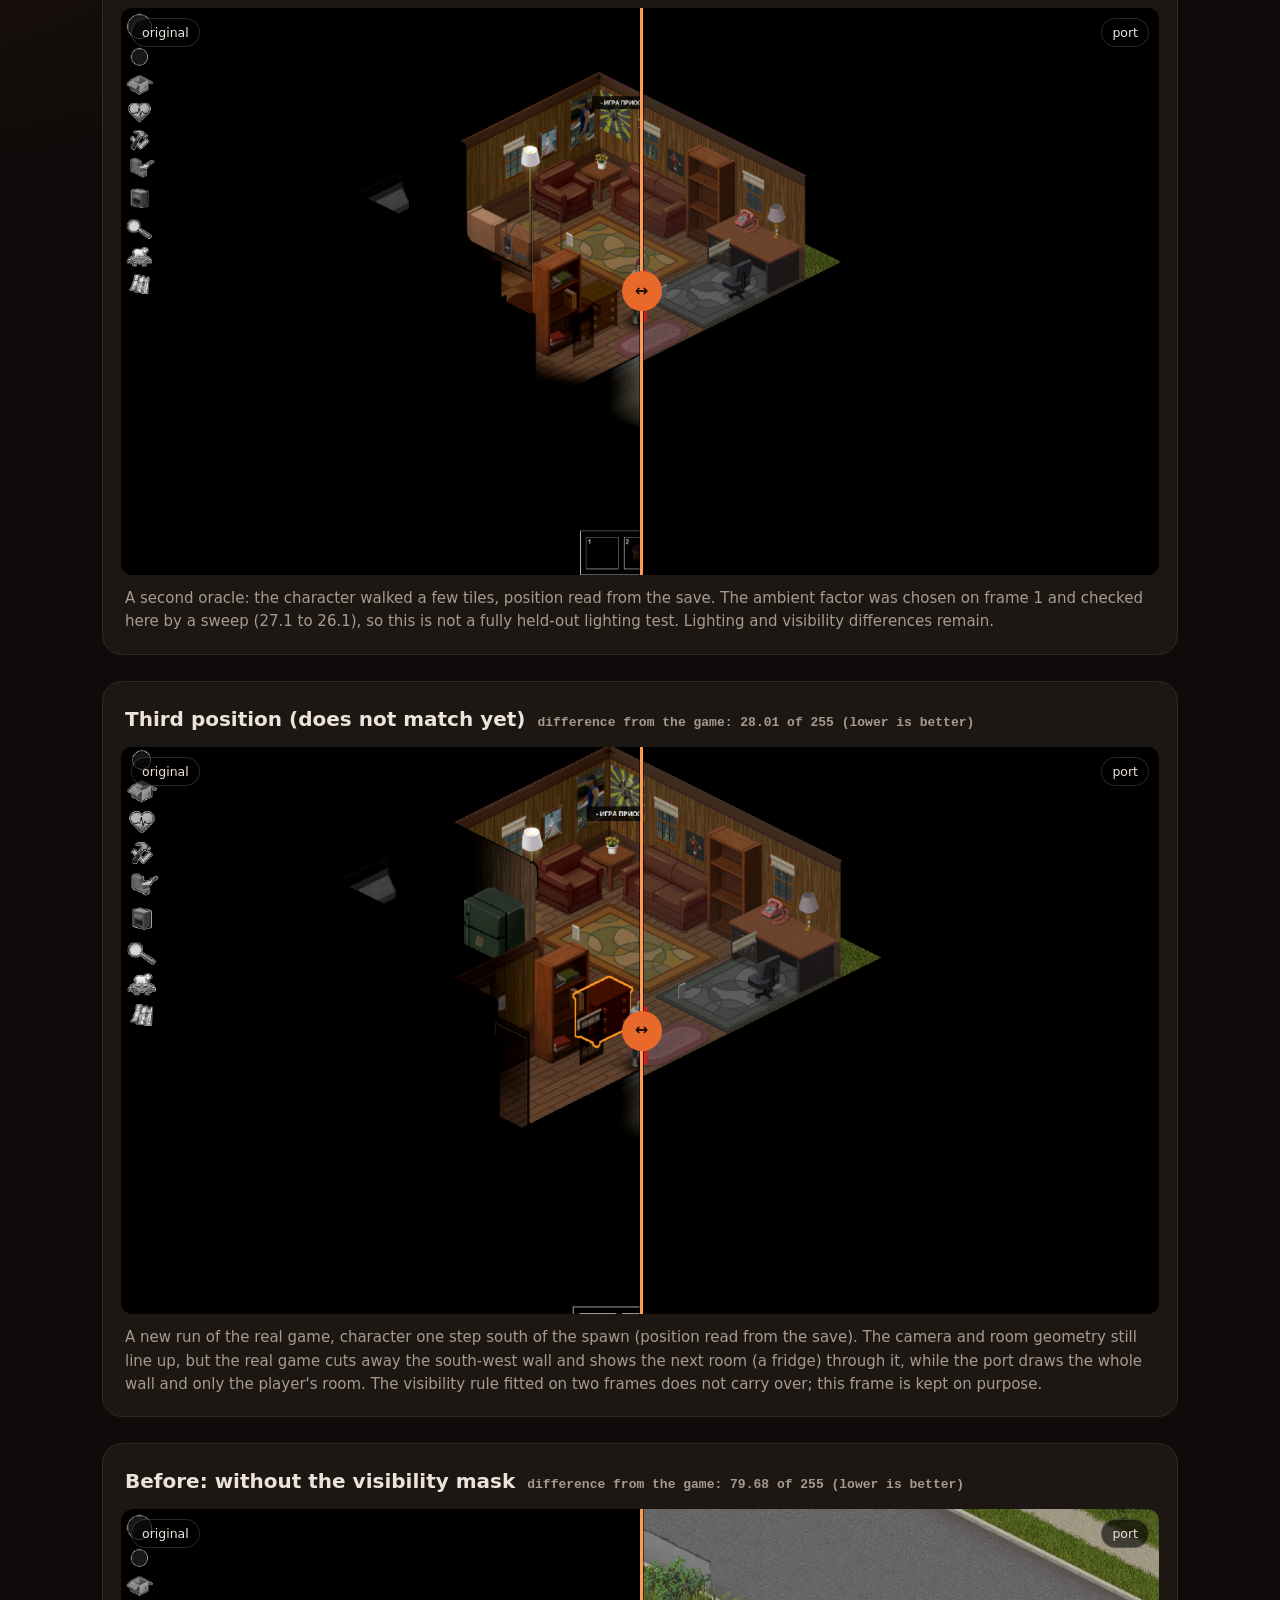
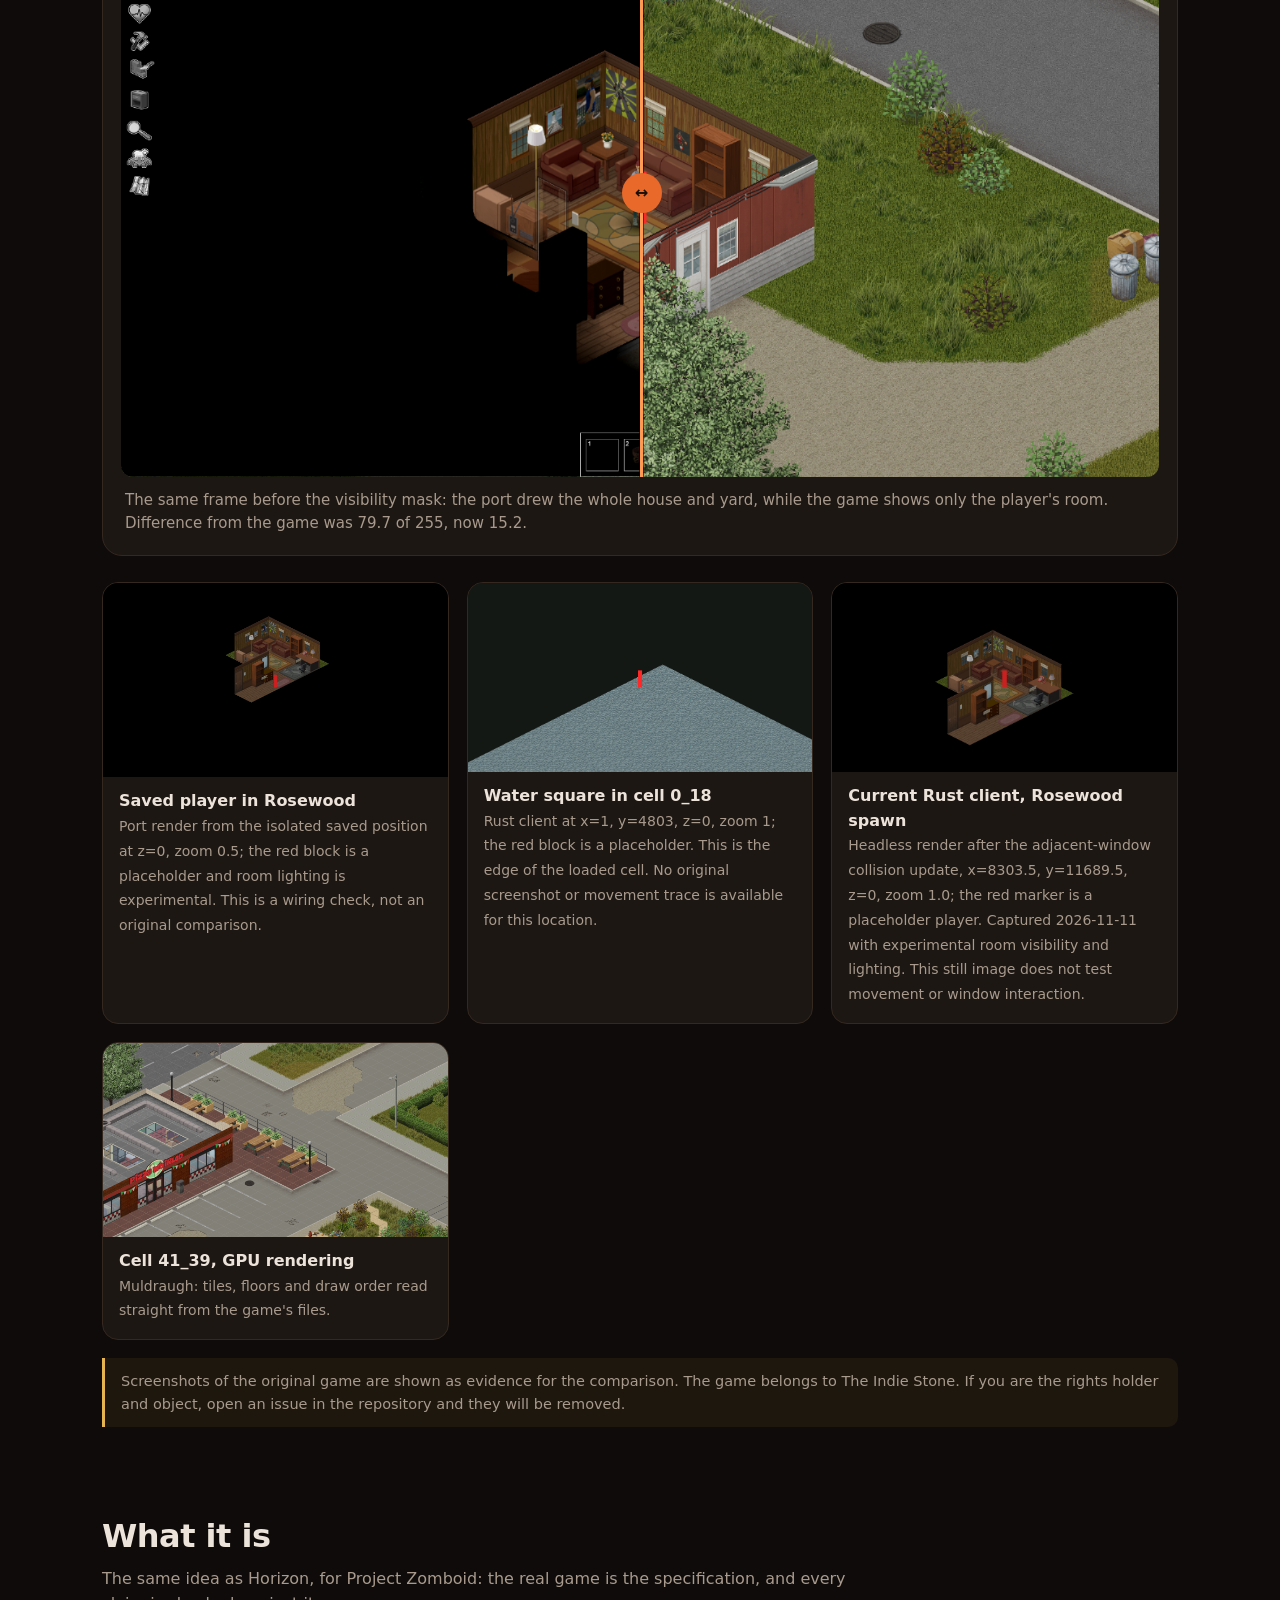
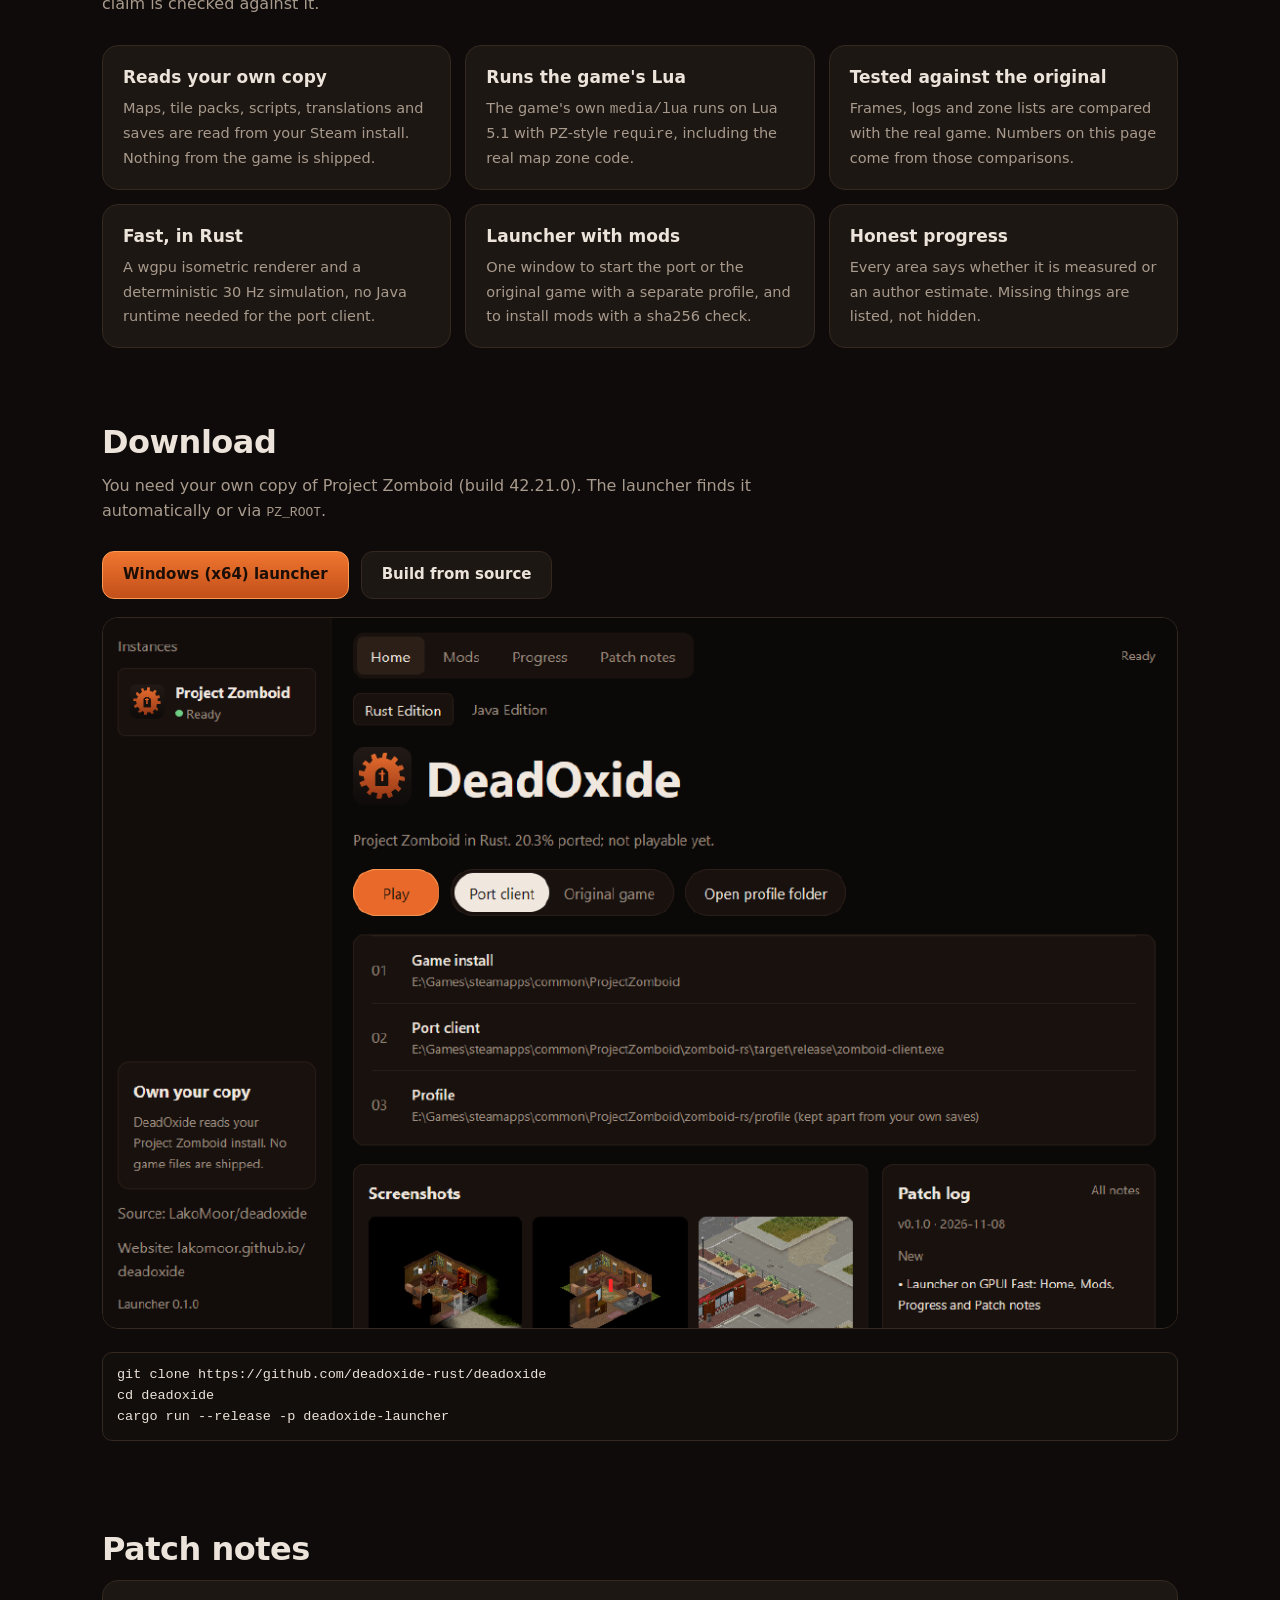
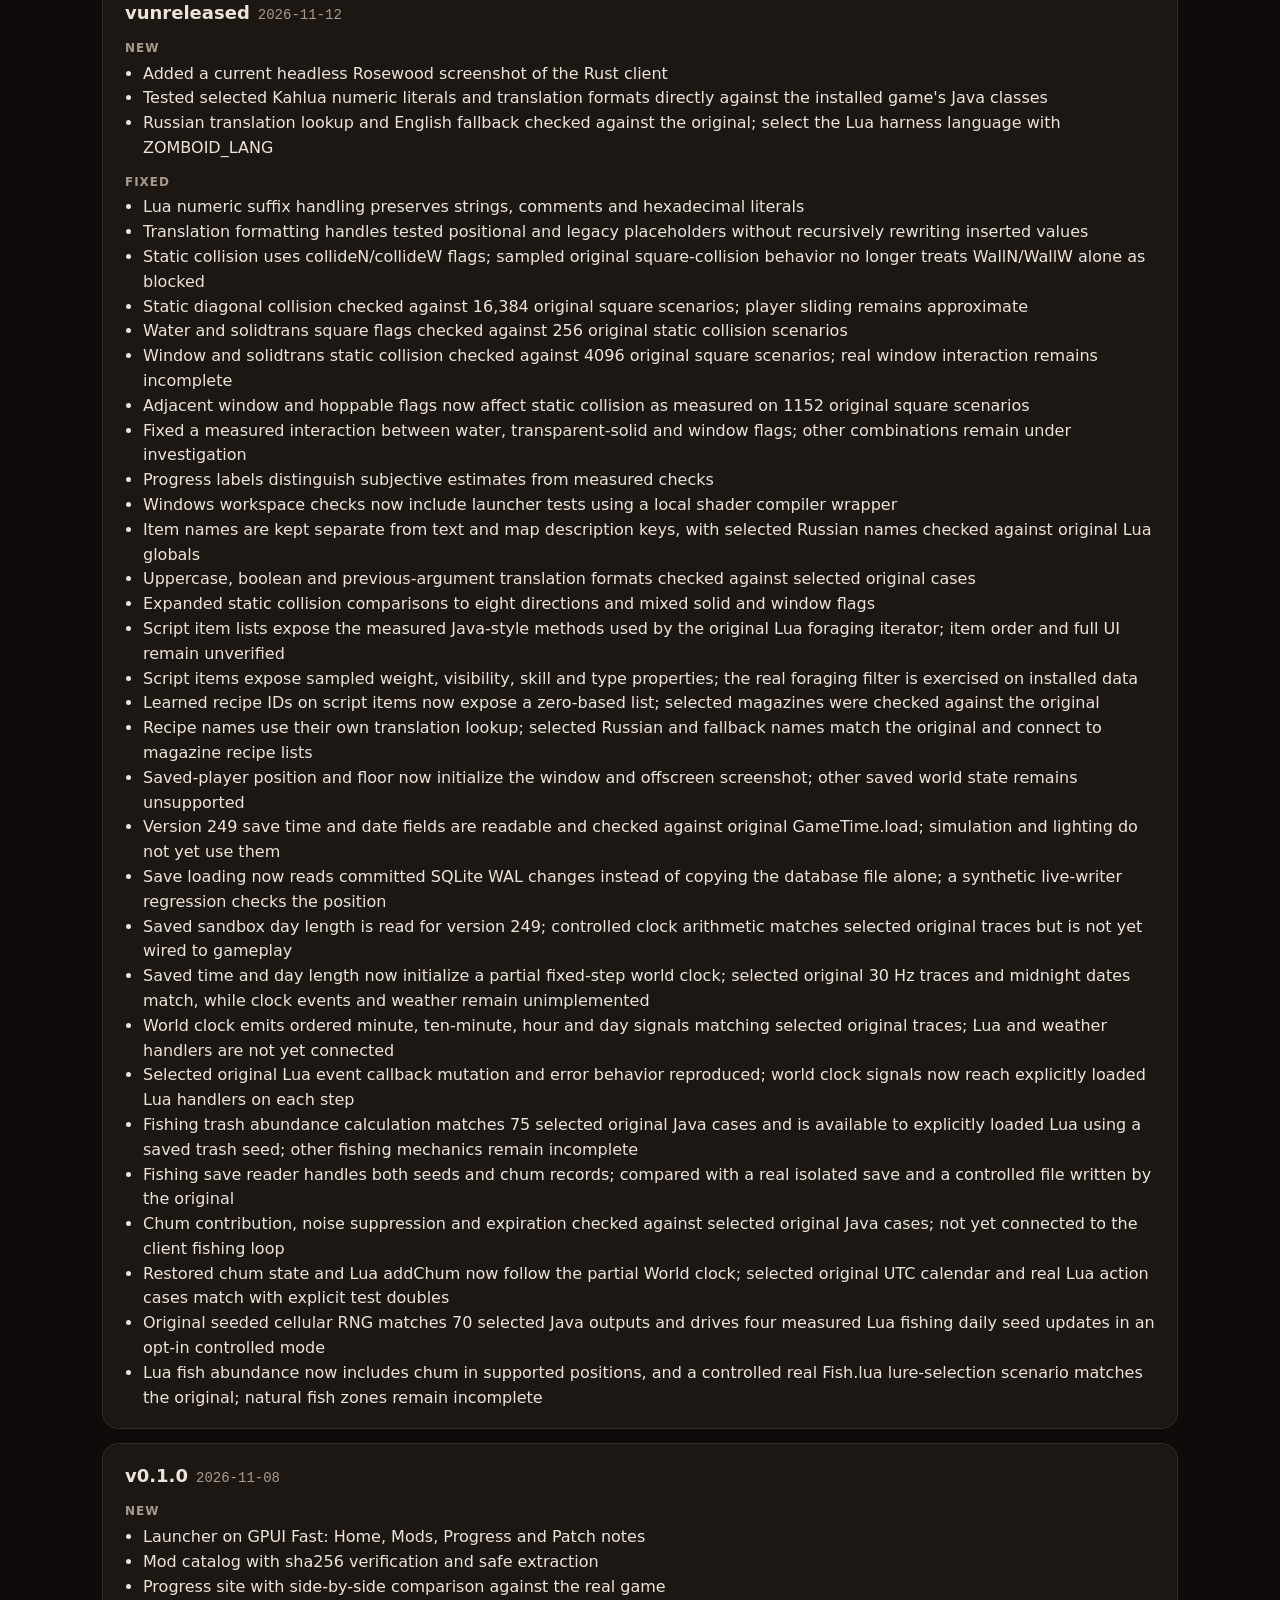
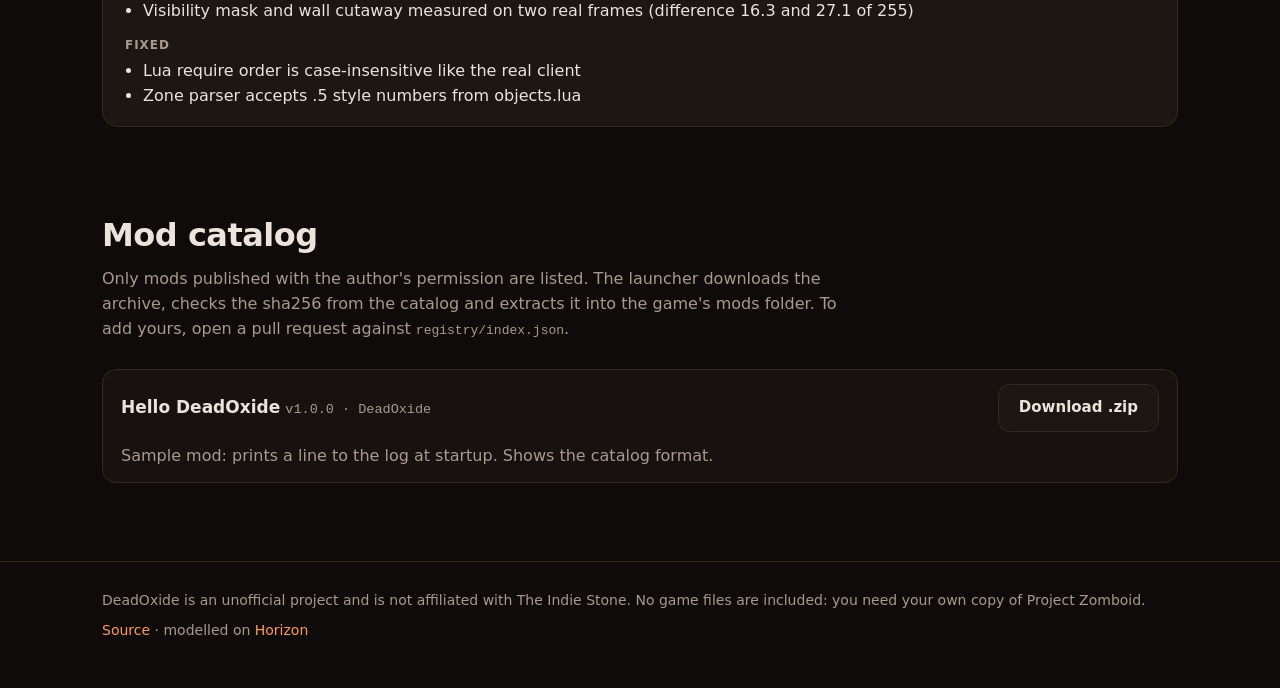
==== commit 2feb54fa: "Browser version: engine and scene compiled to wasm, site/play page The page reads the player's own g" ====
--- a/site/index.html
+++ b/site/index.html
@@ -11,7 +11,7 @@
 <body>
 <header class="nav"><div class="wrap">
   <a class="brand" href="#top"><img src="assets/icon-256.png" alt="">DeadOxide</a>
-  <nav class="links"><a href="#progress">Progress</a><a href="#compare">Comparison</a><a href="#features">Features</a><a href="#download">Download</a><a href="#notes">Patch notes</a><a href="#mods">Mods</a><a href="https://github.com/deadoxide-rust/deadoxide">GitHub</a></nav>
+  <nav class="links"><a href="play/">Play in browser</a><a href="#progress">Progress</a><a href="#compare">Comparison</a><a href="#features">Features</a><a href="#download">Download</a><a href="#notes">Patch notes</a><a href="#mods">Mods</a><a href="https://github.com/deadoxide-rust/deadoxide">GitHub</a></nav>
 </div></header>
 
 <main class="wrap" id="top">
@@ -20,7 +20,7 @@
       <span class="pill">unofficial project · early stage</span>
       <h1>Project Zomboid, rewritten in <em>Rust</em></h1>
       <p class="lead">A compatible runtime that reads the files of your own copy of the game: maps, tiles, Lua scripts, saves. This page shows honestly how much already works and how each number was checked.</p>
-      <div class="cta"><a class="btn primary" href="#download">Download the launcher</a><a class="btn" href="#compare">Compare with the original</a></div>
+      <div class="cta"><a class="btn primary" href="#download">Download the launcher</a><a class="btn" href="play/">Try it in the browser</a><a class="btn" href="#compare">Compare with the original</a></div>
     </div>
     <div class="ring-card">
       <div class="ring">
